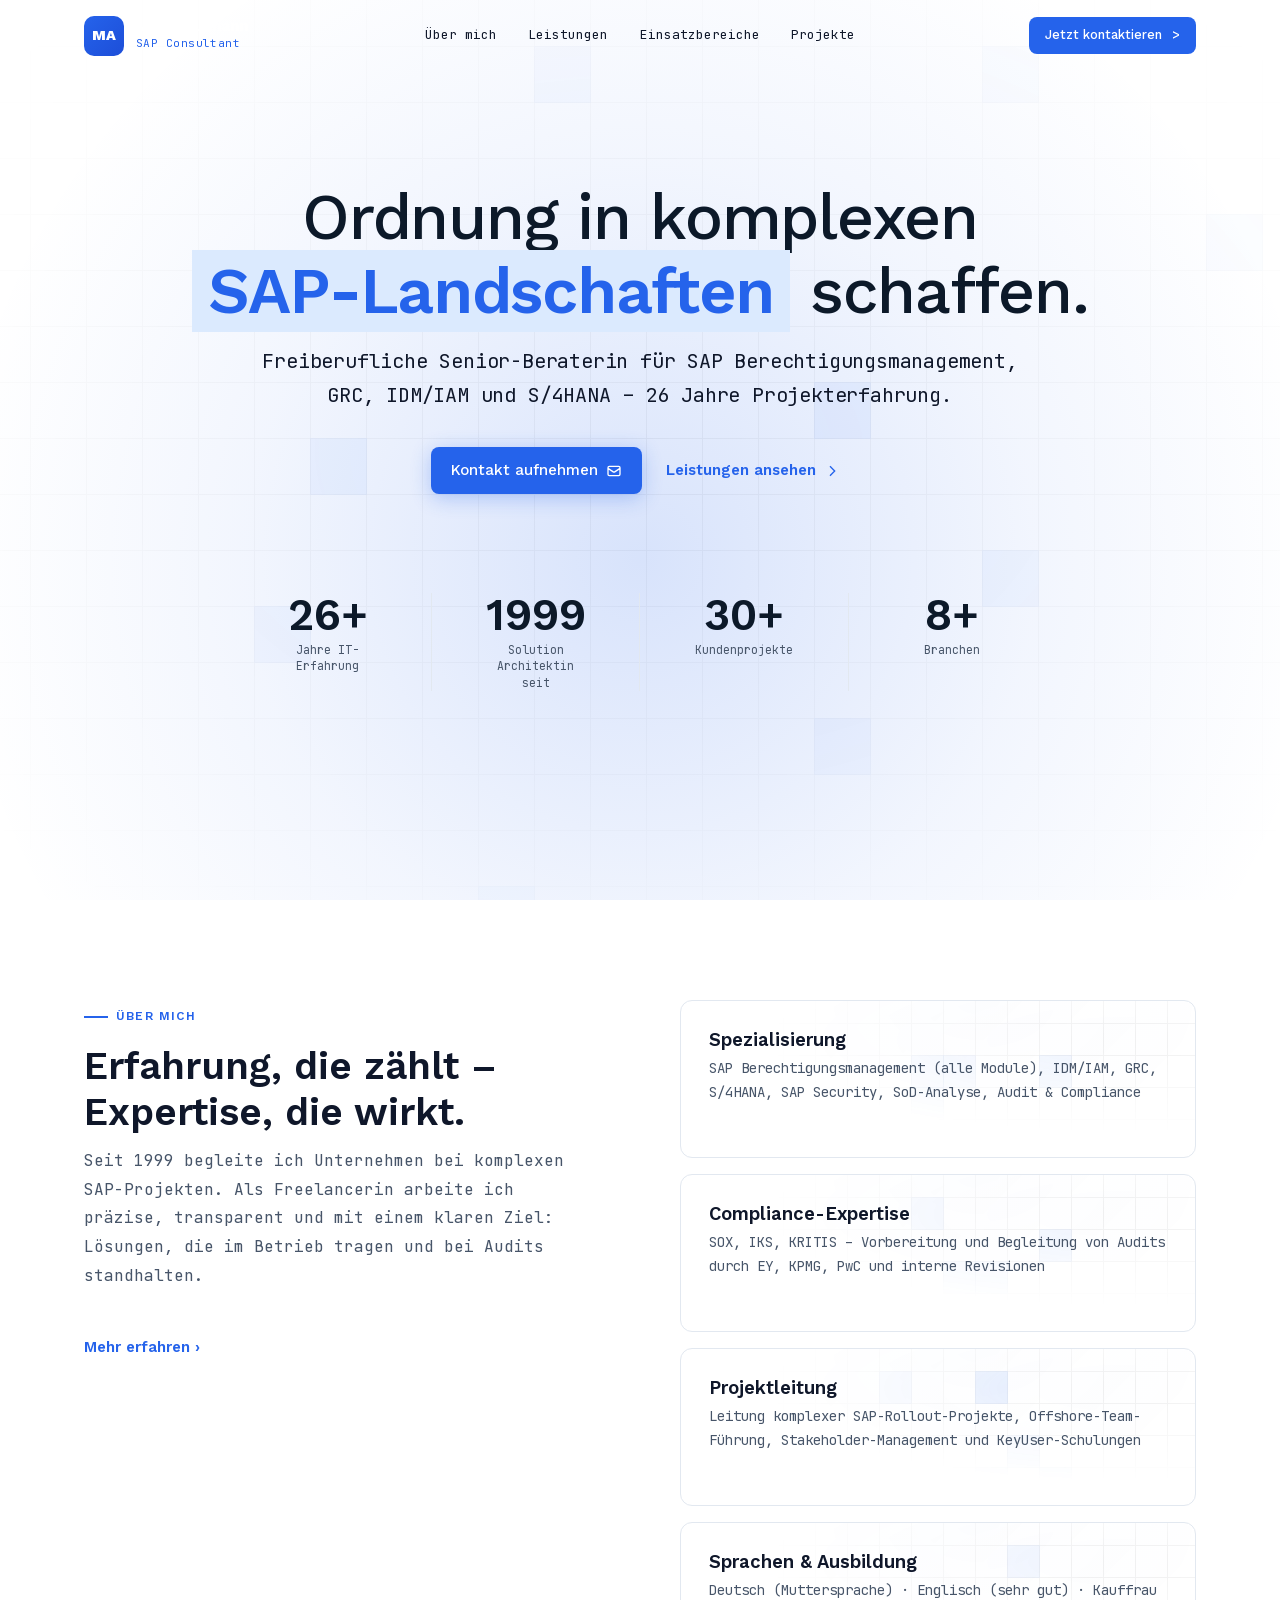
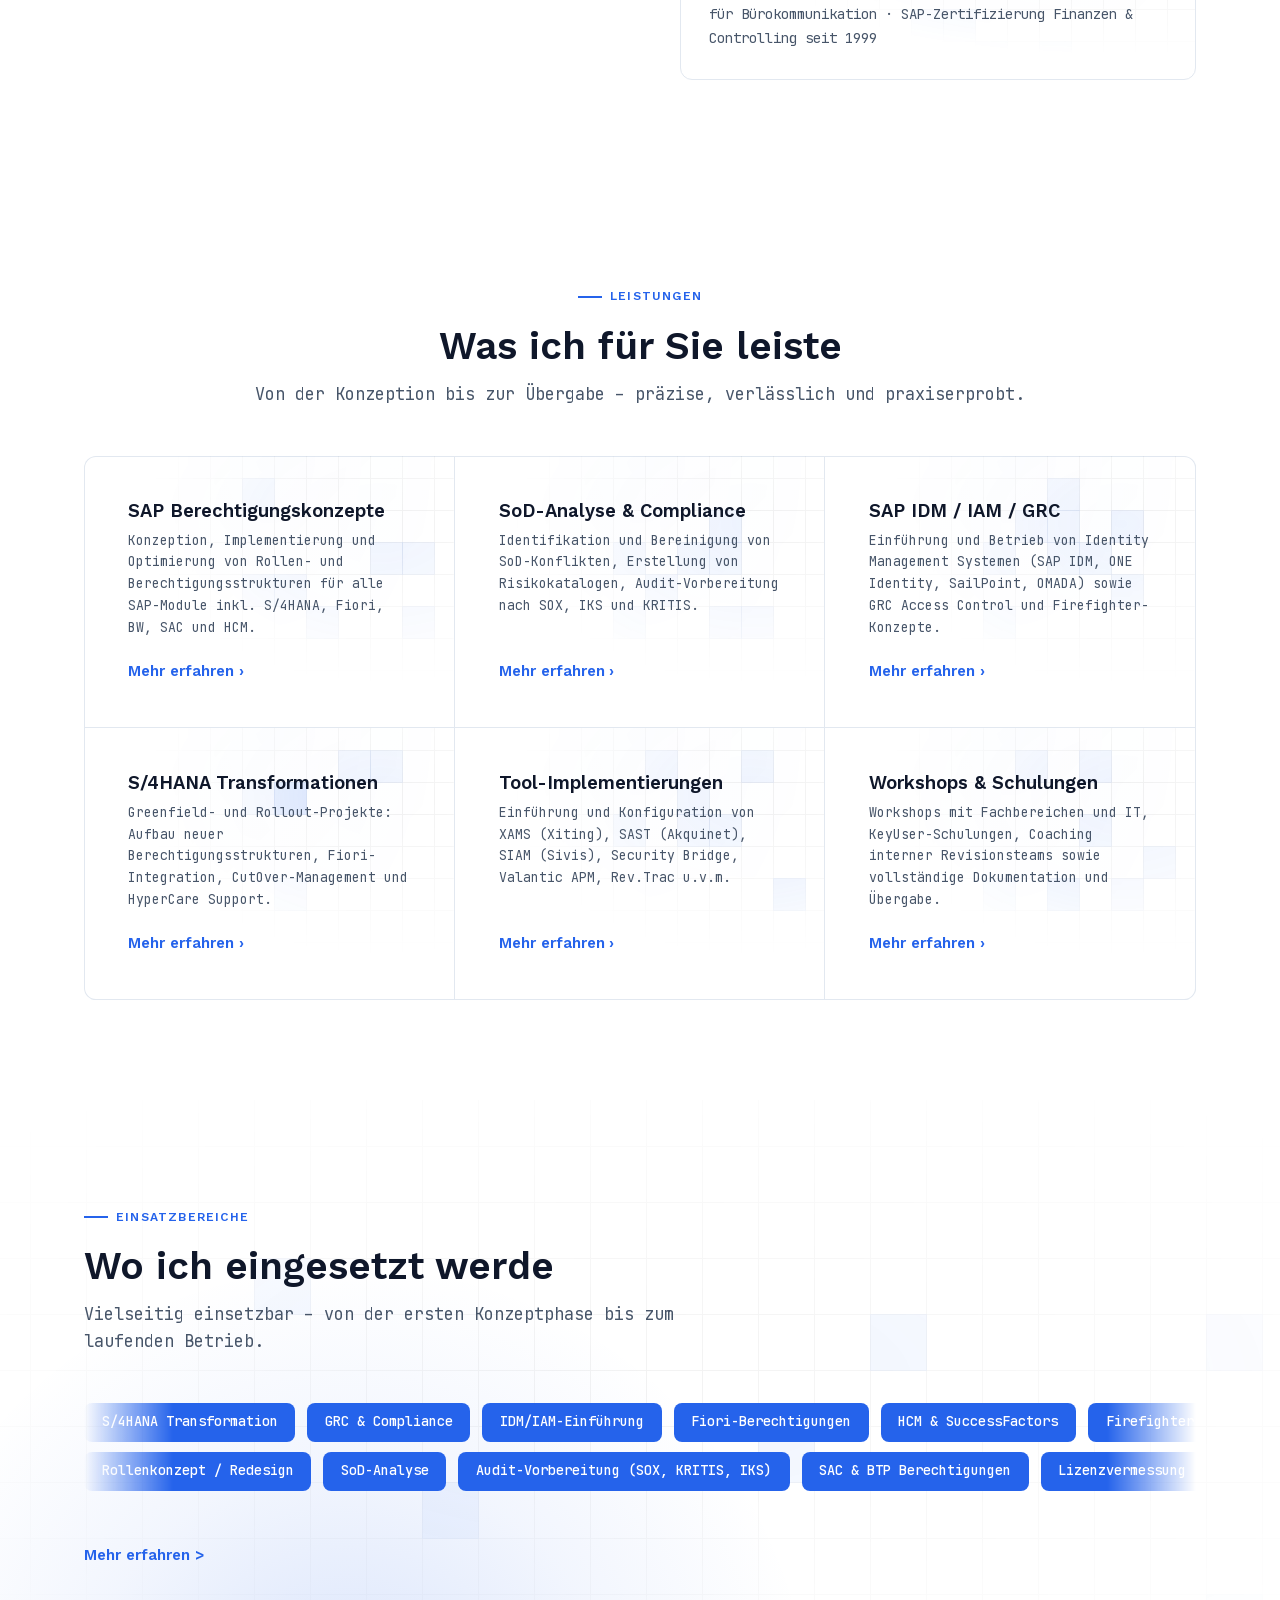
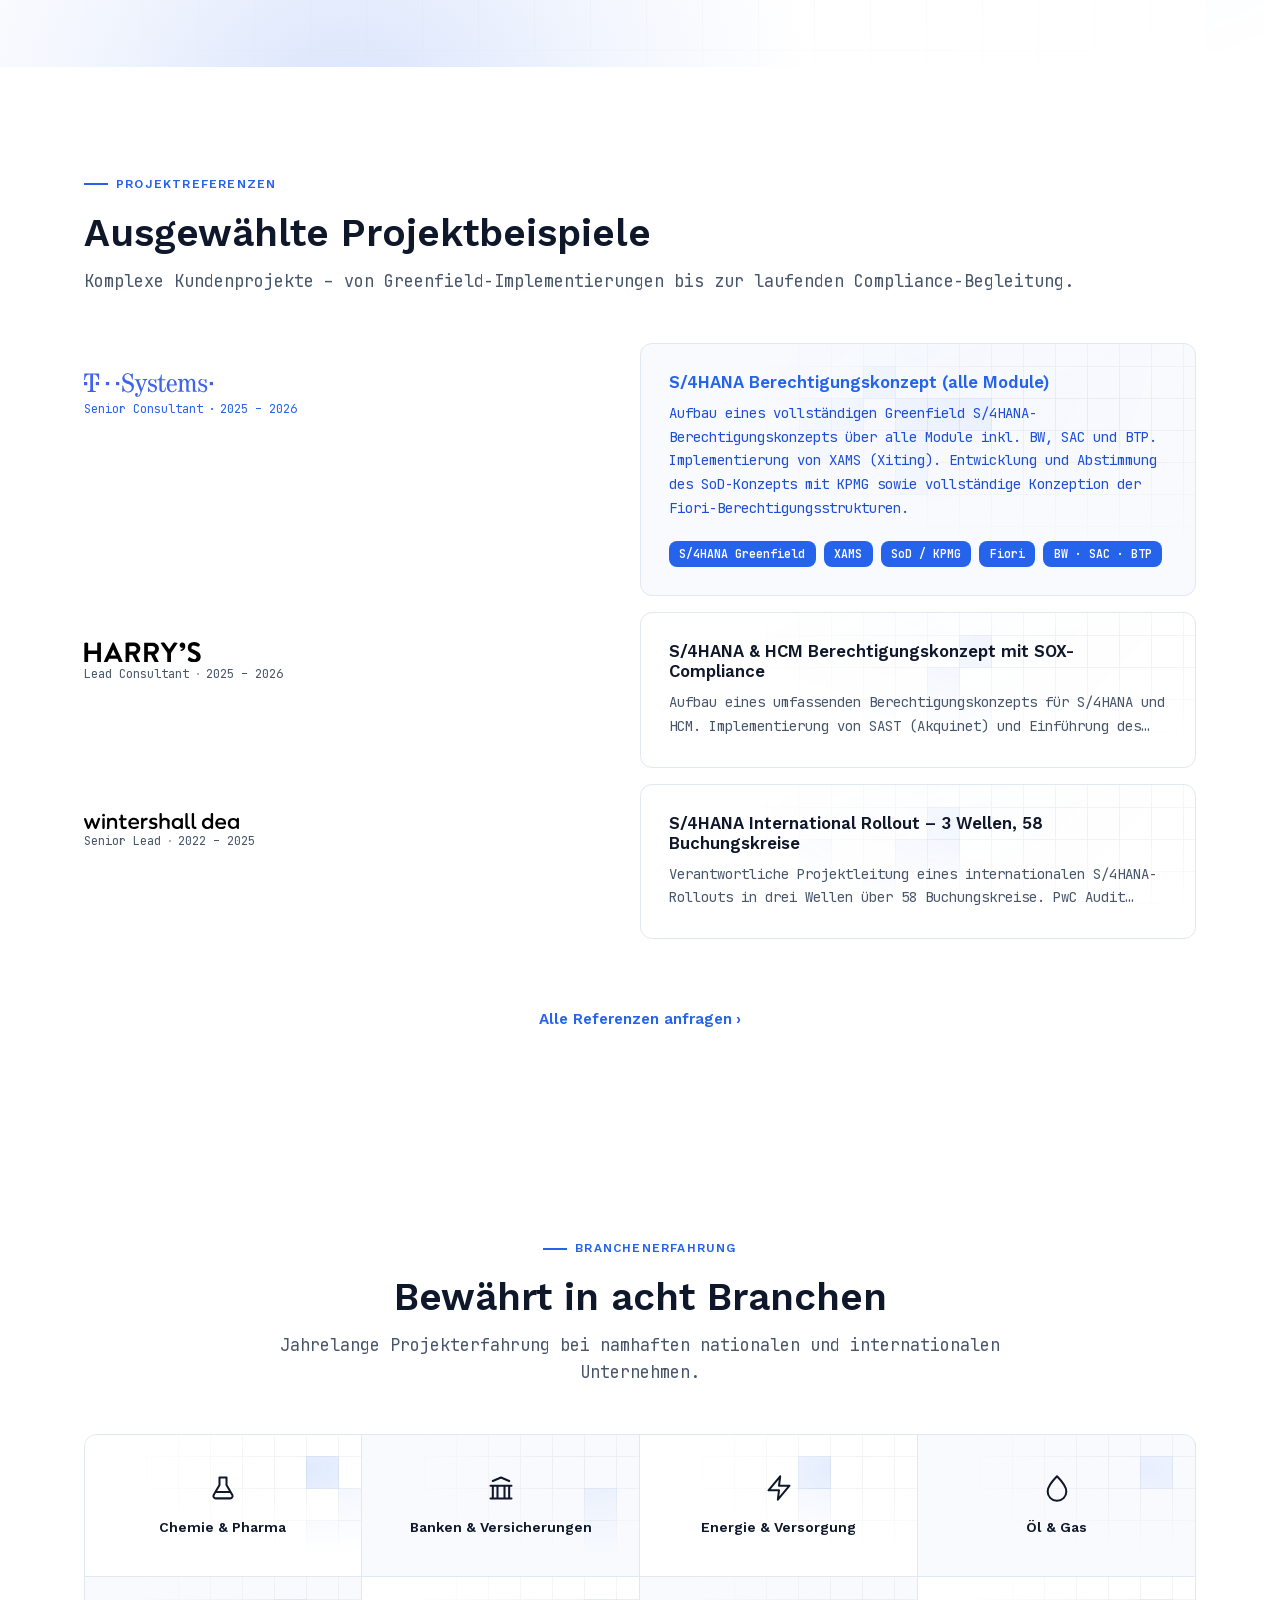
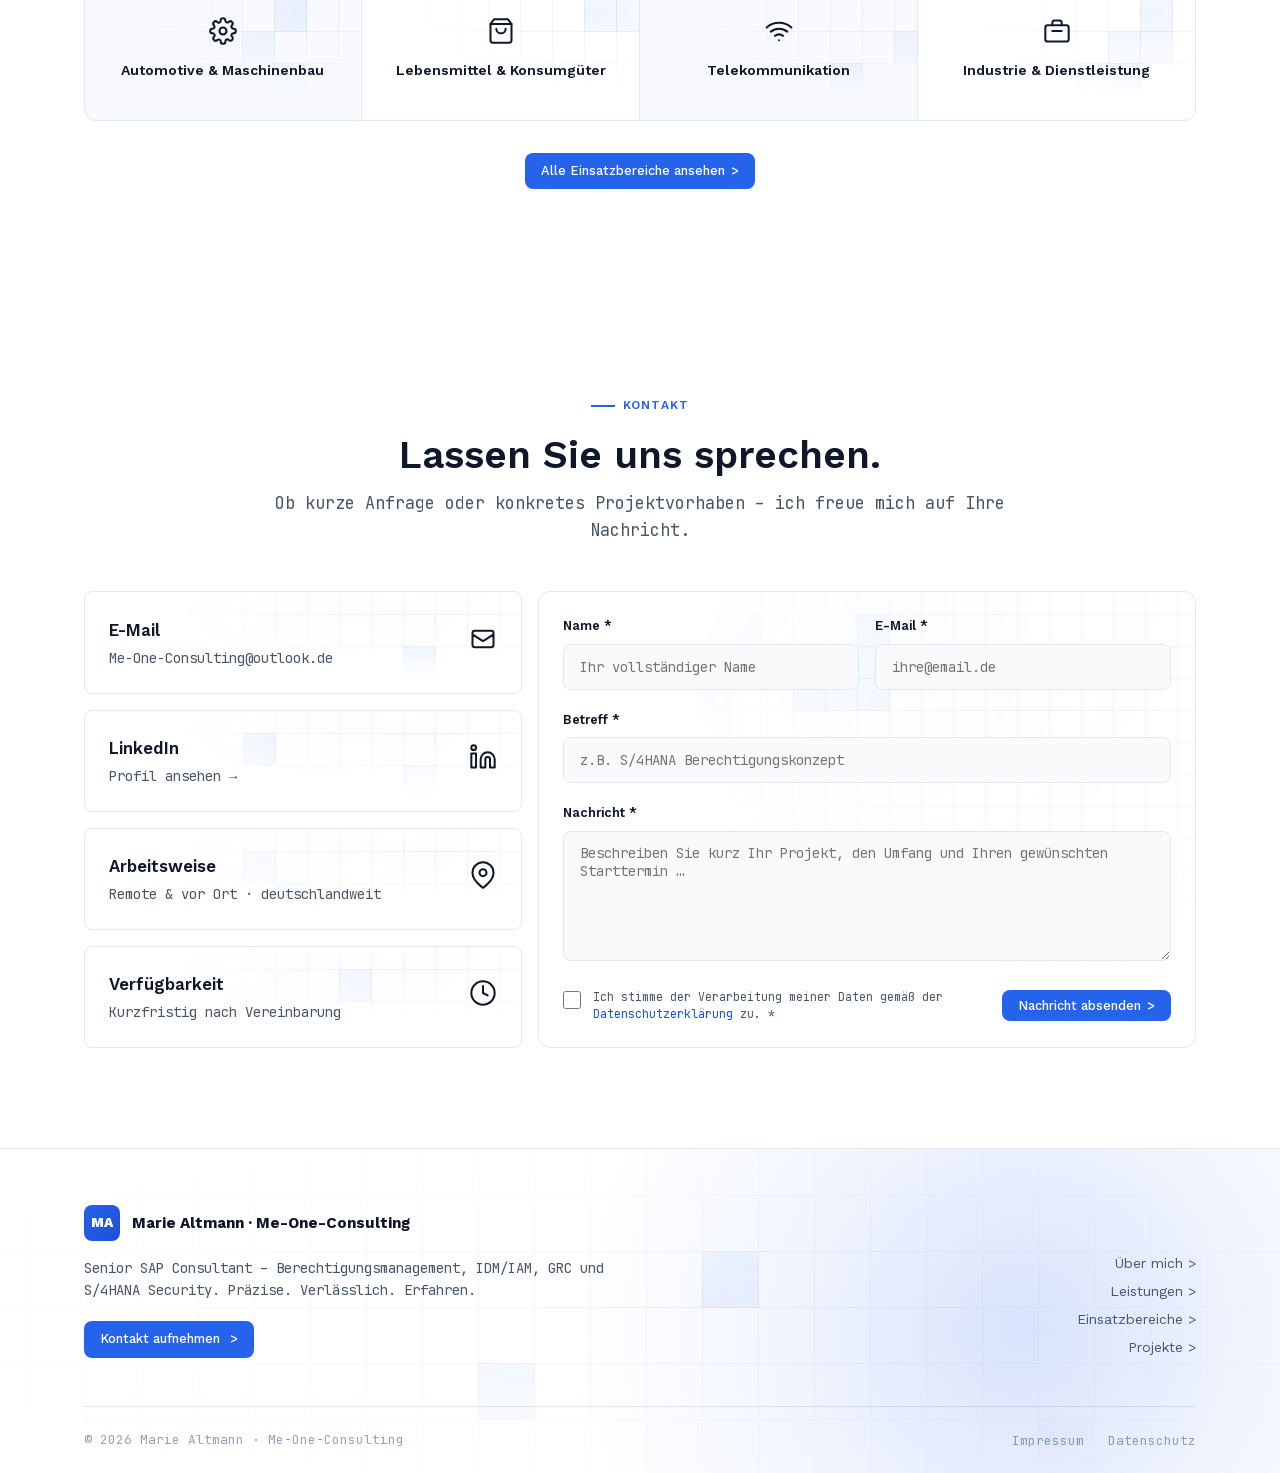
==== index.html @ 1265765e "new mobile" ====
<!DOCTYPE html>
<html lang="de">
<head>
  <meta charset="UTF-8" />
  <meta name="viewport" content="width=device-width, initial-scale=1.0" />
  <title>Freelance Solution Architektin – Berechtigungsmanagement, S/4HANA & GRC | Marie Altmann</title>
  <meta name="description" content="Sie suchen eine erfahrene SAP Solution Architektin für Berechtigungsmanagement, S/4HANA-Transformation oder GRC? Marie Altmann – 26 Jahre Erfahrung, kurzfristig verfügbar, remote & vor Ort." />
  <meta name="robots" content="index, follow" />
  <meta name="author" content="Marie Altmann" />
  <meta property="og:title" content="Freelance Solution Architektin – Berechtigungsmanagement, S/4HANA & GRC | Marie Altmann" />
  <meta property="og:description" content="Sie suchen eine erfahrene SAP Solution Architektin? Marie Altmann – 26 Jahre Erfahrung, spezialisiert auf Berechtigungsmanagement, S/4HANA, GRC und IDM/IAM. Kurzfristig verfügbar." />
  <meta property="og:type" content="website" />
  <meta property="og:locale" content="de_DE" />
  <meta property="og:image" content="assets/images/og-image.jpg" />
  <meta property="og:image:width" content="1200" />
  <meta property="og:image:height" content="630" />
  <meta name="twitter:card" content="summary_large_image" />
  <meta name="twitter:title" content="Freelance Solution Architektin – Berechtigungsmanagement, S/4HANA & GRC | Marie Altmann" />
  <meta name="twitter:description" content="Sie suchen eine erfahrene SAP Solution Architektin? Marie Altmann – 26 Jahre Erfahrung, spezialisiert auf Berechtigungsmanagement, S/4HANA, GRC und IDM/IAM. Kurzfristig verfügbar." />
  <meta name="twitter:image" content="assets/images/og-image.jpg" />
  
  
  <link rel="stylesheet" href="assets/fonts/fonts.css" />
  <link rel="stylesheet" href="assets/css/shared.css" />
  <style>
    /* Startseite: transparente Navbar über weißem Hero */
    nav#navbar {
      background: transparent;
      border-color: transparent;
      backdrop-filter: none;
    }
    nav#navbar .nav-links a { color: var(--text); }
    nav#navbar .nav-links a:hover { color: var(--blue); }
    nav#navbar.scrolled .nav-links a { color: var(--text); }
    nav#navbar.scrolled .nav-logo-name { color: var(--text); }

    /* Startseite: größere h1/h2 */
    h1 { font-size: clamp(2.4rem, 5vw, 4rem); }
    h2 { font-size: clamp(1.8rem, 3vw, 2.5rem); }
    section { padding: 100px 0; }
    .bg-alt { background: var(--white); }
    .bg-dark { background: var(--navy); }

    /* ─── HERO ─── */
    #hero {
      min-height: 100vh; padding-top: var(--nav-h);
      display: flex; align-items: center;
      background: var(--white);
      position: relative; overflow: hidden;
    }
    .hero-orb {
      position: absolute; bottom: -40%; left: 50%; transform: translateX(-50%);
      width: 1400px; height: 1400px; border-radius: 50%;
      background: radial-gradient(circle, rgba(37,99,235,.18) 0%, rgba(37,99,235,.06) 40%, transparent 70%);
      pointer-events: none;
    }
    .hero-grid {
      position: absolute; inset: 0; overflow: hidden;
      pointer-events: none;
      mask-image: radial-gradient(ellipse 70% 65% at 50% 50%, white 0%, transparent 100%);
      -webkit-mask-image: radial-gradient(ellipse 70% 65% at 50% 50%, white 0%, transparent 100%);
    }
    .hero-inner {
      position: relative; z-index: 1;
      max-width: 1100px; text-align: center;
      margin: 0 auto;
    }
    .hero-badge {
      display: inline-flex; align-items: center; gap: .5rem;
      background: rgba(37,99,235,.12); border: 1px solid rgba(37,99,235,.3);
      color: var(--blue); padding: .45rem 1rem;
      border-radius: 100px; font-size: .8rem; font-weight: 600;
      margin-bottom: 2rem;
    }
    .hero-badge-dot {
      width: 7px; height: 7px; border-radius: 50%;
      background: var(--blue);
      box-shadow: 0 0 0 3px rgba(37,99,235,.3);
      animation: pulse 2s infinite;
    }
    @keyframes pulse {
      0%, 100% { box-shadow: 0 0 0 3px rgba(37,99,235,.3); }
      50%       { box-shadow: 0 0 0 6px rgba(37,99,235,.1); }
    }
    /* hero-name / hero-highlight / hero-sub → jetzt in shared.css */
    .hero-actions { display: flex; gap: 1rem; flex-wrap: wrap; align-items: center; justify-content: center; margin-top: 2rem; }
    .btn-primary {
      display: inline-flex; align-items: center; gap: .5rem;
      padding: .7rem 1.25rem; background: var(--blue);
      color: var(--white); border-radius: var(--radius-sm);
      font-weight: 500; font-size: .95rem; text-decoration: none;
      transition: background .2s, transform .15s, box-shadow .2s;
    }
    .btn-primary:hover { background: var(--blue-dark); transform: none; box-shadow: none; }
    .btn-primary svg { transition: transform .2s ease; }
    .btn-primary:hover svg { transform: translateY(-2px) rotate(-8deg); }
    .btn-outline {
      display: inline-flex; align-items: center; gap: .5rem;
      padding: .875rem .5rem;
      border: none; background: none; color: var(--blue);
      font-weight: 600; font-size: .95rem;
      text-decoration: none;
      transition: color .2s;
    }
    .btn-outline svg { transition: transform .2s ease; color: var(--blue); }
    .btn-outline:hover svg { transform: translateX(5px); }

    .hero-stats {
      display: flex; justify-content: center; gap: 0;
      margin-top: 3.5rem; padding-top: 2.5rem;
      width: 65vw;
      margin-left: calc(50% - 32.5vw);
    }
    .hero-stat {
      flex: 1;
      display: flex; flex-direction: column; align-items: center; gap: .35rem;
      padding: 0 3rem;
      border-right: 1px solid var(--border);
    }
    .hero-stat:last-child { border-right: none; }
    .hero-stat-value {
      font-family: 'Work Sans', system-ui, sans-serif;
      font-size: 2.75rem; font-weight: 600; color: var(--navy); line-height: 1;
      transition: color .2s;
    }
    .hero-stat-label {
      font-family: 'JetBrains Mono', monospace;
      font-size: .72rem; color: var(--text-sec); text-align: center; line-height: 1.4;
      transition: color .2s;
    }
    .hero-stat:hover .hero-stat-value,
    .hero-stat:hover .hero-stat-label { color: var(--blue); }

    .hero-scroll {
      position: absolute; bottom: 2.5rem; left: 50%; transform: translateX(-50%);
      display: flex; flex-direction: column; align-items: center; gap: .5rem;
      color: var(--text-muted); font-size: .75rem;
    }
    .hero-scroll svg { opacity: .4; transition: transform .2s ease, opacity .2s; }
    .hero-scroll:hover svg { transform: translateY(5px); opacity: .7; }

    /* ─── ÜBER MICH ─── */
    .about-grid { display: grid; grid-template-columns: 1fr 1fr; gap: 5rem; align-items: start; }
    .about-stats { display: grid; grid-template-columns: 1fr 1fr; gap: 1.5rem; margin-top: 2.5rem; }
    .stat-card {
      background: var(--bg); border: 1px solid var(--border);
      border-radius: var(--radius-sm); padding: 1.25rem 1.5rem;
    }
    .stat-value { font-size: 2rem; font-weight: 800; color: var(--navy); line-height: 1; }
    .stat-label { font-size: .8rem; color: var(--text-sec); margin-top: .25rem; }

    .about-sdg-wrap {
      display: flex; flex-direction: column; gap: 1rem;
    }
    .about-sdg-wrap .sdg-card {
      border: 1px solid var(--border);
      border-radius: var(--radius);
      padding: 1.75rem;
    }
    .about-sdg-wrap .sdg-card .sdg-bg {
      mask-image: radial-gradient(ellipse 70% 60% at 78% 25%, white 0%, transparent 100%);
      -webkit-mask-image: radial-gradient(ellipse 70% 60% at 78% 25%, white 0%, transparent 100%);
      transform: translateX(40px);
    }
    .about-sdg-wrap .sdg-card h4 {
      font-family: 'Work Sans', system-ui, sans-serif;
      font-size: 1.15rem; font-weight: 600; color: var(--text); margin-bottom: .4rem;
      position: relative; z-index: 1; transition: color .2s;
    }
    .about-sdg-wrap .sdg-card:hover h4 { color: var(--blue); }
    .about-sdg-wrap .sdg-card p { font-size: .875rem; line-height: 1.7; }

    /* ─── LEISTUNGEN (dark grid cards) ─── */
    #leistungen { background: var(--white); }
    #leistungen .leistungen-header { text-align: center; }
    #leistungen .leistungen-header .section-label { justify-content: center; }
    #leistungen .leistungen-header .section-sub { margin-left: auto; margin-right: auto; max-width: 75%; }

    .sdg-wrap {
      box-shadow: inset 0 0 0 1px var(--border);
      border-radius: var(--radius); overflow: hidden;
    }
    .sdg { display: grid; grid-template-columns: repeat(3, 1fr); }
    .sdg-card {
      position: relative; padding: 2.75rem; overflow: hidden;
      border-right: 1px solid var(--border);
      border-bottom: 1px solid var(--border);
      transition: background .35s;
      display: flex; flex-direction: column;
    }
    .sdg-card:hover { background: rgba(37,99,235,.03); }
    .sdg-bg {
      pointer-events: none; position: absolute;
      inset: 0;
      mask-image: radial-gradient(ellipse 65% 60% at 80% 25%, white 0%, transparent 100%);
      -webkit-mask-image: radial-gradient(ellipse 65% 60% at 80% 25%, white 0%, transparent 100%);
    }
    .sdg-bg-inner {
      position: absolute; inset: 0;
      background: linear-gradient(135deg, rgba(37,99,235,.04), transparent);
      mask-image: radial-gradient(farthest-side at top, white, transparent);
      -webkit-mask-image: radial-gradient(farthest-side at top, white, transparent);
    }
    .sdg-icon {
      position: relative; z-index: 1;
      display: block; width: 22px; height: 22px;
      color: var(--blue); margin-bottom: 2.5rem;
      flex-shrink: 0;
    }
    .sdg-card h3 {
      position: relative; z-index: 1;
      font-size: 1.15rem; font-family: 'Work Sans', system-ui, sans-serif; font-weight: 600;
      color: var(--text); margin-bottom: .5rem;
      transition: color .2s;
    }
    .sdg-card p {
      position: relative; z-index: 1;
      font-size: .825rem; color: var(--text-sec); line-height: 1.65;
      transition: color .2s;
    }
    .sdg-body { position: relative; z-index: 1; }
    .sdg-card:hover h3 { color: var(--blue); }
    .sdg-card:hover p  { color: var(--blue-dark); }
    .sdg-more {
      display: inline-flex; align-items: center; gap: .3rem;
      font-size: .95rem; font-weight: 600; color: var(--blue);
      margin-top: auto; padding-top: 1.25rem; position: relative; z-index: 1; flex-shrink: 0; font-family: 'Work Sans', system-ui, sans-serif;
    }
    .sdg-arrow { display: inline-block; transition: transform .2s ease; }
    .sdg-card:hover .sdg-arrow,
    .sdg-more:hover .sdg-arrow { transform: translateX(5px); }

    /* ─── EINSATZBEREICHE ─── */
    .tags-container { position: relative; }
    .tags-row {
      overflow: hidden; position: relative; margin-bottom: .6rem;
      mask-image: linear-gradient(90deg, transparent 0%, black 8%, black 92%, transparent 100%);
      -webkit-mask-image: linear-gradient(90deg, transparent 0%, black 8%, black 92%, transparent 100%);
    }
    .tags-row:last-child { margin-bottom: 0; }
    .tags-track {
      display: flex; gap: .75rem; width: max-content;
      animation: scroll-tags 30s linear infinite;
    }
    .tags-track-reverse { animation-direction: reverse; }
    .tags-container:hover .tags-track { animation-play-state: paused; }
    @keyframes scroll-tags {
      0%   { transform: translateX(0); }
      100% { transform: translateX(-50%); }
    }
    .tag-pill {
      display: inline-flex; align-items: center;
      padding: .55rem 1.1rem;
      background: var(--blue); border: none;
      border-radius: var(--radius-sm); font-size: .85rem; font-weight: 500;
      color: var(--white); white-space: nowrap;
      transition: background .2s;
    }
    .tag-pill:hover { background: var(--blue-dark); }


    /* ─── BRANCHENERFAHRUNG ─── */
    #branchen { background: var(--white); }
    #branchen .leistungen-header { text-align: center; }
    #branchen .leistungen-header .section-label { justify-content: center; }
    #branchen .leistungen-header .section-sub { margin-left: auto; margin-right: auto; max-width: 75%; }

    .branchen-wrap {
      position: relative;
      border-radius: var(--radius); overflow: hidden;
    }
    .branchen-wrap::before {
      content: '';
      position: absolute; inset: 0;
      border: 1px solid var(--border);
      border-radius: inherit;
      pointer-events: none;
      z-index: 10;
    }
    .branchen-grid {
      display: grid; grid-template-columns: repeat(4, 1fr);
    }
    .branchen-card {
      position: relative; overflow: hidden;
      background: var(--white);
      padding: 2.5rem 1.75rem;
      display: flex; flex-direction: column; align-items: center; gap: 1rem;
      text-align: center;
      border-right: 1px solid var(--border);
      border-bottom: 1px solid var(--border);
    }
    .branchen-card { background: var(--white); }
    .branchen-card--tinted { background: #F8FAFE; }
    .branchen-icon {
      position: relative; z-index: 2;
      display: flex; align-items: center; justify-content: center;
      color: var(--text); flex-shrink: 0;
      transition: color .2s;
    }
    .branchen-icon svg { width: 28px; height: 28px; }
    .branchen-card:hover .branchen-icon { color: var(--blue); }
    .branchen-name {
      position: relative; z-index: 2;
      font-size: .875rem; font-weight: 600;
      color: var(--text); font-family: 'Work Sans', system-ui, sans-serif;
      transition: color .2s;
      line-height: 1.3;
    }
    .branchen-card:hover .branchen-name { color: var(--blue); }

    /* ─── PROJEKTREFERENZEN ─── */
    .timeline-list { display: flex; flex-direction: column; gap: 1rem; }
    .timeline-item {
      position: relative;
      display: grid; grid-template-columns: 1fr 50%;
      gap: 5rem; align-items: start;
    }
    .timeline-sentinel {
      position: absolute; top: -8rem; left: 0;
      height: 1px; width: 1px; opacity: 0; pointer-events: none;
    }
    .timeline-meta {
      position: sticky; top: 9rem;
      display: flex; flex-direction: row; align-items: flex-start; gap: .75rem;
      padding-top: 1.75rem;
    }
    .timeline-logo {
      width: 44px; height: 44px; border-radius: 10px;
      background: var(--navy); flex-shrink: 0;
      display: flex; align-items: center; justify-content: center;
      font-family: 'Work Sans', system-ui, sans-serif;
      font-weight: 700; font-size: .8rem; color: var(--white);
      transition: background .35s;
    }
    .timeline-item.active .timeline-logo { background: var(--blue); }
    .timeline-logo--img {
      background: transparent;
      border: none;
      padding: 0;
      width: auto; height: auto;
      align-self: flex-start;
    }
    .timeline-item.active .timeline-logo--img { background: transparent; }
    .timeline-logo--img img { height: 24px; width: auto; display: block; object-fit: contain; }
    .timeline-item.active .timeline-logo--img img { filter: brightness(0) saturate(100%) invert(27%) sepia(95%) saturate(1345%) hue-rotate(213deg) brightness(105%) contrast(92%); }
    .timeline-client-name { transition: color .35s; }
    .timeline-item.active .timeline-client-name { color: var(--blue); }
    .timeline-client-role { font-size: .75rem; color: var(--text-sec); transition: color .35s; }
    .timeline-item.active .timeline-client-role,
    .timeline-item.active .timeline-client-role::after,
    .timeline-item.active .timeline-client-period { color: var(--blue); }
    .timeline-meta-info {
      display: flex; flex-direction: column; gap: .2rem; padding-top: .1rem; align-items: flex-start;
    }
    .timeline-client-name {
      font-size: 1.15rem; font-weight: 600; line-height: 1.3;
      color: var(--text); font-family: 'Work Sans', system-ui, sans-serif;
    }
    .timeline-meta-sub { display: flex; align-items: center; gap: .3rem; flex-wrap: wrap; }
    .timeline-client-role { font-size: .75rem; color: var(--text-sec); }
    .timeline-client-role::after { content: '·'; color: var(--text-muted); margin-left: .3rem; }
    .timeline-client-period { font-size: .75rem; color: var(--text-sec); transition: color .35s; }
    .timeline-card {
      position: relative; overflow: hidden;
      border: 1px solid var(--border);
      border-radius: var(--radius); padding: 1.75rem;
      background: var(--white); transition: background .35s;
    }
    .timeline-item.active .timeline-card { background: #F8FAFE; }
    .project-badge {
      display: inline-block; margin-bottom: .75rem;
      padding: .25rem .75rem; border-radius: var(--radius-sm);
      background: var(--bg-alt); color: var(--text-sec);
      font-size: .7rem; font-weight: 600;
      position: relative; z-index: 1;
    }
    .timeline-card h3 {
      font-size: 1.05rem; color: var(--text); margin-bottom: .6rem;
      position: relative; z-index: 1; transition: color .35s;
    }
    .timeline-card:hover h3,
    .timeline-item.active .timeline-card h3 { color: var(--blue); }
    .timeline-desc {
      font-size: .875rem; line-height: 1.7; color: var(--text-sec);
      display: -webkit-box; -webkit-line-clamp: 2; -webkit-box-orient: vertical;
      overflow: hidden;
      position: relative; z-index: 1; transition: color .35s;
    }
    .timeline-item.active .timeline-desc {
      -webkit-line-clamp: unset; overflow: visible; color: var(--blue-dark);
    }
    .project-tags { display: flex; flex-wrap: wrap; gap: .5rem; }
    .project-tag {
      padding: .25rem .65rem; border-radius: var(--radius-sm);
      background: var(--blue); color: var(--white);
      font-size: .72rem; font-weight: 600;
    }
    .timeline-extra {
      display: grid; grid-template-rows: 0fr;
      opacity: 0; margin-top: 0;
      transition: grid-template-rows .45s ease, opacity .35s ease, margin-top .45s ease;
      position: relative; z-index: 1;
    }
    .timeline-item.active .timeline-extra {
      grid-template-rows: 1fr; opacity: 1; margin-top: 1.25rem;
    }
    .timeline-extra-inner { overflow: hidden; }


    @media (max-width: 1024px) {
      .about-grid { grid-template-columns: 1fr; gap: 3rem; }
      .sdg { grid-template-columns: repeat(2, 1fr); }
      .branchen-grid { grid-template-columns: repeat(2, 1fr); }
      .hero-stats { width: 90vw; margin-left: calc(50% - 45vw); }
      .hero-stat { padding: 0 1.5rem; }
    }
    @media (max-width: 768px) {
      .sdg { grid-template-columns: 1fr; }
      #hero { align-items: flex-start; padding-top: calc(var(--nav-h) + 5rem); }
      .hero-inner { text-align: left; }
      .hero-sub { margin-left: 0; margin-right: 0; }
      .hero-actions { justify-content: flex-start; flex-direction: column; align-items: stretch; }
      .hero-actions .btn-primary { width: 100%; justify-content: center; text-align: center; }
      .hero-actions .btn-outline { justify-content: center; text-align: center; }
      .timeline-item { grid-template-columns: 1fr; gap: 1rem; }
      .timeline-meta { position: static; flex-direction: row; align-items: center; flex-wrap: wrap; gap: .75rem; padding-top: 0; }
      .about-stats { grid-template-columns: 1fr 1fr; }
      .hero-stats {
        width: 100%; margin-left: 0;
        display: grid; grid-template-columns: 1fr 1fr;
        padding-top: 2rem; margin-top: 2.5rem;
        border-top: 1px solid var(--border);
      }
      .hero-stat {
        padding: 1.25rem 1rem;
        border-right: 1px solid var(--border);
        border-bottom: 1px solid var(--border);
      }
      .hero-stat:nth-child(2n) { border-right: none; }
      .hero-stat:nth-last-child(-n+2) { border-bottom: none; }
      .hero-stat-value { font-size: 2rem; }
      .tags-container { overflow: hidden; }
    }
    @media (max-width: 480px) {
      .branchen-grid { grid-template-columns: repeat(2, 1fr); }
      .about-stats { grid-template-columns: 1fr 1fr; }
      .hero-stat-value { font-size: 1.75rem; }
      .hero-stat { padding: 1rem .75rem; }
    }
  </style>
</head>
<body>

<!-- ─── HERO ─── -->
<section id="hero">
  <div class="hero-grid"></div>
  <div class="hero-orb"></div>
  <div class="container">
    <div class="hero-inner">
      <h1 class="hero-name">Ordnung in komplexen<br><span class="hero-highlight">SAP-Landschaften</span> schaffen.</h1>
      <p class="hero-sub">Freiberufliche Senior-Beraterin für SAP Berechtigungsmanagement, GRC, IDM/IAM und S/4HANA – 26 Jahre Projekterfahrung.</p>
      <div class="hero-actions">
        <a href="#kontakt" class="btn-primary">
          Kontakt aufnehmen
          <svg width="16" height="16" fill="none" viewBox="0 0 24 24" stroke="currentColor" stroke-width="2"><path d="M3 8l7.89 5.26a2 2 0 002.22 0L21 8M5 19h14a2 2 0 002-2V7a2 2 0 00-2-2H5a2 2 0 00-2 2v10a2 2 0 002 2z"/></svg>
        </a>
        <a href="#leistungen" class="btn-outline">
          Leistungen ansehen
          <svg width="16" height="16" fill="none" viewBox="0 0 24 24" stroke="currentColor" stroke-width="2"><path d="M9 5l7 7-7 7"/></svg>
        </a>
      </div>
      <div class="hero-stats">
        <div class="hero-stat">
          <span class="hero-stat-value" data-target="26" data-suffix="+" data-from="0">0+</span>
          <span class="hero-stat-label">Jahre IT-Erfahrung</span>
        </div>
        <div class="hero-stat">
          <span class="hero-stat-value" data-target="1999" data-suffix="" data-from="1990">1990</span>
          <span class="hero-stat-label">Solution Architektin seit</span>
        </div>
        <div class="hero-stat">
          <span class="hero-stat-value" data-target="30" data-suffix="+" data-from="0">0+</span>
          <span class="hero-stat-label">Kundenprojekte</span>
        </div>
        <div class="hero-stat">
          <span class="hero-stat-value" data-target="8" data-suffix="+" data-from="0">0+</span>
          <span class="hero-stat-label">Branchen</span>
        </div>
      </div>
    </div>
  </div>
</section>

<!-- ─── ÜBER MICH ─── -->
<section id="ueber-mich">
  <div class="container">
    <div class="about-grid">
      <div>
        <span class="section-label fade-in">Über mich</span>
        <h2 class="section-heading fade-in">Erfahrung, die zählt –<br />Expertise, die wirkt.</h2>
        <p class="fade-in" style="font-size:1rem; line-height:1.8; margin-bottom:1.5rem;">
          Seit 1999 begleite ich Unternehmen bei komplexen SAP-Projekten. Als Freelancerin arbeite ich präzise, transparent und mit einem klaren Ziel: Lösungen, die im Betrieb tragen und bei Audits standhalten.
        </p>
        <a href="ueber-mich.html" class="sdg-more fade-in" style="text-decoration:none;">
          Mehr erfahren <span class="sdg-arrow">›</span>
        </a>
      </div>
      <div>
        <div class="about-sdg-wrap">
          <div class="sdg-card fade-in fade-in-delay-1">
            <div class="sdg-bg"><div class="sdg-bg-inner"></div></div>
            <div class="sdg-body">
              <h4>Spezialisierung</h4>
              <p>SAP Berechtigungsmanagement (alle Module), IDM/IAM, GRC, S/4HANA, SAP Security, SoD-Analyse, Audit &amp; Compliance</p>
            </div>
          </div>
          <div class="sdg-card fade-in fade-in-delay-2">
            <div class="sdg-bg"><div class="sdg-bg-inner"></div></div>
            <div class="sdg-body">
              <h4>Compliance-Expertise</h4>
              <p>SOX, IKS, KRITIS – Vorbereitung und Begleitung von Audits durch EY, KPMG, PwC und interne Revisionen</p>
            </div>
          </div>
          <div class="sdg-card fade-in fade-in-delay-3">
            <div class="sdg-bg"><div class="sdg-bg-inner"></div></div>
            <div class="sdg-body">
              <h4>Projektleitung</h4>
              <p>Leitung komplexer SAP-Rollout-Projekte, Offshore-Team-Führung, Stakeholder-Management und KeyUser-Schulungen</p>
            </div>
          </div>
          <div class="sdg-card fade-in fade-in-delay-4">
            <div class="sdg-bg"><div class="sdg-bg-inner"></div></div>
            <div class="sdg-body">
              <h4>Sprachen &amp; Ausbildung</h4>
              <p>Deutsch (Muttersprache) · Englisch (sehr gut) · Kauffrau für Bürokommunikation · SAP-Zertifizierung Finanzen &amp; Controlling seit 1999</p>
            </div>
          </div>
        </div>
      </div>
    </div>
  </div>
</section>

<!-- ─── LEISTUNGEN ─── -->
<section id="leistungen">
  <div class="container">
    <div class="leistungen-header">
      <span class="section-label fade-in">Leistungen</span>
      <h2 class="section-heading fade-in">Was ich für Sie leiste</h2>
      <p class="section-sub fade-in">Von der Konzeption bis zur Übergabe – präzise, verlässlich und praxiserprobt.</p>
    </div>
    <div class="sdg-wrap fade-in">
      <div class="sdg">

        <div class="sdg-card">
          <div class="sdg-bg"><div class="sdg-bg-inner"></div></div>
          <div class="sdg-body">
            <h3>SAP Berechtigungskonzepte</h3>
            <p>Konzeption, Implementierung und Optimierung von Rollen- und Berechtigungsstrukturen für alle SAP-Module inkl. S/4HANA, Fiori, BW, SAC und HCM.</p>
          </div>
          <a href="leistungen.html#berechtigungskonzepte" class="sdg-more">Mehr erfahren <span class="sdg-arrow">›</span></a>
        </div>

        <div class="sdg-card">
          <div class="sdg-bg"><div class="sdg-bg-inner"></div></div>
          <div class="sdg-body">
            <h3>SoD-Analyse &amp; Compliance</h3>
            <p>Identifikation und Bereinigung von SoD-Konflikten, Erstellung von Risikokatalogen, Audit-Vorbereitung nach SOX, IKS und KRITIS.</p>
          </div>
          <a href="leistungen.html#sod-analyse" class="sdg-more">Mehr erfahren <span class="sdg-arrow">›</span></a>
        </div>

        <div class="sdg-card">
          <div class="sdg-bg"><div class="sdg-bg-inner"></div></div>
          <div class="sdg-body">
            <h3>SAP IDM / IAM / GRC</h3>
            <p>Einführung und Betrieb von Identity Management Systemen (SAP IDM, ONE Identity, SailPoint, OMADA) sowie GRC Access Control und Firefighter-Konzepte.</p>
          </div>
          <a href="leistungen.html#idm-iam-grc" class="sdg-more">Mehr erfahren <span class="sdg-arrow">›</span></a>
        </div>

        <div class="sdg-card">
          <div class="sdg-bg"><div class="sdg-bg-inner"></div></div>
          <div class="sdg-body">
            <h3>S/4HANA Transformationen</h3>
            <p>Greenfield- und Rollout-Projekte: Aufbau neuer Berechtigungsstrukturen, Fiori-Integration, CutOver-Management und HyperCare Support.</p>
          </div>
          <a href="leistungen.html#s4hana" class="sdg-more">Mehr erfahren <span class="sdg-arrow">›</span></a>
        </div>

        <div class="sdg-card">
          <div class="sdg-bg"><div class="sdg-bg-inner"></div></div>
          <div class="sdg-body">
            <h3>Tool-Implementierungen</h3>
            <p>Einführung und Konfiguration von XAMS (Xiting), SAST (Akquinet), SIAM (Sivis), Security Bridge, Valantic APM, Rev.Trac u.v.m.</p>
          </div>
          <a href="leistungen.html#tool-implementierungen" class="sdg-more">Mehr erfahren <span class="sdg-arrow">›</span></a>
        </div>

        <div class="sdg-card">
          <div class="sdg-bg"><div class="sdg-bg-inner"></div></div>
          <div class="sdg-body">
            <h3>Workshops &amp; Schulungen</h3>
            <p>Workshops mit Fachbereichen und IT, KeyUser-Schulungen, Coaching interner Revisionsteams sowie vollständige Dokumentation und Übergabe.</p>
          </div>
          <a href="leistungen.html#workshops" class="sdg-more">Mehr erfahren <span class="sdg-arrow">›</span></a>
        </div>

      </div>
    </div>
  </div>
</section>

<!-- ─── EINSATZBEREICHE ─── -->
<section id="einsatzbereiche" style="position:relative;overflow:hidden;">
  <div class="hero-grid"></div>
  <div class="hero-orb" style="left:-10%;transform:none;bottom:-95%;width:950px;height:950px;"></div>
  <div class="container">
    <span class="section-label fade-in">Einsatzbereiche</span>
    <h2 class="section-heading fade-in">Wo ich eingesetzt werde</h2>
    <p class="section-sub fade-in">Vielseitig einsetzbar – von der ersten Konzeptphase bis zum laufenden Betrieb.</p>
  </div>
  <div class="container">
    <div class="tags-container">
      <div class="tags-row">
        <div class="tags-track">
          <span class="tag-pill">S/4HANA Transformation</span>
          <span class="tag-pill">GRC &amp; Compliance</span>
          <span class="tag-pill">IDM/IAM-Einführung</span>
          <span class="tag-pill">Fiori-Berechtigungen</span>
          <span class="tag-pill">HCM &amp; SuccessFactors</span>
          <span class="tag-pill">Firefighter Access Management</span>
          <span class="tag-pill">Offshore-Team-Führung</span>
          <!-- duplicate -->
          <span class="tag-pill">S/4HANA Transformation</span>
          <span class="tag-pill">GRC &amp; Compliance</span>
          <span class="tag-pill">IDM/IAM-Einführung</span>
          <span class="tag-pill">Fiori-Berechtigungen</span>
          <span class="tag-pill">HCM &amp; SuccessFactors</span>
          <span class="tag-pill">Firefighter Access Management</span>
          <span class="tag-pill">Offshore-Team-Führung</span>
        </div>
      </div>
      <div class="tags-row">
        <div class="tags-track tags-track-reverse">
          <span class="tag-pill">Rollenkonzept / Redesign</span>
          <span class="tag-pill">SoD-Analyse</span>
          <span class="tag-pill">Audit-Vorbereitung (SOX, KRITIS, IKS)</span>
          <span class="tag-pill">SAC &amp; BTP Berechtigungen</span>
          <span class="tag-pill">Lizenzvermessung</span>
          <span class="tag-pill">Hypercare &amp; Stabilisierung</span>
          <span class="tag-pill">Datenschutz &amp; ILM</span>
          <!-- duplicate -->
          <span class="tag-pill">Rollenkonzept / Redesign</span>
          <span class="tag-pill">SoD-Analyse</span>
          <span class="tag-pill">Audit-Vorbereitung (SOX, KRITIS, IKS)</span>
          <span class="tag-pill">SAC &amp; BTP Berechtigungen</span>
          <span class="tag-pill">Lizenzvermessung</span>
          <span class="tag-pill">Hypercare &amp; Stabilisierung</span>
          <span class="tag-pill">Datenschutz &amp; ILM</span>
        </div>
      </div>
    </div>
  </div>
  <div class="container" style="margin-top:2rem;">
    <a href="einsatzbereiche.html" class="sdg-more fade-in">Mehr erfahren <span class="sdg-arrow">></span></a>
  </div>
</section>


<!-- ─── PROJEKTREFERENZEN ─── -->
<section id="referenzen" class="bg-alt">
  <div class="container">
    <span class="section-label fade-in">Projektreferenzen</span>
    <h2 class="section-heading fade-in">Ausgewählte Projektbeispiele</h2>
    <p class="section-sub fade-in" style="max-width:100%;">Komplexe Kundenprojekte – von Greenfield-Implementierungen bis zur laufenden Compliance-Begleitung.</p>
    <div class="timeline-list">

      <div class="timeline-item fade-in">
        <div class="timeline-sentinel"></div>
        <div class="timeline-meta">
          <div class="timeline-meta-info">
            <div class="timeline-logo timeline-logo--img"><img src="assets/icons/telekom.svg" alt="Telekom Systems" /></div>
            <div class="timeline-meta-sub">
              <span class="timeline-client-role">Senior Consultant</span>
              <span class="timeline-client-period">2025 – 2026</span>
            </div>
          </div>
        </div>
        <article class="timeline-card">
          <h3>S/4HANA Berechtigungskonzept (alle Module)</h3>
          <p class="timeline-desc">Aufbau eines vollständigen Greenfield S/4HANA-Berechtigungskonzepts über alle Module inkl. BW, SAC und BTP. Implementierung von XAMS (Xiting). Entwicklung und Abstimmung des SoD-Konzepts mit KPMG sowie vollständige Konzeption der Fiori-Berechtigungsstrukturen.</p>
          <div class="timeline-extra">
            <div class="timeline-extra-inner">
              <div class="project-tags">
                <span class="project-tag">S/4HANA Greenfield</span>
                <span class="project-tag">XAMS</span>
                <span class="project-tag">SoD / KPMG</span>
                <span class="project-tag">Fiori</span>
                <span class="project-tag">BW · SAC · BTP</span>
              </div>
            </div>
          </div>
        </article>
      </div>

      <div class="timeline-item fade-in">
        <div class="timeline-sentinel"></div>
        <div class="timeline-meta">
          <div class="timeline-meta-info">
            <div class="timeline-logo timeline-logo--img"><img src="assets/icons/harrys.svg" alt="Harry's" style="height:20px;" /></div>
            <div class="timeline-meta-sub">
              <span class="timeline-client-role">Lead Consultant</span>
              <span class="timeline-client-period">2025 – 2026</span>
            </div>
          </div>
        </div>
        <article class="timeline-card">
          <h3>S/4HANA &amp; HCM Berechtigungskonzept mit SOX-Compliance</h3>
          <p class="timeline-desc">Aufbau eines umfassenden Berechtigungskonzepts für S/4HANA und HCM. Implementierung von SAST (Akquinet) und Einführung des Firefighter-Access-Managements. SuccessFactors-Customizing sowie erfolgreiche Begleitung von EY- und KPMG-Audits mit SOX-Compliance-Nachweis.</p>
          <div class="timeline-extra">
            <div class="timeline-extra-inner">
              <div class="project-tags">
                <span class="project-tag">S/4HANA &amp; HCM</span>
                <span class="project-tag">SOX</span>
                <span class="project-tag">SAST</span>
                <span class="project-tag">Firefighter</span>
                <span class="project-tag">SuccessFactors</span>
              </div>
            </div>
          </div>
        </article>
      </div>

      <div class="timeline-item fade-in">
        <div class="timeline-sentinel"></div>
        <div class="timeline-meta">
          <div class="timeline-meta-info">
            <div class="timeline-logo timeline-logo--img"><img src="assets/icons/wintershell.svg" alt="Wintershall DEA" style="height:16px;" /></div>
            <div class="timeline-meta-sub">
              <span class="timeline-client-role">Senior Lead</span>
              <span class="timeline-client-period">2022 – 2025</span>
            </div>
          </div>
        </div>
        <article class="timeline-card">
          <h3>S/4HANA International Rollout – 3 Wellen, 58 Buchungskreise</h3>
          <p class="timeline-desc">Verantwortliche Projektleitung eines internationalen S/4HANA-Rollouts in drei Wellen über 58 Buchungskreise. PwC Audit Support, Einführung von ONE Identity IDM sowie vollständiges CutOver- und HyperCare-Management für einen reibungslosen Übergang in den Produktivbetrieb.</p>
          <div class="timeline-extra">
            <div class="timeline-extra-inner">
              <div class="project-tags">
                <span class="project-tag">S/4HANA Rollout</span>
                <span class="project-tag">ONE Identity IDM</span>
                <span class="project-tag">CutOver &amp; HyperCare</span>
              </div>
            </div>
          </div>
        </article>
      </div>

    </div>
    <div class="fade-in" style="text-align:center; margin-top:3rem;">
      <a href="#kontakt" class="sdg-more" style="text-decoration:none;">
        Alle Referenzen anfragen <span class="sdg-arrow">›</span>
      </a>
    </div>
  </div>
</section>

<!-- ─── BRANCHENERFAHRUNG ─── -->
<section id="branchen">
  <div class="container">
    <div class="leistungen-header">
      <span class="section-label fade-in">Branchenerfahrung</span>
      <h2 class="section-heading fade-in">Bewährt in acht Branchen</h2>
      <p class="section-sub fade-in">Jahrelange Projekterfahrung bei namhaften nationalen und internationalen Unternehmen.</p>
    </div>
    <div class="branchen-wrap">
      <div class="branchen-grid">

        <div class="branchen-card">
          <div class="branchen-icon">
            <svg width="22" height="22" fill="none" viewBox="0 0 24 24" stroke="currentColor" stroke-width="1.75" stroke-linecap="round" stroke-linejoin="round">
              <path d="M9 3h6M9 3v6.5L4 18a2 2 0 001.8 2.9h12.4A2 2 0 0020 18l-5-8.5V3"/>
              <path d="M6.5 15.5h11"/>
            </svg>
          </div>
          <span class="branchen-name">Chemie &amp; Pharma</span>
        </div>

        <div class="branchen-card branchen-card--tinted">
          <div class="branchen-icon">
            <svg width="22" height="22" fill="none" viewBox="0 0 24 24" stroke="currentColor" stroke-width="1.75" stroke-linecap="round" stroke-linejoin="round">
              <path d="M3 21h18M3 10h18M5 6l7-3 7 3M5 10v11M19 10v11M9 10v11M15 10v11"/>
            </svg>
          </div>
          <span class="branchen-name">Banken &amp; Versicherungen</span>
        </div>

        <div class="branchen-card">
          <div class="branchen-icon">
            <svg width="22" height="22" fill="none" viewBox="0 0 24 24" stroke="currentColor" stroke-width="1.75" stroke-linecap="round" stroke-linejoin="round">
              <path d="M13 2L3 14h9l-1 8 10-12h-9l1-8z"/>
            </svg>
          </div>
          <span class="branchen-name">Energie &amp; Versorgung</span>
        </div>

        <div class="branchen-card branchen-card--tinted">
          <div class="branchen-icon">
            <svg width="22" height="22" fill="none" viewBox="0 0 24 24" stroke="currentColor" stroke-width="1.75" stroke-linecap="round" stroke-linejoin="round">
              <path d="M12 2C6.5 7.5 4 12 4 15a8 8 0 0016 0c0-3-2.5-7.5-8-13z"/>
            </svg>
          </div>
          <span class="branchen-name">Öl &amp; Gas</span>
        </div>

        <div class="branchen-card branchen-card--tinted">
          <div class="branchen-icon">
            <svg width="22" height="22" fill="none" viewBox="0 0 24 24" stroke="currentColor" stroke-width="1.75" stroke-linecap="round" stroke-linejoin="round">
              <circle cx="12" cy="12" r="3"/>
              <path d="M19.4 15a1.65 1.65 0 00.33 1.82l.06.06a2 2 0 010 2.83 2 2 0 01-2.83 0l-.06-.06a1.65 1.65 0 00-1.82-.33 1.65 1.65 0 00-1 1.51V21a2 2 0 01-4 0v-.09A1.65 1.65 0 009 19.4a1.65 1.65 0 00-1.82.33l-.06.06a2 2 0 01-2.83-2.83l.06-.06A1.65 1.65 0 004.68 15a1.65 1.65 0 00-1.51-1H3a2 2 0 010-4h.09A1.65 1.65 0 004.6 9a1.65 1.65 0 00-.33-1.82l-.06-.06a2 2 0 012.83-2.83l.06.06A1.65 1.65 0 009 4.68a1.65 1.65 0 001-1.51V3a2 2 0 014 0v.09a1.65 1.65 0 001 1.51 1.65 1.65 0 001.82-.33l.06-.06a2 2 0 012.83 2.83l-.06.06A1.65 1.65 0 0019.4 9a1.65 1.65 0 001.51 1H21a2 2 0 010 4h-.09a1.65 1.65 0 00-1.51 1z"/>
            </svg>
          </div>
          <span class="branchen-name">Automotive &amp; Maschinenbau</span>
        </div>

        <div class="branchen-card">
          <div class="branchen-icon">
            <svg width="22" height="22" fill="none" viewBox="0 0 24 24" stroke="currentColor" stroke-width="1.75" stroke-linecap="round" stroke-linejoin="round">
              <path d="M6 2L3 6v14a2 2 0 002 2h14a2 2 0 002-2V6l-3-4z"/>
              <line x1="3" y1="6" x2="21" y2="6"/>
              <path d="M16 10a4 4 0 01-8 0"/>
            </svg>
          </div>
          <span class="branchen-name">Lebensmittel &amp; Konsumgüter</span>
        </div>

        <div class="branchen-card branchen-card--tinted">
          <div class="branchen-icon">
            <svg width="22" height="22" fill="none" viewBox="0 0 24 24" stroke="currentColor" stroke-width="1.75" stroke-linecap="round" stroke-linejoin="round">
              <path d="M5 12.55a11 11 0 0114.08 0"/>
              <path d="M1.42 9a16 16 0 0121.16 0"/>
              <path d="M8.53 16.11a6 6 0 016.95 0"/>
              <line x1="12" y1="20" x2="12.01" y2="20"/>
            </svg>
          </div>
          <span class="branchen-name">Telekommunikation</span>
        </div>

        <div class="branchen-card">
          <div class="branchen-icon">
            <svg width="22" height="22" fill="none" viewBox="0 0 24 24" stroke="currentColor" stroke-width="1.75" stroke-linecap="round" stroke-linejoin="round">
              <rect x="2" y="7" width="20" height="14" rx="2"/>
              <path d="M16 7V5a2 2 0 00-2-2h-4a2 2 0 00-2 2v2"/>
              <line x1="12" y1="12" x2="12" y2="12"/>
              <path d="M8 12h8"/>
            </svg>
          </div>
          <span class="branchen-name">Industrie &amp; Dienstleistung</span>
        </div>

      </div>
    </div>
    <div style="margin-top:2rem; text-align:center;">
      <a href="einsatzbereiche.html" class="nav-cta fade-in">Alle Einsatzbereiche ansehen <span class="sdg-arrow">></span></a>
    </div>
  </div>
</section>


<!-- ─── KONTAKT ─── -->
<section id="kontakt">
  <div class="container">
    <div class="kontakt-header">
      <span class="section-label fade-in">Kontakt</span>
      <h2 class="section-heading fade-in">Lassen Sie uns sprechen.</h2>
      <p class="section-sub fade-in">Ob kurze Anfrage oder konkretes Projektvorhaben – ich freue mich auf Ihre Nachricht.</p>
    </div>
    <div class="contact-grid">

      <div class="contact-info">
        <div class="contact-box-grid fade-in">
          <div class="contact-box">
            <div>
              <span class="contact-box-label">E-Mail</span>
              <a href="mailto:Me-One-Consulting@outlook.de" class="contact-box-value">Me-One-Consulting@outlook.de</a>
            </div>
            <div class="contact-box-icon">
              <svg width="28" height="28" fill="none" viewBox="0 0 24 24" stroke="currentColor" stroke-width="1.75" stroke-linecap="round" stroke-linejoin="round"><path d="M3 8l7.89 5.26a2 2 0 002.22 0L21 8M5 19h14a2 2 0 002-2V7a2 2 0 00-2-2H5a2 2 0 00-2 2v10a2 2 0 002 2z"/></svg>
            </div>
          </div>

          <div class="contact-box">
            <div>
              <span class="contact-box-label">LinkedIn</span>
              <a href="#" class="contact-box-value">Profil ansehen →</a>
            </div>
            <div class="contact-box-icon">
              <svg width="28" height="28" fill="none" viewBox="0 0 24 24" stroke="currentColor" stroke-width="1.75" stroke-linecap="round" stroke-linejoin="round"><path d="M16 8a6 6 0 016 6v7h-4v-7a2 2 0 00-2-2 2 2 0 00-2 2v7h-4v-7a6 6 0 016-6z"/><rect x="2" y="9" width="4" height="12"/><circle cx="4" cy="4" r="2"/></svg>
            </div>
          </div>

          <div class="contact-box">
            <div>
              <span class="contact-box-label">Arbeitsweise</span>
              <span class="contact-box-value">Remote &amp; vor Ort · deutschlandweit</span>
            </div>
            <div class="contact-box-icon">
              <svg width="28" height="28" fill="none" viewBox="0 0 24 24" stroke="currentColor" stroke-width="1.75" stroke-linecap="round" stroke-linejoin="round"><path d="M21 10c0 7-9 13-9 13s-9-6-9-13a9 9 0 0118 0z"/><circle cx="12" cy="10" r="3"/></svg>
            </div>
          </div>

          <div class="contact-box">
            <div>
              <span class="contact-box-label">Verfügbarkeit</span>
              <span class="contact-box-value">Kurzfristig nach Vereinbarung</span>
            </div>
            <div class="contact-box-icon">
              <svg width="28" height="28" fill="none" viewBox="0 0 24 24" stroke="currentColor" stroke-width="1.75" stroke-linecap="round" stroke-linejoin="round"><circle cx="12" cy="12" r="10"/><path d="M12 6v6l4 2"/></svg>
            </div>
          </div>
        </div>
      </div>

      <div class="fade-in fade-in-delay-1">
        <div class="contact-form" id="contact-form-wrap">
          <form id="contact-form" novalidate style="position:relative; z-index:1;">
            <div class="form-row">
              <div class="form-group">
                <label for="name">Name *</label>
                <input type="text" id="name" name="name" placeholder="Ihr vollständiger Name" required />
              </div>
              <div class="form-group">
                <label for="email">E-Mail *</label>
                <input type="email" id="email" name="email" placeholder="ihre@email.de" required />
              </div>
            </div>
            <div class="form-group">
              <label for="betreff">Betreff *</label>
              <input type="text" id="betreff" name="betreff" placeholder="z.B. S/4HANA Berechtigungskonzept" required />
            </div>
            <div class="form-group">
              <label for="message">Nachricht *</label>
              <textarea id="message" name="message" placeholder="Beschreiben Sie kurz Ihr Projekt, den Umfang und Ihren gewünschten Starttermin …" required></textarea>
            </div>
            <div style="display:flex; align-items:center; gap:1.5rem; justify-content:space-between;">
              <div class="form-checkbox" style="margin-bottom:0;">
                <input type="checkbox" id="datenschutz" name="datenschutz" required />
                <label for="datenschutz">
                  Ich stimme der Verarbeitung meiner Daten gemäß der <a href="datenschutz.html">Datenschutzerklärung</a> zu. *
                </label>
              </div>
              <button type="submit" class="btn-submit" style="width:auto; white-space:nowrap; flex-shrink:0; padding:.5rem 1rem; font-size:.8rem;">Nachricht absenden <span class="sdg-arrow">></span></button>
            </div>
          </form>
          <div class="form-success" id="form-success">
            <svg width="48" height="48" fill="none" viewBox="0 0 24 24" stroke="currentColor" stroke-width="1.5"><path stroke-linecap="round" stroke-linejoin="round" d="M9 12.75L11.25 15 15 9.75M21 12a9 9 0 11-18 0 9 9 0 0118 0z"/></svg>
            <h3>Vielen Dank für Ihre Anfrage!</h3>
            <p>Ich werde mich in der Regel innerhalb von 24 Stunden bei Ihnen melden.</p>
          </div>
        </div>
      </div>

    </div>
  </div>
</section>

<script src="assets/js/components.js"></script>
<script>
  // ── Count-up animation for hero stats
  (function () {
    var statEls = document.querySelectorAll('.hero-stat-value');
    var observer = new IntersectionObserver(function (entries) {
      entries.forEach(function (entry) {
        if (!entry.isIntersecting) return;
        var el = entry.target;
        var target = parseInt(el.dataset.target);
        var from   = parseInt(el.dataset.from) || 0;
        var suffix = el.dataset.suffix || '';
        var duration = 1400;
        var start = null;
        function step(ts) {
          if (!start) start = ts;
          var progress = Math.min((ts - start) / duration, 1);
          var eased = 1 - Math.pow(1 - progress, 3);
          el.textContent = Math.floor(from + eased * (target - from)) + suffix;
          if (progress < 1) requestAnimationFrame(step);
          else el.textContent = target + suffix;
        }
        requestAnimationFrame(step);
        observer.unobserve(el);
      });
    }, { threshold: 0.5 });
    statEls.forEach(function (el) { observer.observe(el); });
  })();

  // ── Equal height for all service cards
  (function () {
    var aboutCards = document.querySelectorAll('.about-sdg-wrap .sdg-card');
    var aboutMaxH = Math.max.apply(null, Array.from(aboutCards).map(function (c) { return c.offsetHeight; }));
    aboutCards.forEach(function (c) { c.style.minHeight = aboutMaxH + 'px'; });

    var cards = document.querySelectorAll('.sdg .sdg-card');
    var maxH = Math.max.apply(null, Array.from(cards).map(function (c) { return c.offsetHeight; }));
    cards.forEach(function (c) { c.style.minHeight = maxH + 'px'; });
  })();

  // ── Service card grid patterns
  (function () {
    const W = 32, H = 32;
    const OX = 30, OY = -10;

    function injectGridPattern(card, insertFn) {
      var pid = 'gp' + Math.random().toString(36).slice(2, 8);
      var count = Math.floor(Math.random() * 4) + 6;
      var squares = Array.from({ length: count }, function () {
        return [Math.floor(Math.random() * 6) + 4, Math.floor(Math.random() * 5) + 1];
      });
      var rects = squares.map(function (s) {
        return '<rect width="' + (W + 1) + '" height="' + (H + 1) + '" x="' + (s[0] * W) + '" y="' + (s[1] * H) + '" stroke-width="0"/>';
      }).join('');
      var svg = '<svg aria-hidden="true" style="position:absolute;inset:0;width:100%;height:100%;overflow:visible;mix-blend-mode:multiply;fill:rgba(37,99,235,.07);stroke:none">'
        + '<defs><pattern id="' + pid + '" width="' + W + '" height="' + H + '" patternUnits="userSpaceOnUse" x="' + OX + '" y="' + OY + '">'
        + '<path d="M.5 ' + H + 'V.5H' + W + '" fill="none" stroke="rgba(0,0,0,.06)" stroke-width="1"/>'
        + '</pattern></defs>'
        + '<rect width="100%" height="100%" fill="url(#' + pid + ')" stroke-width="0"/>'
        + '<svg x="' + OX + '" y="' + OY + '" overflow="visible">' + rects + '</svg>'
        + '</svg>';
      insertFn(svg);
    }

    document.querySelectorAll('.timeline-card').forEach(function (card) {
      var bg = document.createElement('div');
      bg.className = 'sdg-bg';
      var bgInner = document.createElement('div');
      bgInner.className = 'sdg-bg-inner';
      bg.appendChild(bgInner);
      card.insertBefore(bg, card.firstChild);
      injectGridPattern(card, function (svg) {
        bgInner.insertAdjacentHTML('afterend', svg);
      });
    });

    document.querySelectorAll('.branchen-card').forEach(function (card) {
      injectGridPattern(card, function (svg) {
        card.insertAdjacentHTML('afterbegin', svg);
        var el = card.firstElementChild;
        var mask = 'radial-gradient(ellipse 65% 60% at 80% 25%, white 0%, transparent 100%)';
        el.style.maskImage = mask;
        el.style.webkitMaskImage = mask;
      });
    });

    document.querySelectorAll('.sdg-card').forEach(function (card) {
      injectGridPattern(card, function (svg) {
        var inner = card.querySelector('.sdg-bg-inner');
        inner.insertAdjacentHTML('afterend', svg);
      });
    });
  })();

  // ── Timeline scroll effect
  (function () {
    var items = document.querySelectorAll('.timeline-item');
    if (!items.length) return;
    var sentinels = document.querySelectorAll('.timeline-sentinel');
    var activeIndex = 0;
    items[0].classList.add('active');

    function tick() {
      var centerY = window.innerHeight / 3;
      var bestIndex = 0;
      var bestDist = Infinity;
      sentinels.forEach(function (node, i) {
        var rect = node.getBoundingClientRect();
        var dist = Math.abs(rect.top - centerY);
        if (dist < bestDist) { bestDist = dist; bestIndex = i; }
      });
      if (bestIndex !== activeIndex) {
        items[activeIndex].classList.remove('active');
        activeIndex = bestIndex;
        items[activeIndex].classList.add('active');
      }
      requestAnimationFrame(tick);
    }
    requestAnimationFrame(tick);
  })();

  // ── Active nav link on scroll (only for same-page anchor links)
  const sections = document.querySelectorAll('section[id]');
  const anchorLinks = document.querySelectorAll('.nav-links a[href^="#"]');
  const onScroll = () => {
    let current = '';
    sections.forEach(sec => {
      if (window.scrollY >= sec.offsetTop - 120) current = sec.id;
    });
    anchorLinks.forEach(link => {
      link.style.color = link.getAttribute('href') === `#${current}` ? 'var(--blue)' : '';
    });
  };
  window.addEventListener('scroll', onScroll, { passive: true });
</script>
</body>
</html>
---- assets/fonts/fonts.css ----
/* ─── Work Sans (variable font, weights 300–800) ─── */
@font-face {
  font-family: 'Work Sans';
  font-style: normal;
  font-weight: 300 800;
  font-display: swap;
  src: url('work-sans/work-sans-latin-ext.woff2') format('woff2');
  unicode-range: U+0100-02BA, U+02BD-02C5, U+02C7-02CC, U+02CE-02D7, U+02DD-02FF,
                 U+0304, U+0308, U+0329, U+1D00-1DBF, U+1E00-1E9F, U+1EF2-1EFF,
                 U+2020, U+20A0-20AB, U+20AD-20C0, U+2113, U+2C60-2C7F, U+A720-A7FF;
}
@font-face {
  font-family: 'Work Sans';
  font-style: normal;
  font-weight: 300 800;
  font-display: swap;
  src: url('work-sans/work-sans-latin.woff2') format('woff2');
  unicode-range: U+0000-00FF, U+0131, U+0152-0153, U+02BB-02BC, U+02C6, U+02DA,
                 U+02DC, U+0304, U+0308, U+0329, U+2000-206F, U+20AC, U+2122,
                 U+2191, U+2193, U+2212, U+2215, U+FEFF, U+FFFD;
}

/* ─── JetBrains Mono (variable font, weights 400–700) ─── */
@font-face {
  font-family: 'JetBrains Mono';
  font-style: normal;
  font-weight: 400 700;
  font-display: swap;
  src: url('jetbrains-mono/jetbrains-mono-latin-ext.woff2') format('woff2');
  unicode-range: U+0100-02BA, U+02BD-02C5, U+02C7-02CC, U+02CE-02D7, U+02DD-02FF,
                 U+0304, U+0308, U+0329, U+1D00-1DBF, U+1E00-1E9F, U+1EF2-1EFF,
                 U+2020, U+20A0-20AB, U+20AD-20C0, U+2113, U+2C60-2C7F, U+A720-A7FF;
}
@font-face {
  font-family: 'JetBrains Mono';
  font-style: normal;
  font-weight: 400 700;
  font-display: swap;
  src: url('jetbrains-mono/jetbrains-mono-latin.woff2') format('woff2');
  unicode-range: U+0000-00FF, U+0131, U+0152-0153, U+02BB-02BC, U+02C6, U+02DA,
                 U+02DC, U+0304, U+0308, U+0329, U+2000-206F, U+20AC, U+2122,
                 U+2191, U+2193, U+2212, U+2215, U+FEFF, U+FFFD;
}
---- assets/css/shared.css ----
/* ═══════════════════════════════════════════════
   SHARED DESIGN SYSTEM – Marie Altmann Website
   ═══════════════════════════════════════════════ */

/* ─── RESET ─── */
*, *::before, *::after { box-sizing: border-box; margin: 0; padding: 0; }

/* ─── DESIGN TOKENS ─── */
:root {
  --navy:        #0C1929;
  --navy-mid:    #162340;
  --navy-light:  #1E3A5F;
  --blue:        #2563EB;
  --blue-dark:   #1D4ED8;
  --blue-light:  #DBEAFE;
  --white:       #FFFFFF;
  --bg:          #F8FAFC;
  --bg-alt:      #F1F5F9;
  --text:        #0F172A;
  --text-sec:    #475569;
  --text-muted:  #94A3B8;
  --border:      #E2E8F0;
  --shadow-sm:   0 1px 3px rgba(0,0,0,.08), 0 1px 2px rgba(0,0,0,.05);
  --shadow-md:   0 4px 16px rgba(0,0,0,.07), 0 1px 4px rgba(0,0,0,.05);
  --shadow-lg:   0 10px 40px rgba(0,0,0,.10), 0 2px 8px rgba(0,0,0,.05);
  --radius:      12px;
  --radius-sm:   8px;
  --nav-h:       72px;
}

/* ─── BASE ─── */
html {
  scroll-behavior: smooth;
  font-size: 16px;
  width: 100%;
  max-width: 100%;
  overflow-x: hidden;
}
body {
  font-family: 'JetBrains Mono', monospace;
  color: var(--text);
  background: var(--white);
  line-height: 1.6;
  -webkit-font-smoothing: antialiased;
  width: 100%;
  max-width: 100%;
  overflow-x: hidden;
}

/* ─── TYPOGRAPHY ─── */
h1, h2, h3, h4 {
  font-family: 'Work Sans', system-ui, sans-serif;
  font-weight: 600;
  line-height: 1.2;
}
h1 { font-size: clamp(2.4rem, 5vw, 3.5rem); }
h2 { font-size: clamp(1.75rem, 3vw, 2.4rem); }
h3 { font-size: 1.1rem; }
h4 { font-size: 1rem; }
p  { color: var(--text-sec); }

a { text-decoration: none; }

.section-label {
  display: inline-flex; align-items: center; gap: .5rem;
  font-family: 'Work Sans', system-ui, sans-serif;
  font-size: .75rem; font-weight: 600; letter-spacing: .1em;
  text-transform: uppercase; color: var(--blue);
  margin-bottom: 1rem;
}
.section-label::before {
  content: ''; display: block; width: 24px; height: 2px; background: var(--blue);
}
.section-heading { margin-bottom: .75rem; }
.section-sub { color: var(--text-sec); font-size: 1.05rem; max-width: 640px; margin-bottom: 3rem; }

/* ─── LAYOUT ─── */
.container { max-width: 1160px; margin: 0 auto; padding: 0 1.5rem; }
section { padding: 90px 0; background: var(--white); }
section.bg-tinted { background: var(--bg); }

/* ─── NAVIGATION ─── */
nav#navbar {
  position: fixed; top: 0; left: 0; right: 0; z-index: 100;
  height: var(--nav-h); display: flex; align-items: center;
  background: rgba(12,25,41,.85); backdrop-filter: blur(8px);
  border-bottom: 1px solid rgba(255,255,255,.06);
  transition: background .3s, box-shadow .3s, border-color .3s;
}
nav#navbar.scrolled {
  background: var(--white);
  box-shadow: 0 1px 0 var(--border);
  border-color: transparent;
}
.nav-inner {
  width: 100%; max-width: 1160px; margin: 0 auto; padding: 0 1.5rem;
  display: flex; align-items: center; justify-content: space-between;
  position: relative;
}
.nav-logo { display: flex; align-items: center; gap: .75rem; text-decoration: none; }
.nav-logo-mark {
  width: 40px; height: 40px; border-radius: 10px;
  background: linear-gradient(135deg, var(--blue), var(--blue-dark));
  display: flex; align-items: center; justify-content: center;
  font-family: 'Work Sans', system-ui, sans-serif;
  font-weight: 800; font-size: .9rem; color: var(--white); flex-shrink: 0;
}
.nav-logo-text { display: flex; flex-direction: column; }
.nav-logo-name {
  font-family: 'Work Sans', system-ui, sans-serif;
  font-weight: 700; font-size: .95rem; line-height: 1.1; color: var(--white);
}
.nav-logo-sub { font-size: .7rem; color: var(--blue); letter-spacing: .04em; }
nav#navbar.scrolled .nav-logo-name { color: var(--text); }

.nav-links {
  display: flex; align-items: center; gap: .25rem;
  list-style: none;
  position: absolute; left: 50%; transform: translateX(-50%);
}
.nav-links a {
  display: block; padding: .5rem .85rem;
  color: rgba(255,255,255,.8); text-decoration: none;
  font-family: 'JetBrains Mono', monospace;
  font-size: .8rem; font-weight: 400;
  border-radius: 6px;
  transition: color .2s, background .2s;
}
.nav-links a:hover { color: var(--white); }
.nav-links a.active { color: var(--blue) !important; }
nav#navbar.scrolled .nav-links a { color: var(--text); }
nav#navbar.scrolled .nav-links a:hover { color: var(--blue); }

.nav-cta {
  display: inline-flex; align-items: center; gap: .35rem;
  padding: .5rem 1rem;
  background: var(--blue); color: var(--white);
  border-radius: var(--radius-sm);
  font-family: 'Work Sans', system-ui, sans-serif;
  font-weight: 500; font-size: .8rem;
  text-decoration: none; transition: background .2s;
}
.nav-cta:hover { background: var(--blue-dark); }
.nav-cta:hover .sdg-arrow { transform: translateX(5px); }

.hamburger {
  display: none; flex-direction: column; gap: 5px; cursor: pointer;
  padding: .5rem; border: none; background: transparent;
}
.hamburger span {
  display: block; width: 24px; height: 2px;
  background: var(--white); border-radius: 2px;
  transition: transform .3s, opacity .3s;
}
.hamburger.open span:nth-child(1) { transform: translateY(7px) rotate(45deg); }
.hamburger.open span:nth-child(2) { opacity: 0; }
.hamburger.open span:nth-child(3) { transform: translateY(-7px) rotate(-45deg); }

.mobile-menu {
  display: none; position: fixed; top: var(--nav-h); left: 0; right: 0; z-index: 99;
  background: var(--navy); padding: 1.5rem;
  border-top: 1px solid rgba(255,255,255,.08);
  flex-direction: column; gap: .25rem;
}
.mobile-menu.open { display: flex; }
.mobile-menu a {
  display: block; padding: .85rem 1rem;
  color: rgba(255,255,255,.8); text-decoration: none; font-weight: 500;
  border-radius: var(--radius-sm);
  transition: background .2s, color .2s;
}
.mobile-menu a:hover { background: rgba(255,255,255,.07); color: var(--white); }
.mobile-menu .nav-cta { margin-top: .5rem; text-align: center; justify-content: center; }

/* ─── PAGE HERO (sub-pages) ─── */
.page-hero { padding-top: var(--nav-h); background: var(--navy); position: relative; overflow: hidden; }
.page-hero-grid {
  position: absolute; inset: 0;
  background-image: linear-gradient(rgba(37,99,235,.06) 1px, transparent 1px),
                    linear-gradient(90deg, rgba(37,99,235,.06) 1px, transparent 1px);
  background-size: 60px 60px;
}
.page-hero-glow {
  position: absolute; top: -30%; right: -5%; width: 600px; height: 600px;
  background: radial-gradient(circle, rgba(37,99,235,.1) 0%, transparent 65%);
  pointer-events: none;
}
.page-hero-inner { position: relative; z-index: 1; padding: 4rem 0 4.5rem; }
.page-hero h1 { font-size: clamp(2.4rem, 5vw, 3.5rem); font-weight: 800; color: #fff; letter-spacing: -.02em; margin-bottom: .75rem; }
.page-hero h1 em { font-style: normal; color: var(--blue); }
.page-hero p { font-size: 1.1rem; color: rgba(255,255,255,.65); max-width: 640px; }

.breadcrumb { display: flex; align-items: center; gap: .5rem; margin-bottom: 1.5rem; font-size: .8rem; }
.breadcrumb a { color: rgba(255,255,255,.45); text-decoration: none; transition: color .2s; }
.breadcrumb a:hover { color: var(--blue); }
.breadcrumb span { color: rgba(255,255,255,.25); }
.breadcrumb-current { color: rgba(255,255,255,.7); font-weight: 500; }

/* ─── BUTTONS ─── */
.btn-primary {
  display: inline-flex; align-items: center; gap: .5rem;
  padding: .875rem 1.5rem;
  background: var(--blue); color: var(--white);
  border-radius: var(--radius-sm);
  font-family: 'Work Sans', system-ui, sans-serif;
  font-weight: 500; font-size: .95rem;
  text-decoration: none;
  transition: background .2s, transform .15s, box-shadow .2s;
  box-shadow: 0 4px 20px rgba(37,99,235,.3);
}
.btn-primary:hover { background: var(--blue-dark); transform: translateY(-2px); }

.btn-outline {
  display: inline-flex; align-items: center; gap: .5rem;
  padding: .875rem 1.5rem;
  border: 1.5px solid rgba(37,99,235,.4); color: var(--blue);
  border-radius: var(--radius-sm);
  font-family: 'Work Sans', system-ui, sans-serif;
  font-weight: 600; font-size: .95rem;
  text-decoration: none;
  transition: border-color .2s, background .2s, color .2s;
}
.btn-outline:hover { border-color: var(--blue); background: rgba(37,99,235,.05); }

.sdg-more {
  display: inline-flex; align-items: center; gap: .3rem;
  font-family: 'Work Sans', system-ui, sans-serif;
  font-size: .95rem; font-weight: 600; color: var(--blue);
  text-decoration: none;
}
.sdg-arrow { display: inline-block; transition: transform .2s ease; }
.sdg-more:hover .sdg-arrow { transform: translateX(5px); }

/* ─── HERO TYPOGRAFIE (geteilt zwischen Startseite und Unterseiten) ─── */
.hero-name {
  font-family: 'Work Sans', system-ui, sans-serif;
  font-size: clamp(2.5rem, 5vw, 4rem);
  font-weight: 500;
  color: var(--navy);
  letter-spacing: -.02em;
  margin-bottom: 1rem;
  line-height: 1.15;
}
.hero-highlight {
  color: var(--blue);
  background: var(--blue-light);
  padding: .05em .25em;
  font-family: 'Work Sans', system-ui, sans-serif;
  font-weight: 600;
}
.hero-sub {
  font-family: 'JetBrains Mono', monospace;
  font-size: clamp(1rem, 1.75vw, 1.25rem);
  font-weight: 400;
  color: var(--text);
  letter-spacing: -.01em;
  max-width: 800px;
  margin-left: auto;
  margin-right: auto;
  line-height: 1.7;
}

/* ─── BADGE / TAG STYLES ─── */
.badge {
  display: inline-block; padding: .25rem .75rem;
  border-radius: var(--radius-sm);
  background: var(--bg-alt); color: var(--text-sec);
  font-size: .72rem; font-weight: 600;
}
.tag {
  padding: .25rem .65rem; border-radius: var(--radius-sm);
  background: var(--blue); color: var(--white);
  font-size: .72rem; font-weight: 600;
}
.tag-light {
  padding: .2rem .65rem; border-radius: 100px;
  background: var(--blue-light); color: var(--blue-dark);
  font-size: .72rem; font-weight: 600;
}

/* ─── ICON CONTAINER ─── */
.icon-box {
  width: 48px; height: 48px; border-radius: 12px;
  background: var(--blue-light); color: var(--blue-dark);
  display: flex; align-items: center; justify-content: center;
  flex-shrink: 0;
}
.icon-box-sm {
  width: 40px; height: 40px; border-radius: 10px;
  background: var(--blue-light); color: var(--blue-dark);
  display: flex; align-items: center; justify-content: center;
  flex-shrink: 0;
}

/* ─── CARD BASE PATTERN ─── */
.card {
  background: var(--white); border: 1px solid var(--border);
  border-radius: var(--radius); padding: 2rem;
  position: relative; overflow: hidden;
  transition: box-shadow .25s, transform .2s, border-color .25s;
}
.card::before {
  content: ''; position: absolute; top: 0; left: 0; right: 0; height: 3px;
  background: linear-gradient(90deg, var(--blue), var(--blue-dark));
  transform: scaleX(0); transform-origin: left; transition: transform .3s;
}
.card:hover {
  box-shadow: var(--shadow-lg); transform: translateY(-3px); border-color: rgba(37,99,235,.25);
}
.card:hover::before { transform: scaleX(1); }

/* ─── CONTACT SECTION ─── */
#kontakt { background: var(--white); }
#kontakt .kontakt-header { text-align: center; margin-bottom: 3rem; }
#kontakt .kontakt-header .section-label { justify-content: center; }
#kontakt .kontakt-header .section-sub { margin: 0 auto; max-width: 75%; }

.contact-grid { display: grid; grid-template-columns: 2fr 3fr; gap: 1rem; align-items: stretch; }
.contact-info { display: flex; flex-direction: column; }
.contact-grid > div { display: flex; flex-direction: column; }

.contact-box-grid { display: flex; flex-direction: column; gap: 1rem; flex: 1; }
.contact-box {
  position: relative; overflow: hidden;
  background: var(--white); border: 1px solid var(--border);
  border-radius: var(--radius-sm); padding: 1.5rem;
  display: flex; justify-content: space-between; align-items: center; gap: 1rem;
  flex: 1; transition: background .2s, border-color .2s;
}
.contact-box:hover { background: #F8FAFE; border-color: rgba(37,99,235,.2); }
.contact-box > div:first-child { min-width: 0; }
.contact-box-label {
  display: block; font-size: 1.05rem; color: var(--text);
  margin-bottom: .3rem;
  font-family: 'Work Sans', system-ui, sans-serif; font-weight: 600;
  position: relative; z-index: 1; transition: color .2s;
}
.contact-box-value {
  font-size: .875rem; font-weight: 400; color: var(--text-sec);
  font-family: 'JetBrains Mono', monospace;
  text-decoration: none; display: block; line-height: 1.4;
  position: relative; z-index: 1; transition: color .2s;
  overflow-wrap: anywhere;
}
.contact-box:hover .contact-box-label { color: var(--blue); }
.contact-box:hover .contact-box-value { color: var(--blue-dark); }
.contact-box:hover .contact-box-icon { color: var(--blue); }
a.contact-box-value:hover { color: var(--blue); }
.contact-box-icon { color: var(--text); flex-shrink: 0; position: relative; z-index: 1; transition: color .2s; align-self: center; }

.contact-form {
  background: var(--white); border-radius: var(--radius);
  padding: 1.5rem; border: 1px solid var(--border);
  position: relative; overflow: hidden; flex: 1;
  transition: background .2s, border-color .2s;
}
.contact-form:hover { background: #F8FAFE; border-color: rgba(37,99,235,.2); }
.contact-form:hover .form-group label { color: var(--blue); }
.contact-form:focus-within .form-group label { color: var(--text); }

/* ─── FORMS ─── */
.form-row { display: grid; grid-template-columns: 1fr 1fr; gap: 1rem; }
.form-group { margin-bottom: 1.25rem; }
.form-group label {
  display: block; font-size: .8rem; font-weight: 600;
  color: var(--text); margin-bottom: .45rem;
  font-family: 'Work Sans', system-ui, sans-serif;
  transition: color .2s;
}
.form-group input,
.form-group select,
.form-group textarea {
  width: 100%; padding: .8rem 1rem;
  border: 1.5px solid var(--border); border-radius: var(--radius-sm);
  font-family: 'JetBrains Mono', monospace; font-size: .875rem; color: var(--text);
  background: var(--bg); transition: border-color .2s, box-shadow .2s;
  outline: none;
}
.form-group input:focus,
.form-group select:focus,
.form-group textarea:focus { border-color: var(--blue); box-shadow: 0 0 0 3px rgba(37,99,235,.08); }
.form-group textarea { resize: vertical; min-height: 130px; }

.form-checkbox { display: flex; align-items: flex-start; gap: .75rem; margin-bottom: 1.5rem; }
.form-checkbox input[type="checkbox"] {
  width: 18px; height: 18px; flex-shrink: 0; margin-top: .15rem;
  accent-color: var(--blue); cursor: pointer;
}
.form-checkbox label { font-size: .72rem; color: var(--text-sec); line-height: 1.5; cursor: pointer; }
.form-checkbox a { color: var(--blue-dark); }

.btn-submit {
  width: 100%; padding: 1rem;
  background: var(--blue); color: var(--white);
  border: none; border-radius: var(--radius-sm);
  font-family: 'Work Sans', system-ui, sans-serif; font-size: .95rem; font-weight: 500;
  cursor: pointer; transition: background .2s;
  display: inline-flex; align-items: center; justify-content: center; gap: .4rem;
}
.btn-submit:hover { background: var(--blue-dark); }
.btn-submit:hover .sdg-arrow { transform: translateX(5px); }

.form-success { display: none; text-align: center; padding: 2rem 1rem; }
.form-success svg { color: var(--blue); margin-bottom: 1rem; }
.form-success h3 { color: var(--text); margin-bottom: .5rem; }
.form-success p  { color: var(--text-sec); font-size: .9rem; }

/* ─── SDG BACKGROUND PATTERNS ─── */
.sdg-bg {
  pointer-events: none; position: absolute; inset: 0;
  mask-image: radial-gradient(ellipse 65% 60% at 80% 25%, white 0%, transparent 100%);
  -webkit-mask-image: radial-gradient(ellipse 65% 60% at 80% 25%, white 0%, transparent 100%);
}
.sdg-bg-inner {
  position: absolute; inset: 0;
  background: linear-gradient(135deg, rgba(37,99,235,.04), transparent);
  mask-image: radial-gradient(farthest-side at top, white, transparent);
  -webkit-mask-image: radial-gradient(farthest-side at top, white, transparent);
}

/* ─── DECORATIVE ELEMENTS ─── */
.hero-orb {
  position: absolute; bottom: -40%; left: 50%; transform: translateX(-50%);
  width: 1400px; height: 1400px; border-radius: 50%;
  background: radial-gradient(circle, rgba(37,99,235,.18) 0%, rgba(37,99,235,.06) 40%, transparent 70%);
  pointer-events: none;
}
.hero-grid {
  position: absolute; inset: 0; overflow: hidden;
  pointer-events: none;
  mask-image: radial-gradient(ellipse 70% 65% at 50% 50%, white 0%, transparent 100%);
  -webkit-mask-image: radial-gradient(ellipse 70% 65% at 50% 50%, white 0%, transparent 100%);
}

/* ─── FOOTER ─── */
footer {
  background: var(--white); border-top: 1px solid var(--border);
  padding: 3.5rem 0 0; position: relative; overflow: hidden;
}
.footer-main { display: grid; grid-template-columns: 1fr 1fr; gap: 4rem; padding-bottom: 3rem; }
.footer-brand { display: flex; align-items: center; gap: .75rem; margin-bottom: 1rem; }
.footer-brand-mark {
  width: 36px; height: 36px; border-radius: 8px;
  background: linear-gradient(135deg, var(--blue), var(--blue-dark));
  display: flex; align-items: center; justify-content: center;
  font-family: 'Work Sans', system-ui, sans-serif;
  font-weight: 800; font-size: .85rem; color: var(--white); flex-shrink: 0;
}
.footer-brand-name { font-size: .95rem; font-weight: 700; color: var(--text); font-family: 'Work Sans', system-ui, sans-serif; }
.footer-tagline { font-size: .875rem; color: var(--text-sec); line-height: 1.6; margin-bottom: 1.25rem; max-width: 100%; }
.footer-nav-link {
  font-size: .875rem; color: var(--text-sec); text-decoration: none;
  transition: color .2s; font-weight: 400;
  display: inline-flex; align-items: center; gap: .3rem;
  font-family: 'Work Sans', system-ui, sans-serif;
}
.footer-nav-link:hover { color: var(--blue); }
.footer-nav-arrow { display: inline-block; transition: transform .2s ease; }
.footer-nav-link:hover .footer-nav-arrow { transform: translateX(4px); }
.footer-bottom {
  border-top: 1px solid var(--border); padding: 1.25rem 0;
  display: flex; justify-content: space-between; align-items: center;
}
.footer-copy { font-size: .8rem; color: var(--text-muted); }
.footer-legal { display: flex; gap: 1.5rem; list-style: none; }
.footer-legal a { font-size: .8rem; color: var(--text-muted); text-decoration: none; transition: color .2s; }
.footer-legal a:hover { color: var(--blue); }

/* ─── ANIMATIONS ─── */
.fade-in {
  opacity: 0; transform: translateY(24px);
  transition: opacity .6s ease, transform .6s ease;
}
.fade-in.visible { opacity: 1; transform: translateY(0); }
.fade-in-delay-1 { transition-delay: .1s; }
.fade-in-delay-2 { transition-delay: .2s; }
.fade-in-delay-3 { transition-delay: .3s; }
.fade-in-delay-4 { transition-delay: .4s; }
.fade-in-delay-5 { transition-delay: .5s; }

/* ─── SHARED RESPONSIVE ─── */
@media (max-width: 1024px) {
  .contact-grid { grid-template-columns: 1fr; gap: 2rem; }
}
@media (max-width: 768px) {
  section { padding: 60px 0; }
  .container { padding: 0 1.25rem; }
  .nav-links, .nav-cta { display: none; }
  .hamburger { display: flex; }
  .form-row { grid-template-columns: 1fr; }
  .footer-main { grid-template-columns: 1fr; gap: 2rem; }
  .footer-main > div:last-child { display: none; }
  .section-sub { margin-bottom: 2rem; font-size: .95rem; }
  .page-hero-inner { padding: 2.5rem 0 3rem; }
  #kontakt .kontakt-header .section-sub { max-width: 100%; }
  .contact-box-icon { display: none; }
  .contact-box { padding: 1.1rem 1.25rem; }
  .contact-form form > div[style*="justify-content:space-between"] {
    flex-direction: column;
    align-items: stretch !important;
  }
  .contact-form .btn-submit {
    width: 100% !important;
    white-space: normal !important;
  }
}
@media (max-width: 480px) {
  section { padding: 48px 0; }
  .container { padding: 0 1rem; }
  .footer-bottom { flex-direction: column; gap: 1rem; text-align: center; }
  .section-heading { font-size: clamp(1.4rem, 6vw, 1.75rem); }
  .contact-form { padding: 1.25rem; }
}
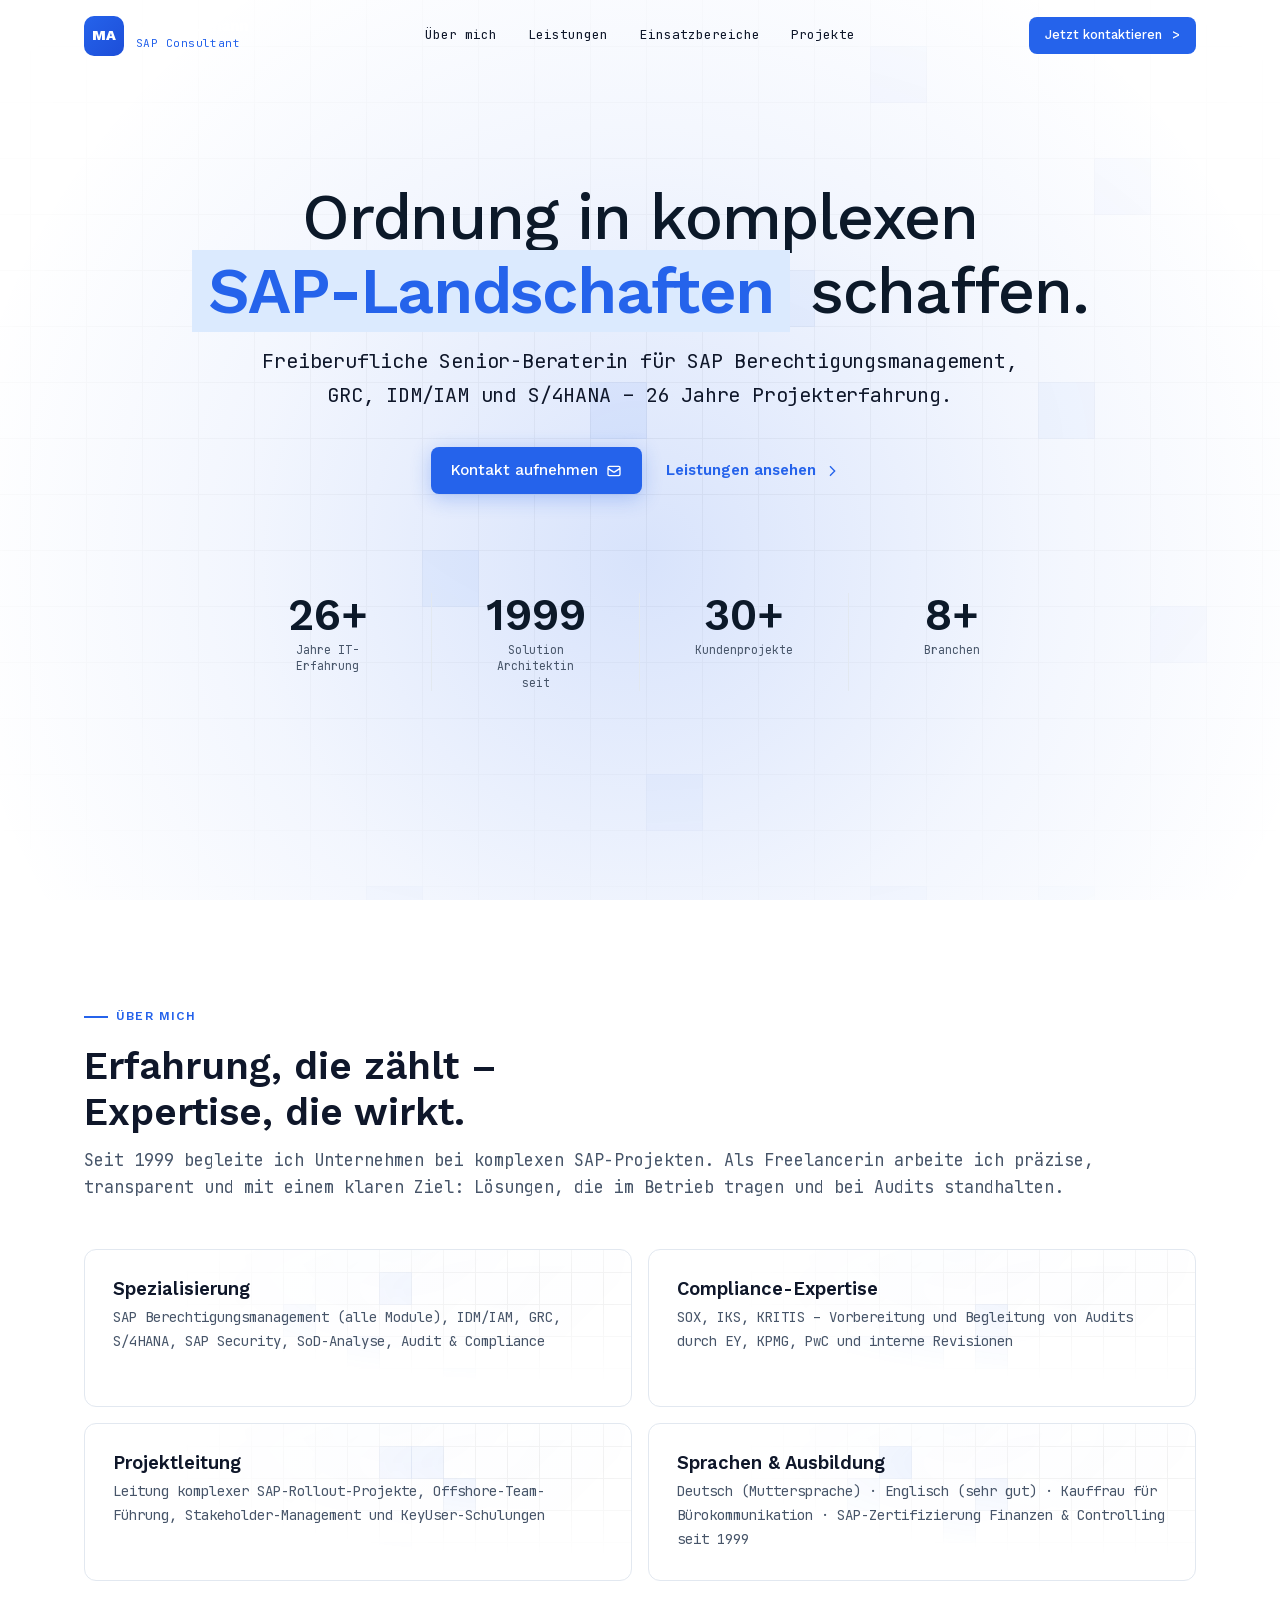
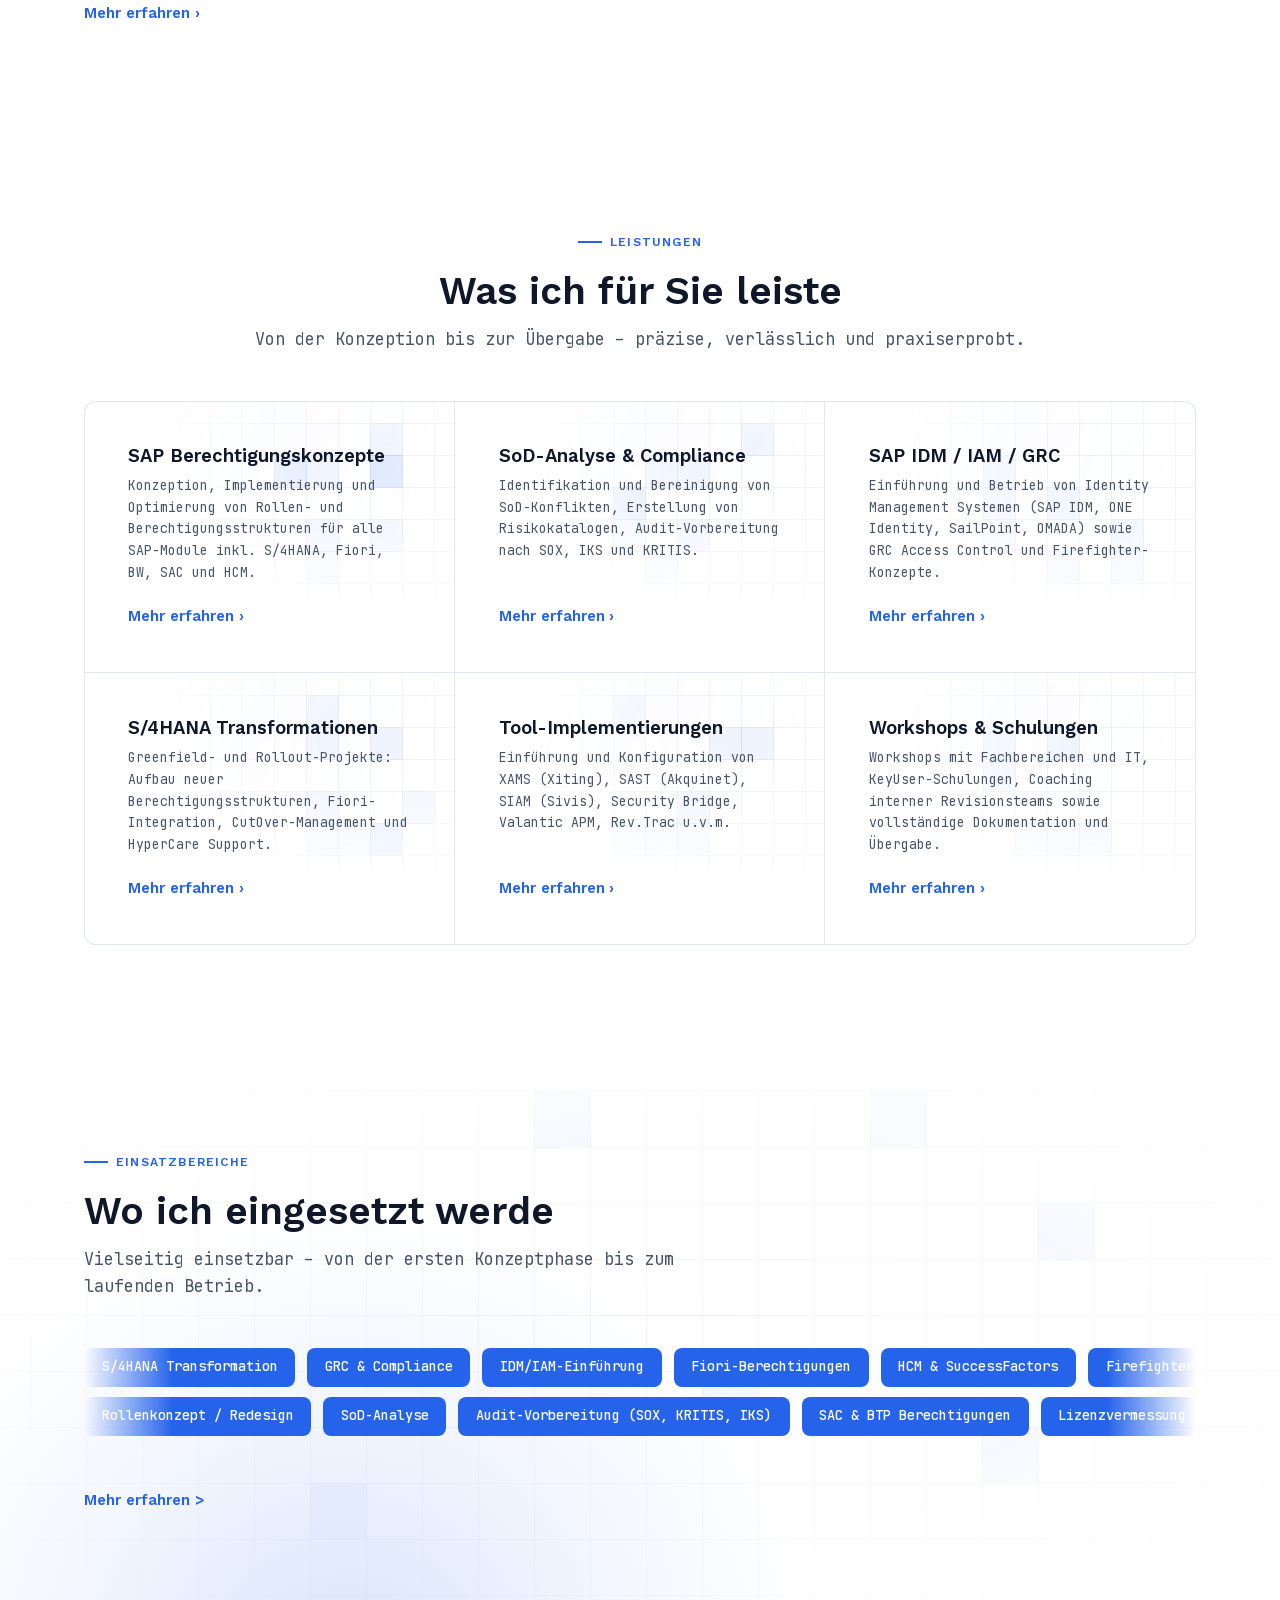
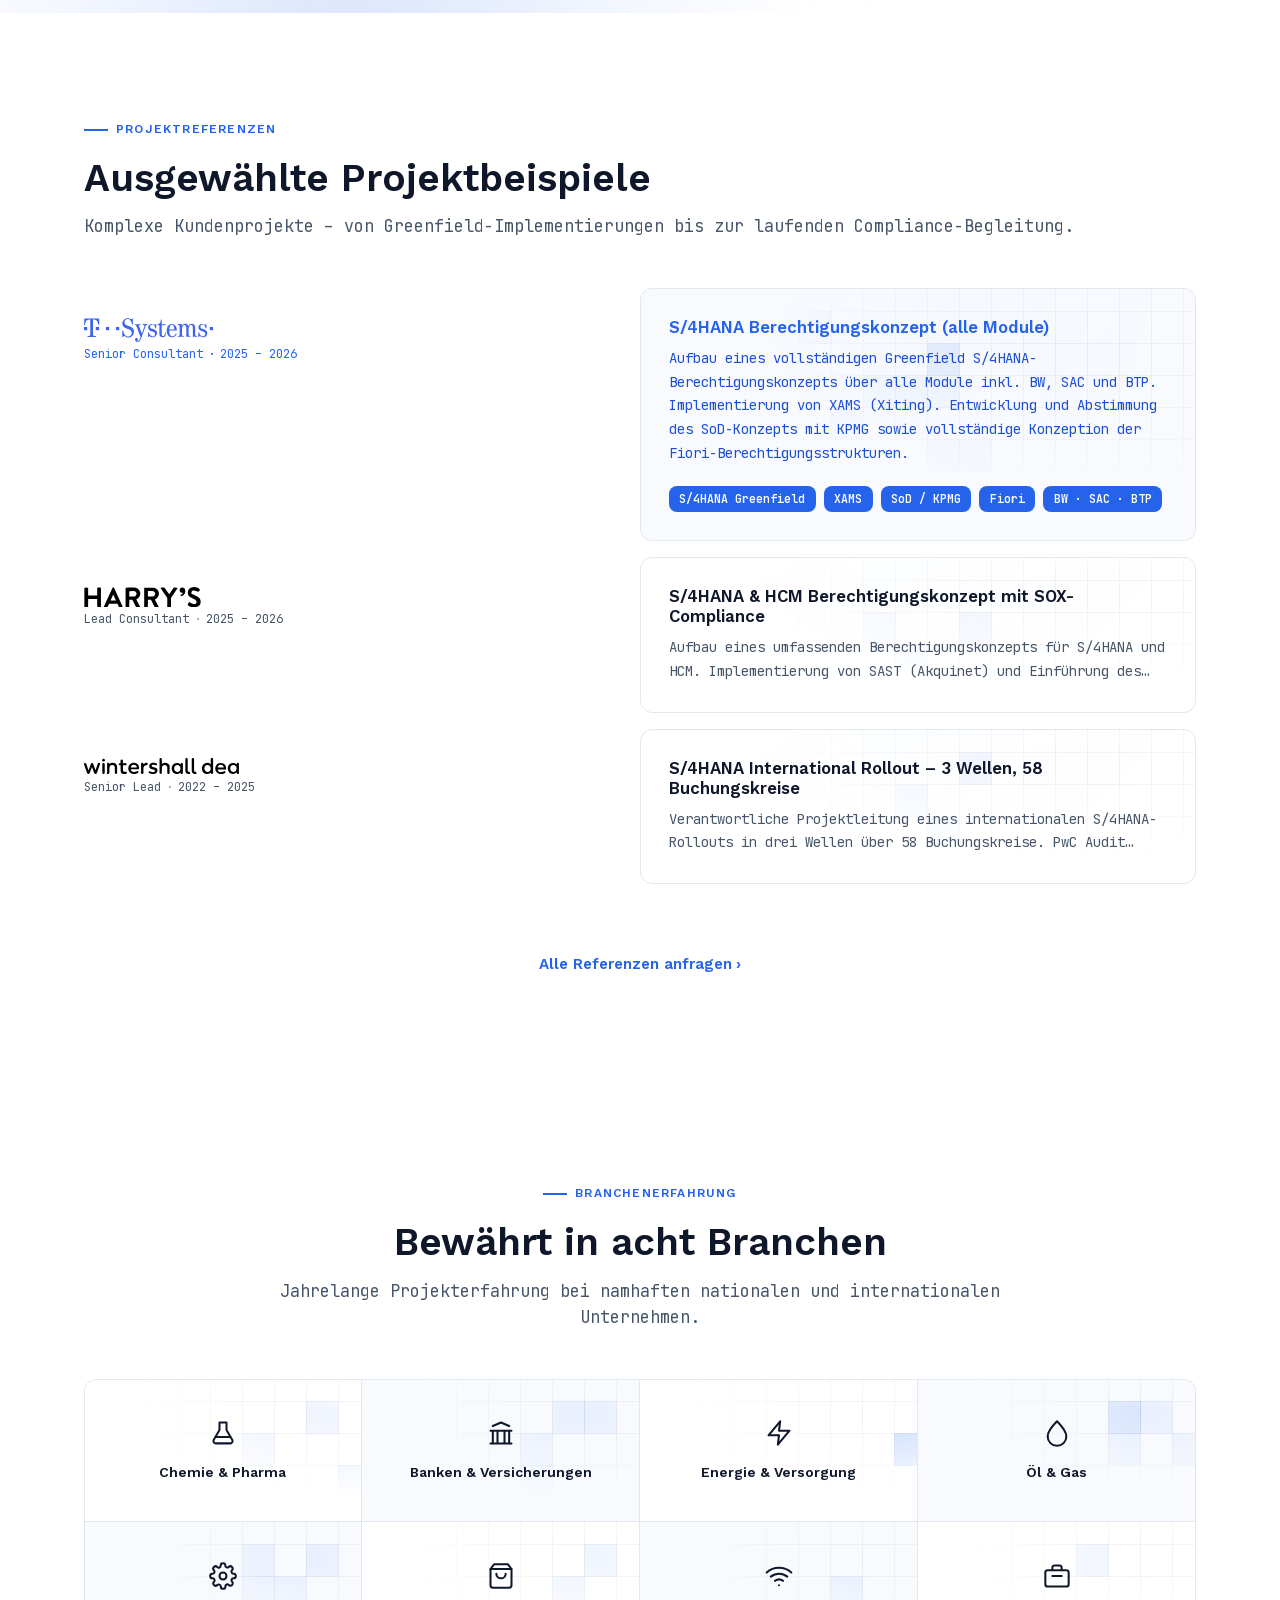
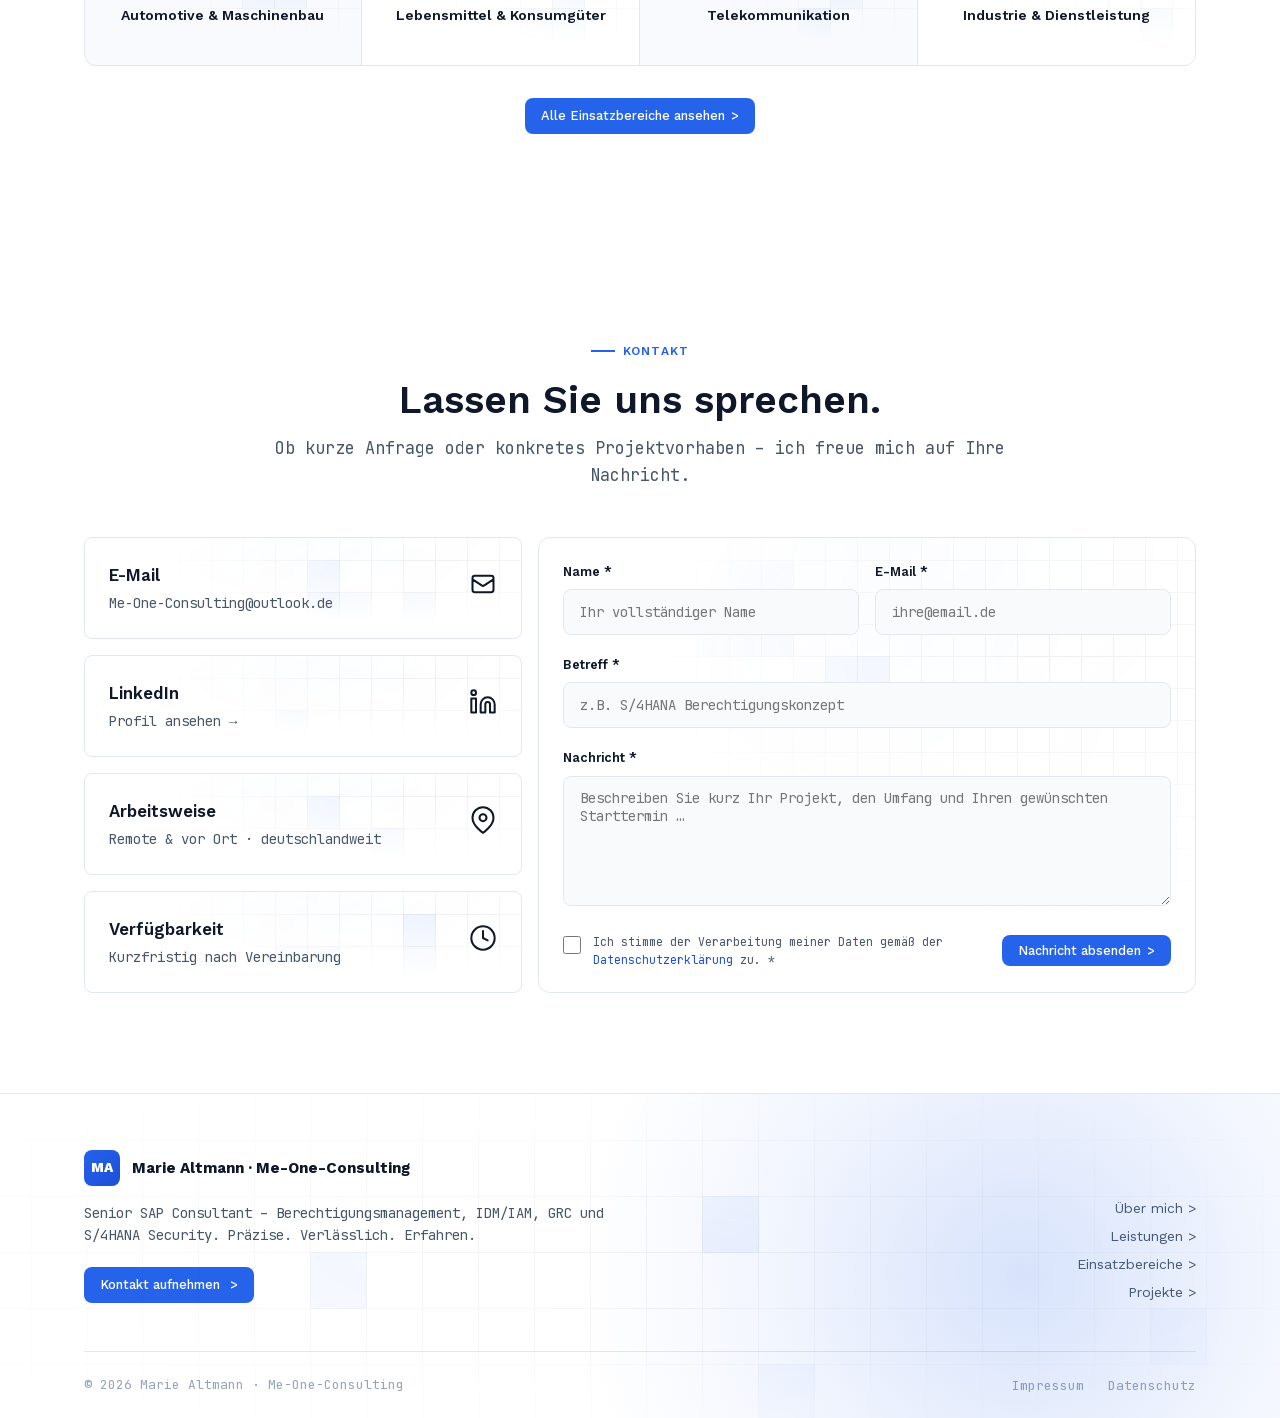
==== commit c1c026b6: "mobile new" ====
--- a/index.html
+++ b/index.html
@@ -128,6 +128,7 @@
       font-size: .72rem; color: var(--text-sec); text-align: center; line-height: 1.4;
       transition: color .2s;
     }
+    .mobile-only { display: none; }
     .hero-stat:hover .hero-stat-value,
     .hero-stat:hover .hero-stat-label { color: var(--blue); }
 
@@ -140,7 +141,10 @@
     .hero-scroll:hover svg { transform: translateY(5px); opacity: .7; }
 
     /* ─── ÜBER MICH ─── */
-    .about-grid { display: grid; grid-template-columns: 1fr 1fr; gap: 5rem; align-items: start; }
+    .about-grid { display: grid; grid-template-columns: 1fr; gap: 0; align-items: start; }
+    #ueber-mich .about-header { text-align: left; }
+    #ueber-mich .about-header .section-label { justify-content: flex-start; }
+    #ueber-mich .about-header .section-sub { max-width: 100%; }
     .about-stats { display: grid; grid-template-columns: 1fr 1fr; gap: 1.5rem; margin-top: 2.5rem; }
     .stat-card {
       background: var(--bg); border: 1px solid var(--border);
@@ -149,13 +153,17 @@
     .stat-value { font-size: 2rem; font-weight: 800; color: var(--navy); line-height: 1; }
     .stat-label { font-size: .8rem; color: var(--text-sec); margin-top: .25rem; }
 
-    .about-sdg-wrap {
-      display: flex; flex-direction: column; gap: 1rem;
-    }
+    .about-sdg-wrap { display: grid; grid-template-columns: repeat(2, 1fr); gap: 1rem; }
     .about-sdg-wrap .sdg-card {
       border: 1px solid var(--border);
       border-radius: var(--radius);
       padding: 1.75rem;
+      cursor: pointer;
+      transition: background .2s ease, border-color .2s ease;
+    }
+    .about-sdg-wrap .sdg-card:hover {
+      background: rgba(37,99,235,.03);
+      border-color: rgba(37,99,235,.18);
     }
     .about-sdg-wrap .sdg-card .sdg-bg {
       mask-image: radial-gradient(ellipse 70% 60% at 78% 25%, white 0%, transparent 100%);
@@ -167,8 +175,10 @@
       font-size: 1.15rem; font-weight: 600; color: var(--text); margin-bottom: .4rem;
       position: relative; z-index: 1; transition: color .2s;
     }
-    .about-sdg-wrap .sdg-card:hover h4 { color: var(--blue); }
-    .about-sdg-wrap .sdg-card p { font-size: .875rem; line-height: 1.7; }
+    .about-sdg-wrap .sdg-card:hover h4,
+    .about-sdg-wrap .sdg-card:hover p { color: var(--blue); }
+    .about-sdg-wrap .sdg-card p { font-size: .875rem; line-height: 1.7; transition: color .2s; }
+    .about-more { display: flex; width: max-content; margin: 1.5rem auto 0; text-decoration: none; }
 
     /* ─── LEISTUNGEN (dark grid cards) ─── */
     #leistungen { background: var(--white); }
@@ -408,7 +418,6 @@
 
 
     @media (max-width: 1024px) {
-      .about-grid { grid-template-columns: 1fr; gap: 3rem; }
       .sdg { grid-template-columns: repeat(2, 1fr); }
       .branchen-grid { grid-template-columns: repeat(2, 1fr); }
       .hero-stats { width: 90vw; margin-left: calc(50% - 45vw); }
@@ -416,6 +425,20 @@
     }
     @media (max-width: 768px) {
       .sdg { grid-template-columns: 1fr; }
+      .about-sdg-wrap { grid-template-columns: 1fr; }
+      #leistungen .leistungen-header { text-align: left; }
+      #leistungen .leistungen-header .section-label { justify-content: flex-start; }
+      #leistungen .leistungen-header .section-sub { max-width: 100%; margin-left: 0; margin-right: 0; }
+      #leistungen .sdg-card.is-active { background: rgba(37,99,235,.03); }
+      #leistungen .sdg-card.is-active h3 { color: var(--blue); }
+      #leistungen .sdg-card.is-active p { color: var(--blue-dark); }
+      #leistungen .sdg-card.is-active .sdg-arrow { transform: translateX(5px); }
+      .about-sdg-wrap .sdg-card.is-active {
+        background: rgba(37,99,235,.03);
+        border-color: rgba(37,99,235,.18);
+      }
+      .about-sdg-wrap .sdg-card.is-active h4,
+      .about-sdg-wrap .sdg-card.is-active p { color: var(--blue); }
       #hero { align-items: flex-start; padding-top: calc(var(--nav-h) + 5rem); }
       .hero-inner { text-align: left; }
       .hero-sub { margin-left: 0; margin-right: 0; }
@@ -428,24 +451,35 @@
       .hero-stats {
         width: 100%; margin-left: 0;
         display: grid; grid-template-columns: 1fr 1fr;
-        padding-top: 2rem; margin-top: 2.5rem;
-        border-top: 1px solid var(--border);
+        padding-top: 1.25rem; margin-top: 1.5rem;
+        border-top: none;
       }
       .hero-stat {
-        padding: 1.25rem 1rem;
-        border-right: 1px solid var(--border);
-        border-bottom: 1px solid var(--border);
+        padding: 1.25rem 0;
+        border-right: none;
+        border-bottom: none;
+        align-items: flex-start;
+        text-align: left;
       }
+      .hero-stat:nth-child(1),
+      .hero-stat:nth-child(2) { padding-left: 1.25rem; }
       .hero-stat:nth-child(2n) { border-right: none; }
       .hero-stat:nth-last-child(-n+2) { border-bottom: none; }
+      .hero-stat:nth-child(4) { order: -1; }
+      .hero-stat:nth-child(2) { order: 4; }
       .hero-stat-value { font-size: 2rem; }
+      .hero-stat-label { text-align: left; }
+      .desktop-only { display: none; }
+      .mobile-only { display: inline; }
       .tags-container { overflow: hidden; }
     }
     @media (max-width: 480px) {
       .branchen-grid { grid-template-columns: repeat(2, 1fr); }
       .about-stats { grid-template-columns: 1fr 1fr; }
       .hero-stat-value { font-size: 1.75rem; }
-      .hero-stat { padding: 1rem .75rem; }
+      .hero-stat { padding: 1rem 0; }
+      .hero-stat:nth-child(1),
+      .hero-stat:nth-child(2) { padding-left: .75rem; }
     }
   </style>
 </head>
@@ -476,7 +510,7 @@
         </div>
         <div class="hero-stat">
           <span class="hero-stat-value" data-target="1999" data-suffix="" data-from="1990">1990</span>
-          <span class="hero-stat-label">Solution Architektin seit</span>
+          <span class="hero-stat-label"><span class="desktop-only">Solution Architektin seit</span><span class="mobile-only">Aktiv seit</span></span>
         </div>
         <div class="hero-stat">
           <span class="hero-stat-value" data-target="30" data-suffix="+" data-from="0">0+</span>
@@ -495,15 +529,12 @@
 <section id="ueber-mich">
   <div class="container">
     <div class="about-grid">
-      <div>
+      <div class="about-header">
         <span class="section-label fade-in">Über mich</span>
         <h2 class="section-heading fade-in">Erfahrung, die zählt –<br />Expertise, die wirkt.</h2>
-        <p class="fade-in" style="font-size:1rem; line-height:1.8; margin-bottom:1.5rem;">
+        <p class="section-sub fade-in">
           Seit 1999 begleite ich Unternehmen bei komplexen SAP-Projekten. Als Freelancerin arbeite ich präzise, transparent und mit einem klaren Ziel: Lösungen, die im Betrieb tragen und bei Audits standhalten.
         </p>
-        <a href="ueber-mich.html" class="sdg-more fade-in" style="text-decoration:none;">
-          Mehr erfahren <span class="sdg-arrow">›</span>
-        </a>
       </div>
       <div>
         <div class="about-sdg-wrap">
@@ -536,6 +567,9 @@
             </div>
           </div>
         </div>
+        <a href="ueber-mich.html" class="sdg-more about-more fade-in">
+          Mehr erfahren <span class="sdg-arrow">›</span>
+        </a>
       </div>
     </div>
   </div>
@@ -1006,6 +1040,38 @@
     cards.forEach(function (c) { c.style.minHeight = maxH + 'px'; });
   })();
 
+  // ── Mobile tap states for cards
+  (function () {
+    var groups = [
+      Array.from(document.querySelectorAll('.about-sdg-wrap .sdg-card')),
+      Array.from(document.querySelectorAll('#leistungen .sdg .sdg-card'))
+    ].filter(function (group) { return group.length; });
+    if (!groups.length) return;
+    var mobileQuery = window.matchMedia('(max-width: 768px)');
+
+    function deactivateAll() {
+      groups.forEach(function (group) {
+        group.forEach(function (item) { item.classList.remove('is-active'); });
+      });
+    }
+
+    function activate(group, card) {
+      if (!mobileQuery.matches) return;
+      group.forEach(function (item) { item.classList.remove('is-active'); });
+      card.classList.add('is-active');
+    }
+
+    groups.forEach(function (group) {
+      group.forEach(function (card) {
+        card.addEventListener('click', function () { activate(group, card); });
+      });
+    });
+
+    mobileQuery.addEventListener('change', function (event) {
+      if (!event.matches) deactivateAll();
+    });
+  })();
+
   // ── Service card grid patterns
   (function () {
     const W = 32, H = 32;
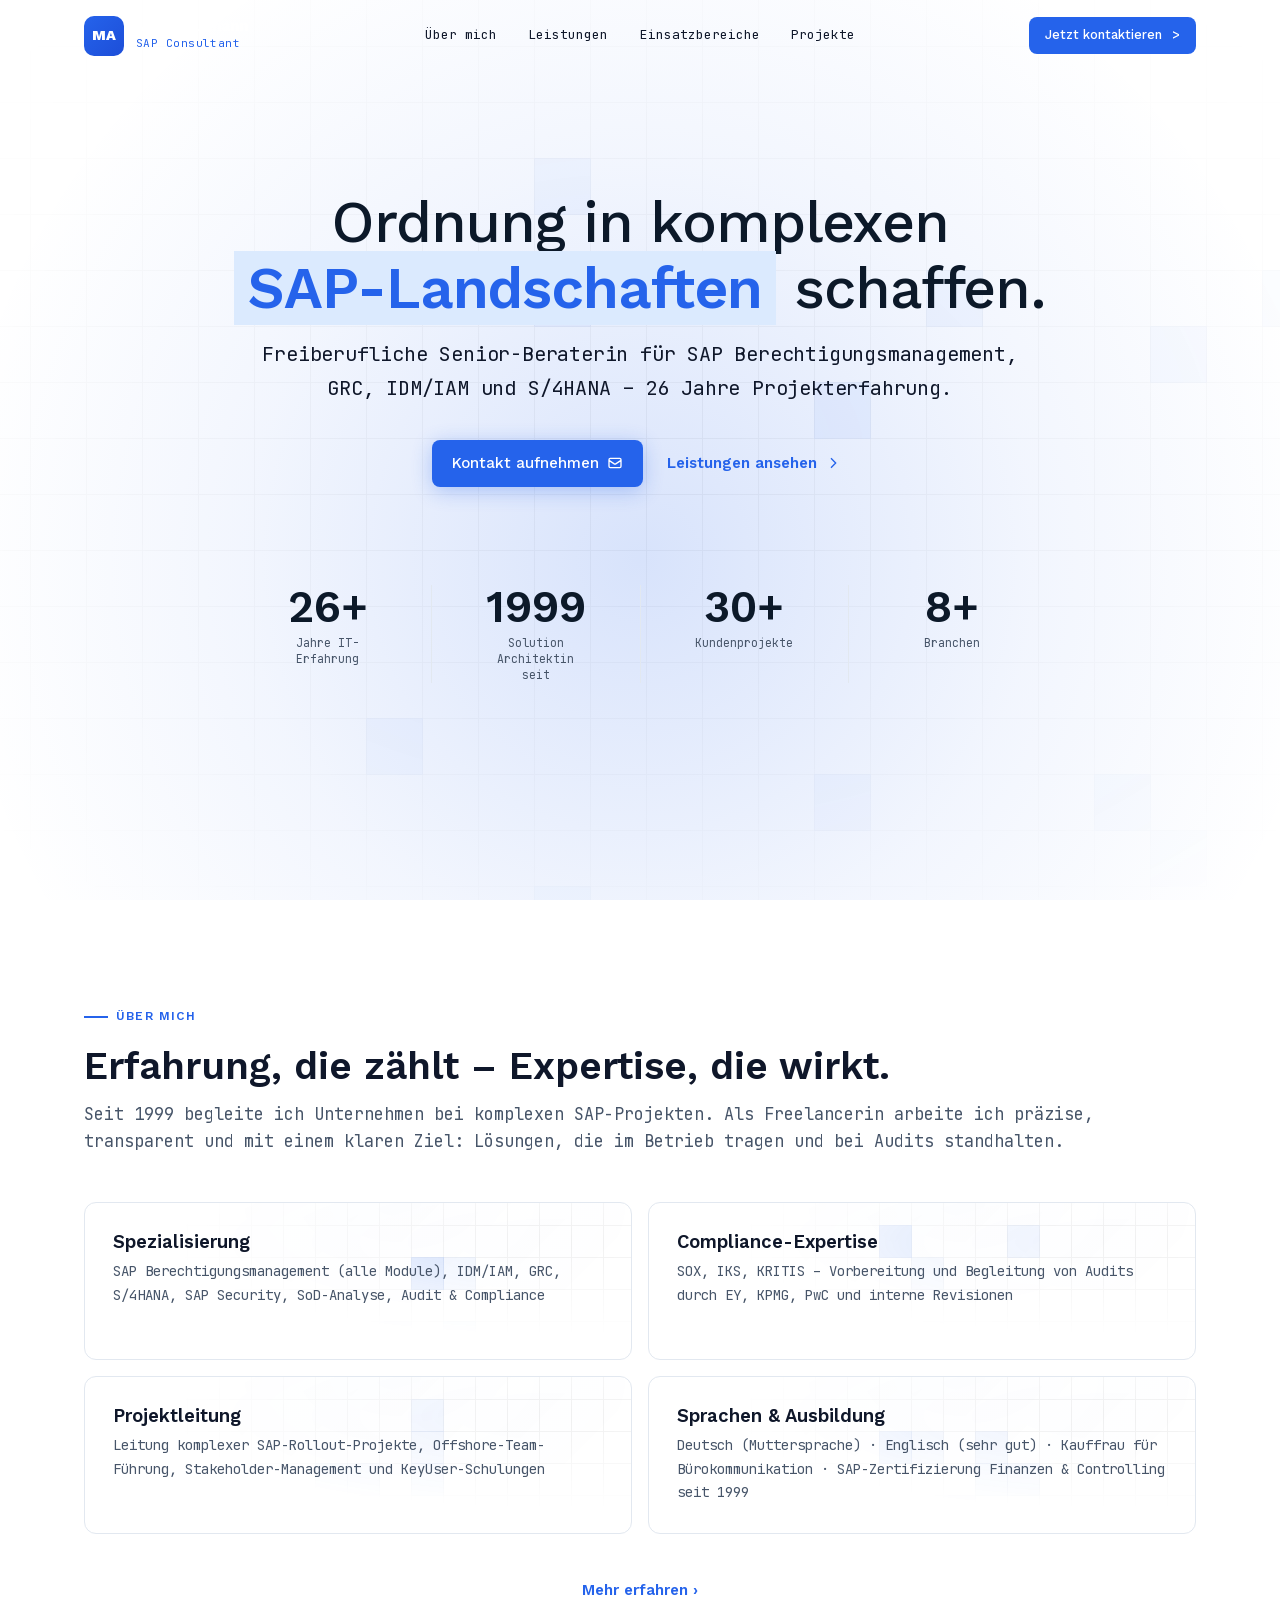
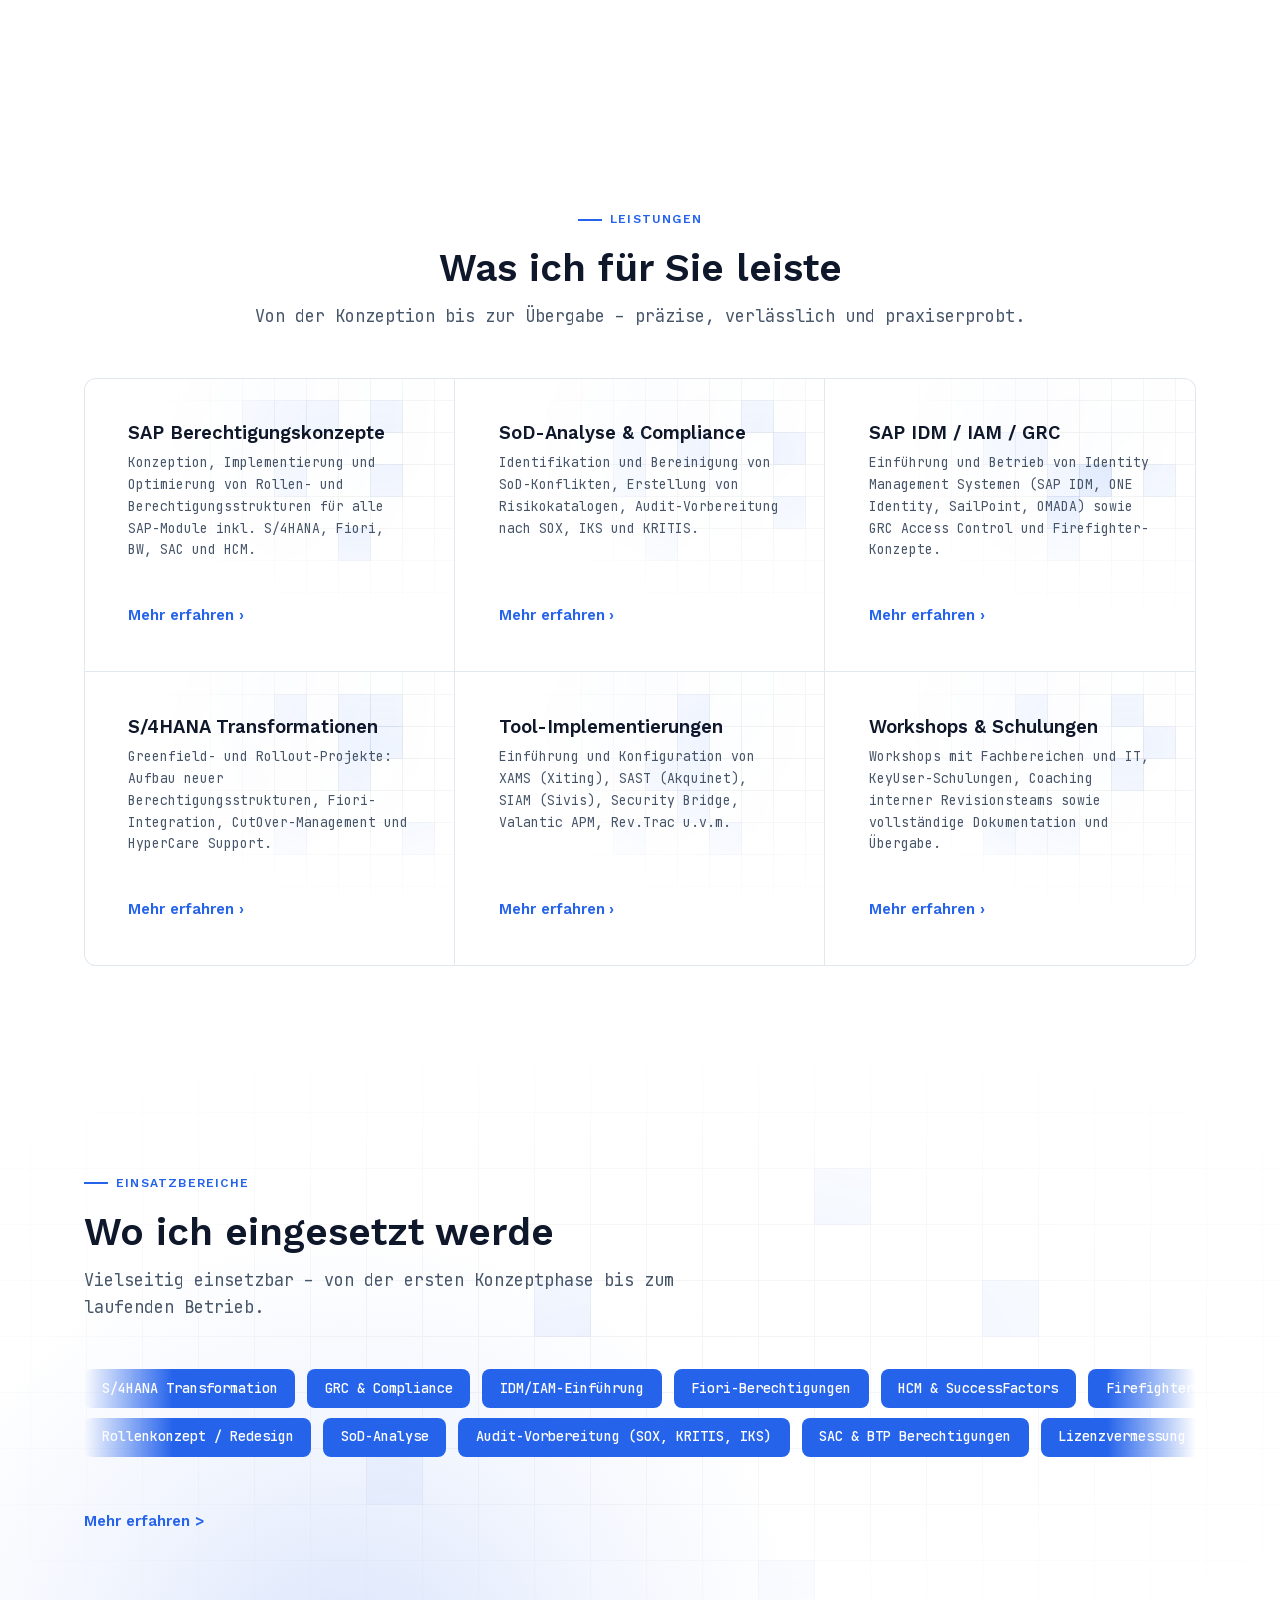
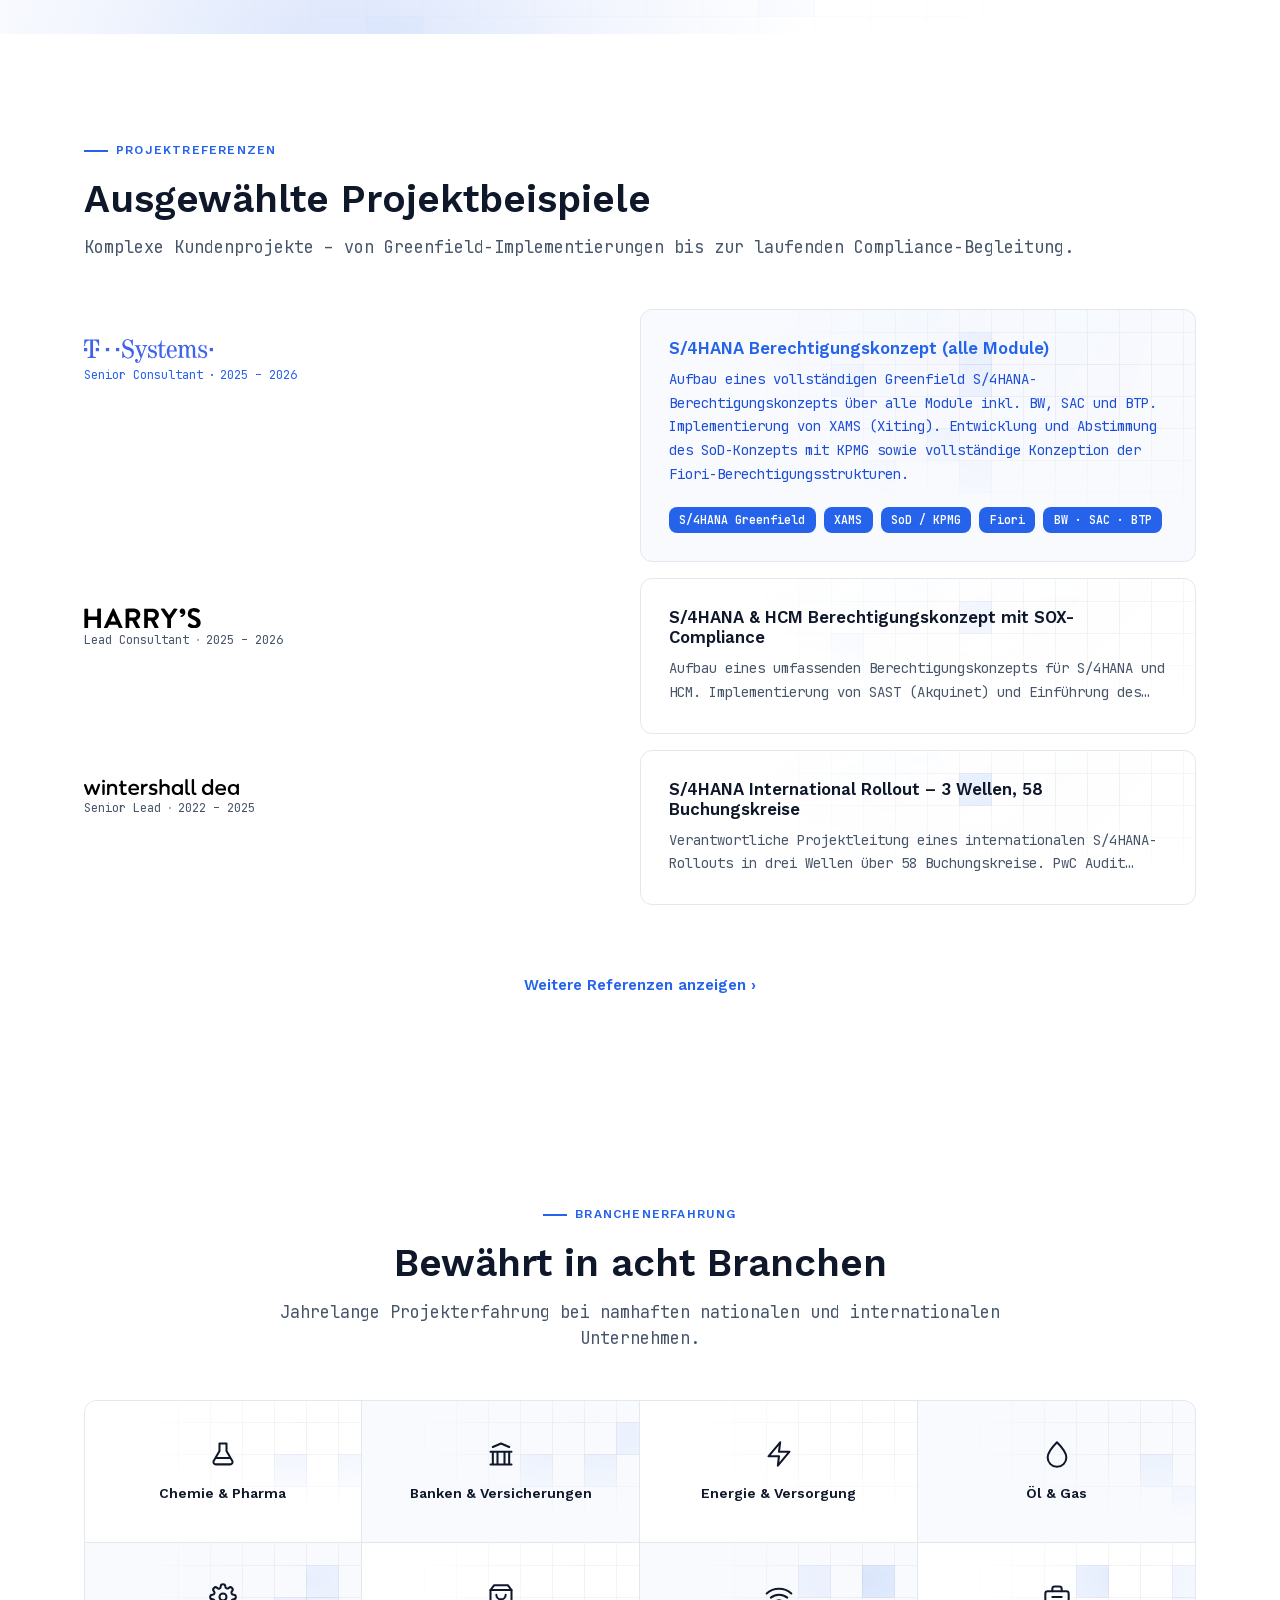
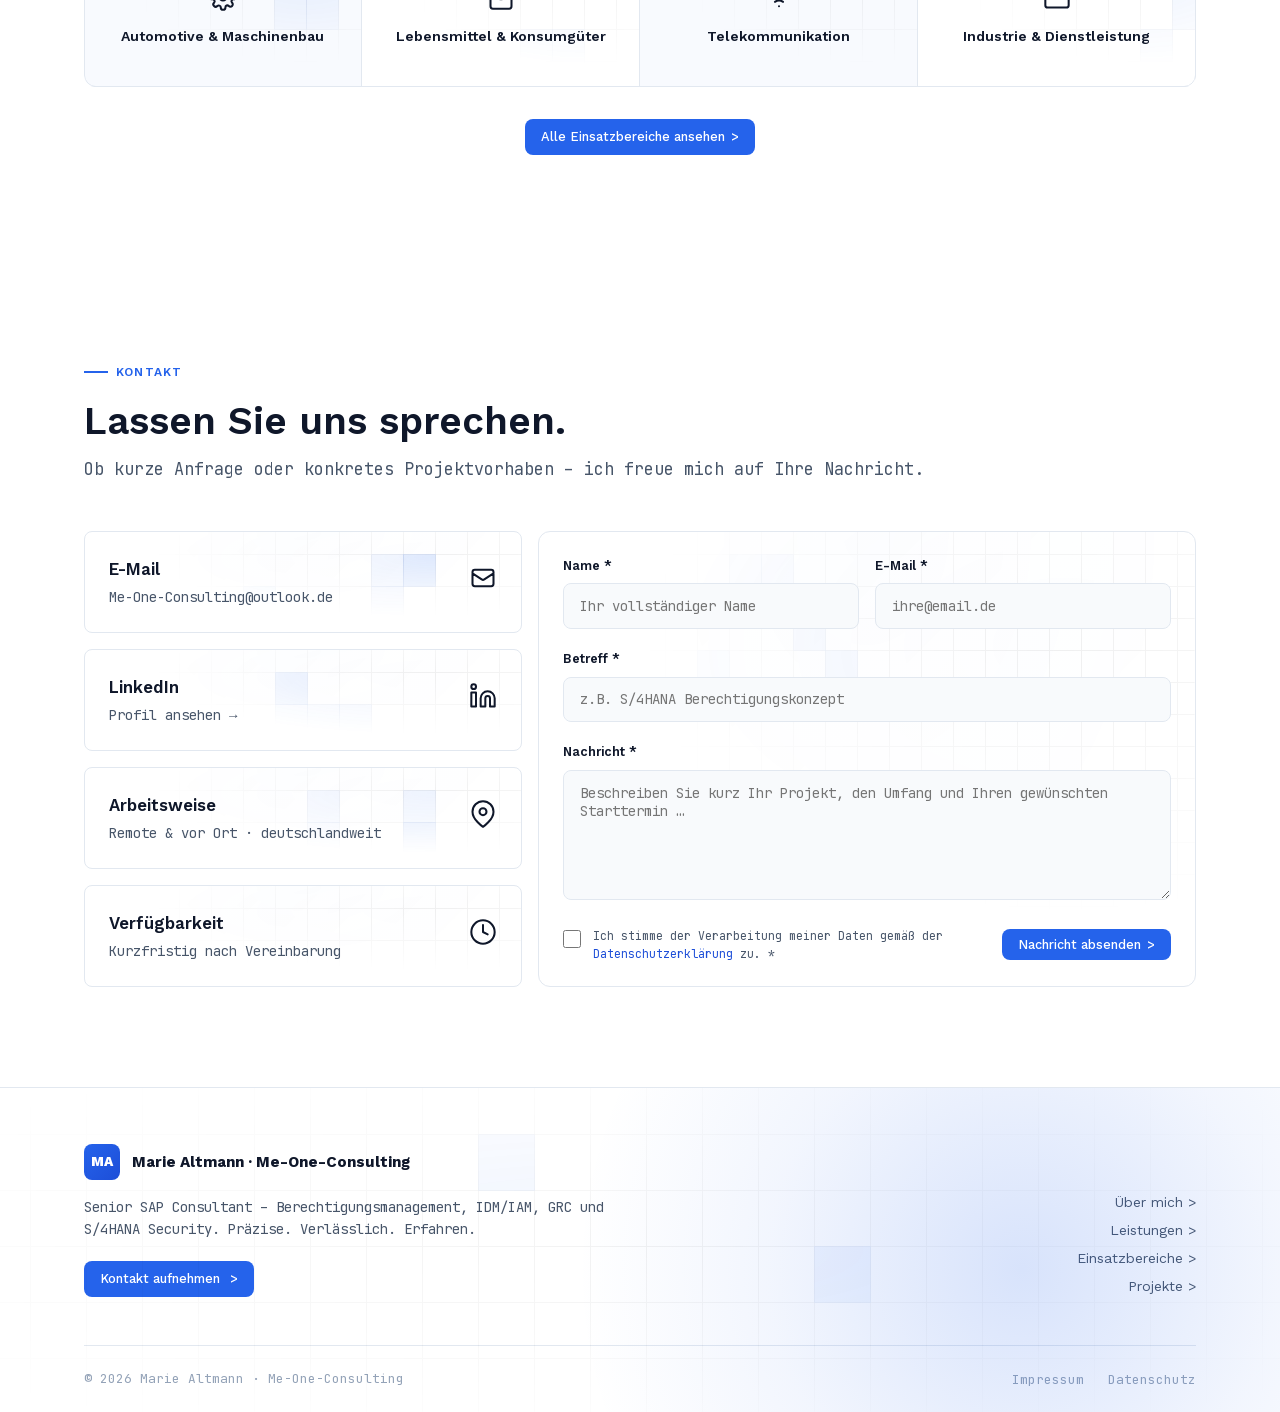
==== commit bd8fb867: "mobile startseite" ====
--- a/index.html
+++ b/index.html
@@ -83,6 +83,7 @@
       50%       { box-shadow: 0 0 0 6px rgba(37,99,235,.1); }
     }
     /* hero-name / hero-highlight / hero-sub → jetzt in shared.css */
+    #hero .hero-name { font-size: clamp(2.35rem, 4.5vw, 3.65rem); }
     .hero-actions { display: flex; gap: 1rem; flex-wrap: wrap; align-items: center; justify-content: center; margin-top: 2rem; }
     .btn-primary {
       display: inline-flex; align-items: center; gap: .5rem;
@@ -178,7 +179,6 @@
     .about-sdg-wrap .sdg-card:hover h4,
     .about-sdg-wrap .sdg-card:hover p { color: var(--blue); }
     .about-sdg-wrap .sdg-card p { font-size: .875rem; line-height: 1.7; transition: color .2s; }
-    .about-more { display: flex; width: max-content; margin: 1.5rem auto 0; text-decoration: none; }
 
     /* ─── LEISTUNGEN (dark grid cards) ─── */
     #leistungen { background: var(--white); }
@@ -236,6 +236,7 @@
       font-size: .95rem; font-weight: 600; color: var(--blue);
       margin-top: auto; padding-top: 1.25rem; position: relative; z-index: 1; flex-shrink: 0; font-family: 'Work Sans', system-ui, sans-serif;
     }
+    .about-more { display: flex; width: max-content; margin: 1.5rem auto 0; text-decoration: none; }
     .sdg-arrow { display: inline-block; transition: transform .2s ease; }
     .sdg-card:hover .sdg-arrow,
     .sdg-more:hover .sdg-arrow { transform: translateX(5px); }
@@ -415,6 +416,7 @@
       grid-template-rows: 1fr; opacity: 1; margin-top: 1.25rem;
     }
     .timeline-extra-inner { overflow: hidden; }
+    .references-more { text-align: center; margin-top: 3rem; }
 
 
     @media (max-width: 1024px) {
@@ -426,6 +428,13 @@
     @media (max-width: 768px) {
       .sdg { grid-template-columns: 1fr; }
       .about-sdg-wrap { grid-template-columns: 1fr; }
+      #branchen .branchen-card { background: var(--white); }
+      #branchen .branchen-card:nth-child(2),
+      #branchen .branchen-card:nth-child(3),
+      #branchen .branchen-card:nth-child(6),
+      #branchen .branchen-card:nth-child(7) { background: #F8FAFE; }
+      #branchen .branchen-card.is-active .branchen-icon,
+      #branchen .branchen-card.is-active .branchen-name { color: var(--blue); }
       #leistungen .leistungen-header { text-align: left; }
       #leistungen .leistungen-header .section-label { justify-content: flex-start; }
       #leistungen .leistungen-header .section-sub { max-width: 100%; margin-left: 0; margin-right: 0; }
@@ -445,8 +454,14 @@
       .hero-actions { justify-content: flex-start; flex-direction: column; align-items: stretch; }
       .hero-actions .btn-primary { width: 100%; justify-content: center; text-align: center; }
       .hero-actions .btn-outline { justify-content: center; text-align: center; }
-      .timeline-item { grid-template-columns: 1fr; gap: 1rem; }
+      .timeline-list { gap: 2.75rem; }
+      .timeline-item { grid-template-columns: 1fr; gap: 1.25rem; }
       .timeline-meta { position: static; flex-direction: row; align-items: center; flex-wrap: wrap; gap: .75rem; padding-top: 0; }
+      .timeline-item.active .timeline-logo--img img {
+        filter: brightness(0) saturate(100%) invert(36%) sepia(85%) saturate(3215%) hue-rotate(210deg) brightness(95%) contrast(96%);
+      }
+      .references-more { margin-top: 1.75rem; }
+      .timeline-item--telekom .project-tag:last-child { display: none; }
       .about-stats { grid-template-columns: 1fr 1fr; }
       .hero-stats {
         width: 100%; margin-left: 0;
@@ -531,7 +546,7 @@
     <div class="about-grid">
       <div class="about-header">
         <span class="section-label fade-in">Über mich</span>
-        <h2 class="section-heading fade-in">Erfahrung, die zählt –<br />Expertise, die wirkt.</h2>
+        <h2 class="section-heading fade-in">Erfahrung, die zählt – Expertise, die wirkt.</h2>
         <p class="section-sub fade-in">
           Seit 1999 begleite ich Unternehmen bei komplexen SAP-Projekten. Als Freelancerin arbeite ich präzise, transparent und mit einem klaren Ziel: Lösungen, die im Betrieb tragen und bei Audits standhalten.
         </p>
@@ -710,7 +725,7 @@
     <p class="section-sub fade-in" style="max-width:100%;">Komplexe Kundenprojekte – von Greenfield-Implementierungen bis zur laufenden Compliance-Begleitung.</p>
     <div class="timeline-list">
 
-      <div class="timeline-item fade-in">
+      <div class="timeline-item timeline-item--telekom fade-in">
         <div class="timeline-sentinel"></div>
         <div class="timeline-meta">
           <div class="timeline-meta-info">
@@ -793,9 +808,9 @@
       </div>
 
     </div>
-    <div class="fade-in" style="text-align:center; margin-top:3rem;">
-      <a href="#kontakt" class="sdg-more" style="text-decoration:none;">
-        Alle Referenzen anfragen <span class="sdg-arrow">›</span>
+    <div class="references-more fade-in">
+      <a href="projekte.html" class="sdg-more" style="text-decoration:none;">
+        Weitere Referenzen anzeigen <span class="sdg-arrow">›</span>
       </a>
     </div>
   </div>
--- a/assets/css/shared.css
+++ b/assets/css/shared.css
@@ -311,9 +311,9 @@
 
 /* ─── CONTACT SECTION ─── */
 #kontakt { background: var(--white); }
-#kontakt .kontakt-header { text-align: center; margin-bottom: 3rem; }
-#kontakt .kontakt-header .section-label { justify-content: center; }
-#kontakt .kontakt-header .section-sub { margin: 0 auto; max-width: 75%; }
+#kontakt .kontakt-header { text-align: left; margin-bottom: 3rem; }
+#kontakt .kontakt-header .section-label { justify-content: flex-start; }
+#kontakt .kontakt-header .section-sub { margin: 0; max-width: 100%; }
 
 .contact-grid { display: grid; grid-template-columns: 2fr 3fr; gap: 1rem; align-items: stretch; }
 .contact-info { display: flex; flex-direction: column; }
@@ -480,7 +480,7 @@
 
 /* ─── SHARED RESPONSIVE ─── */
 @media (max-width: 1024px) {
-  .contact-grid { grid-template-columns: 1fr; gap: 2rem; }
+  .contact-grid { grid-template-columns: 1fr; gap: 1rem; }
 }
 @media (max-width: 768px) {
   section { padding: 60px 0; }
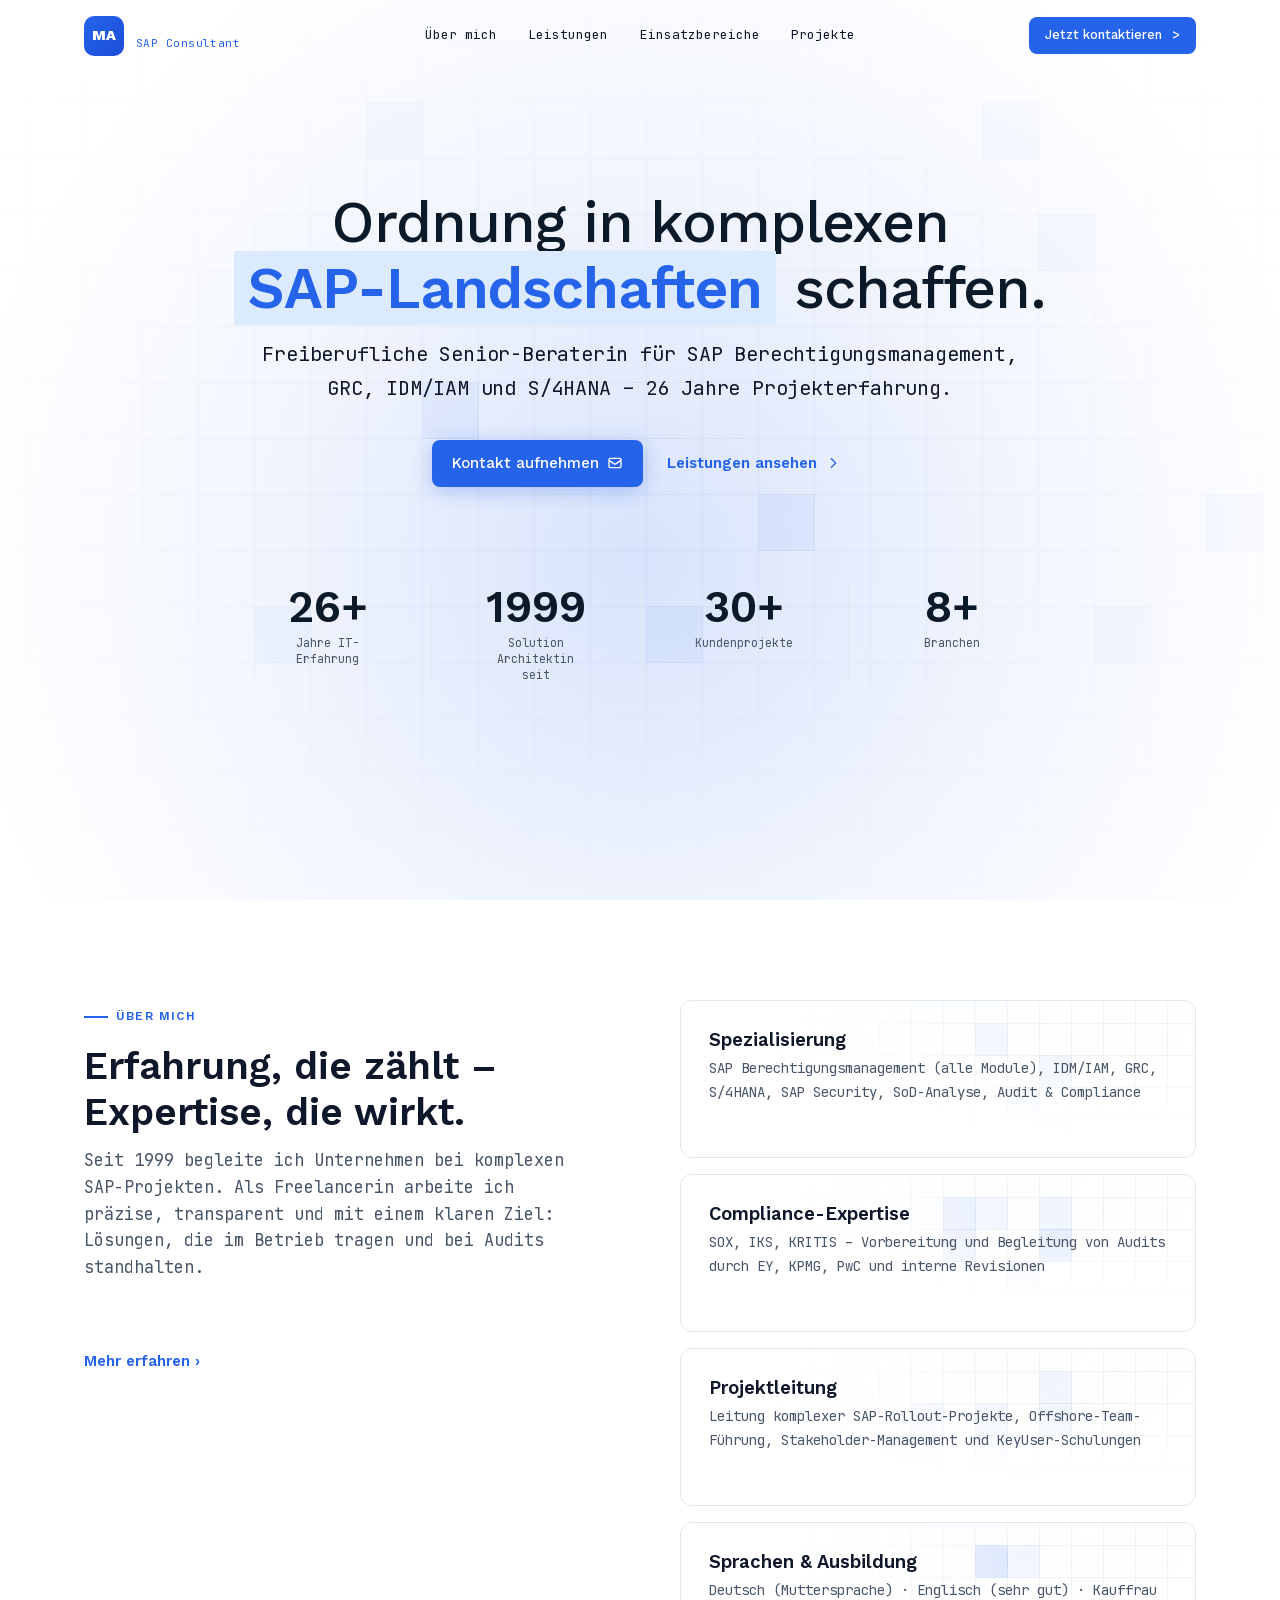
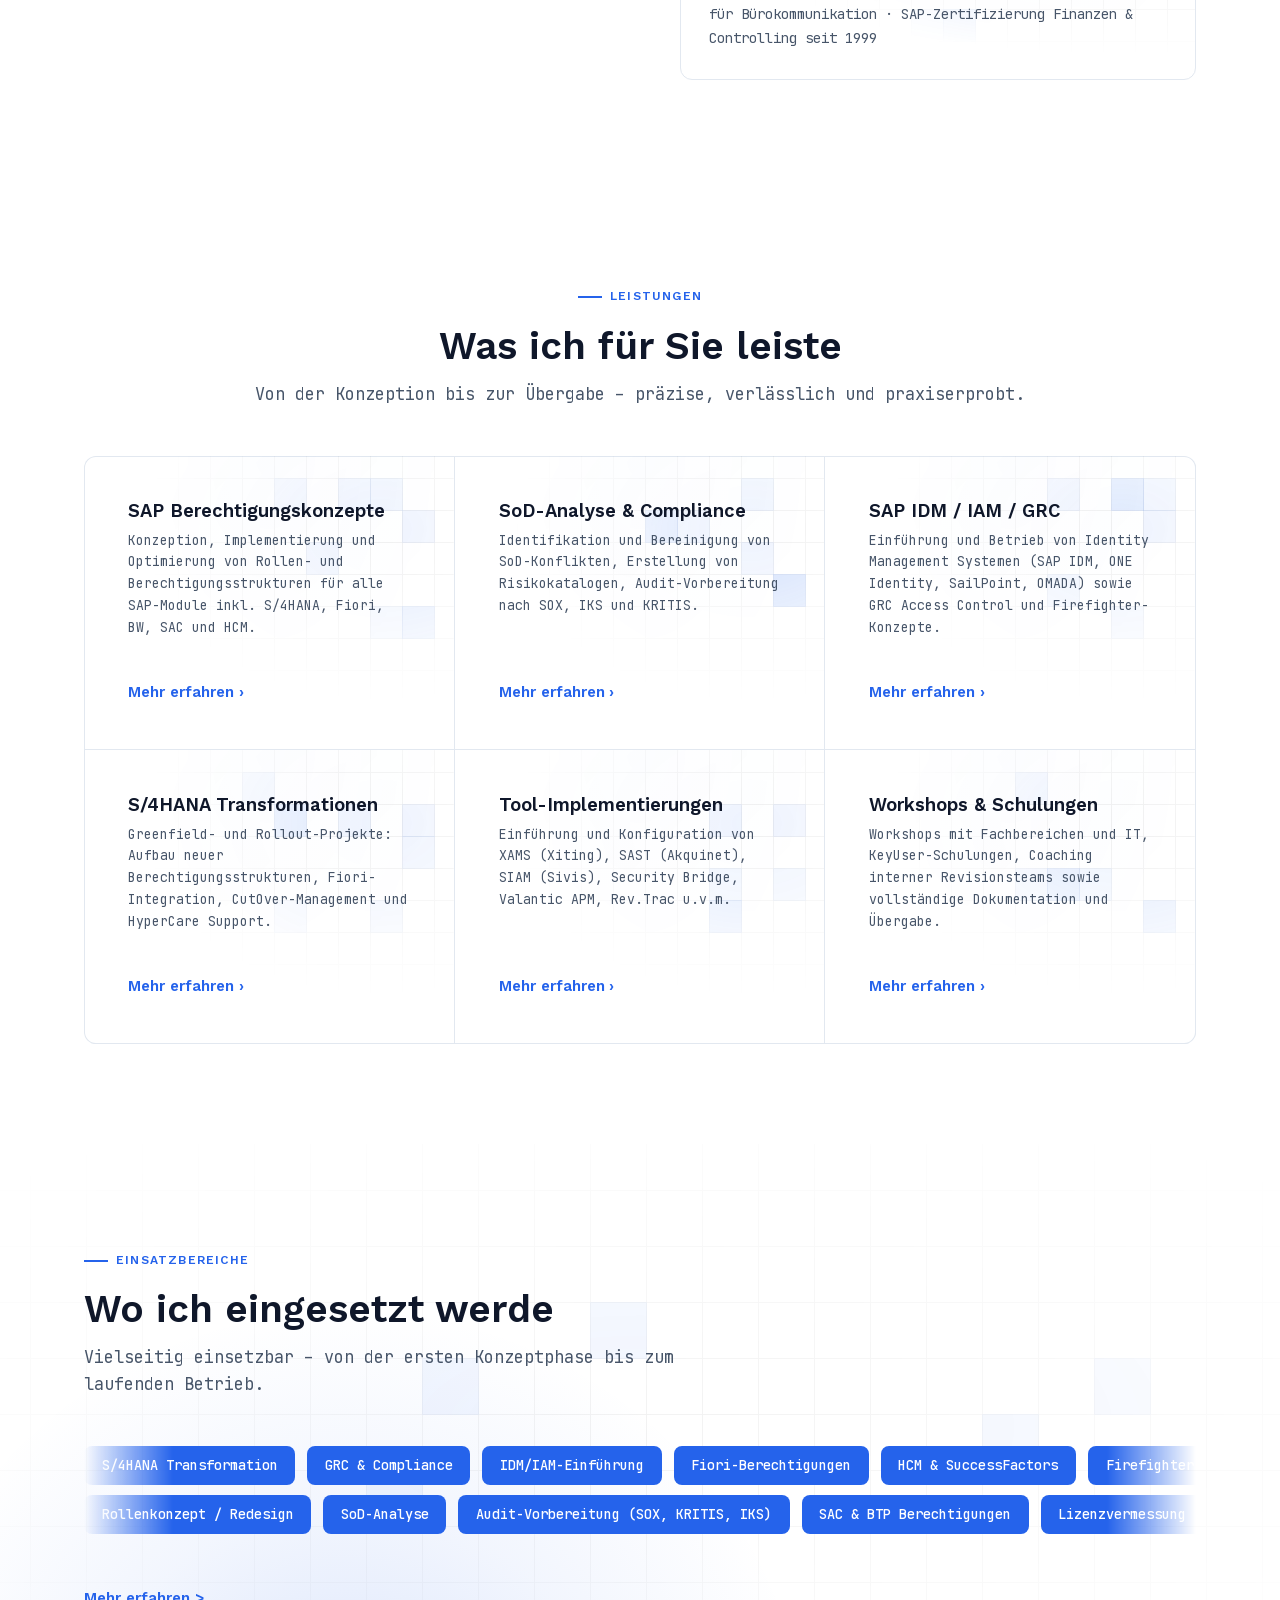
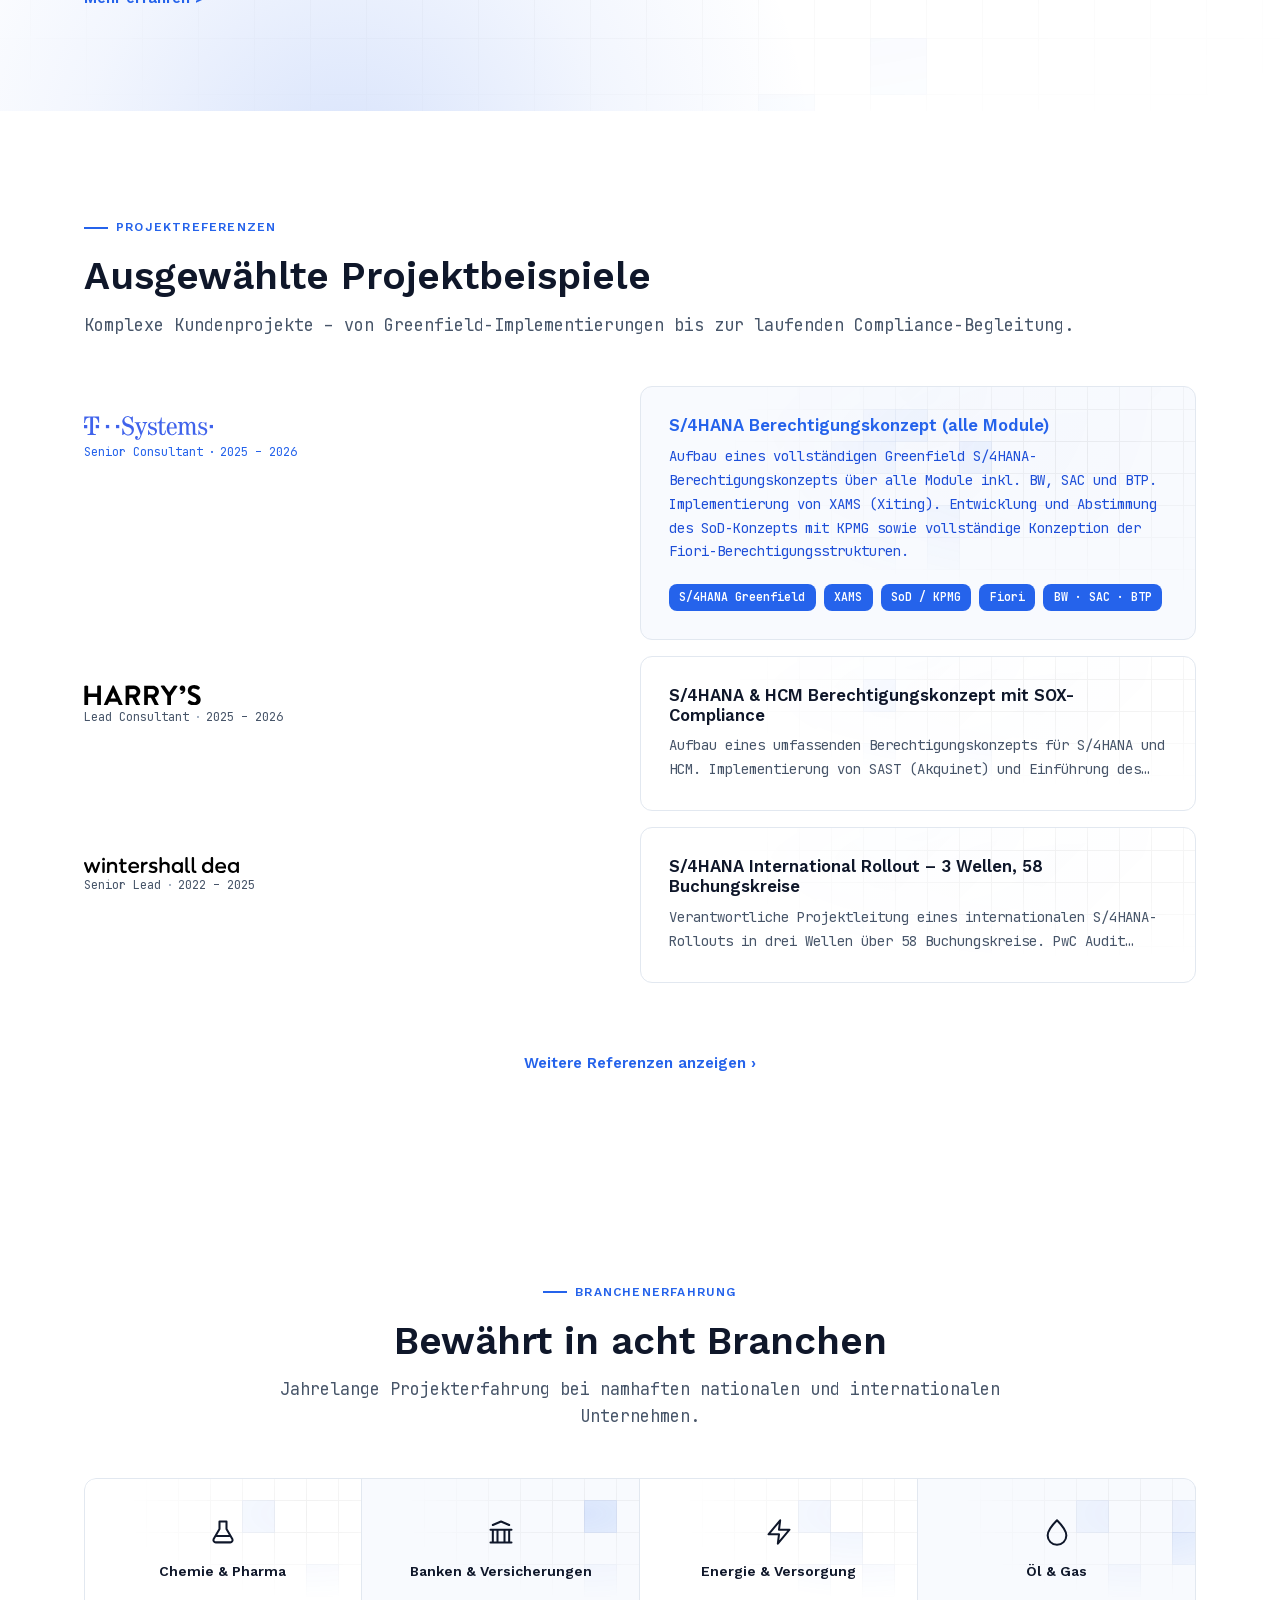
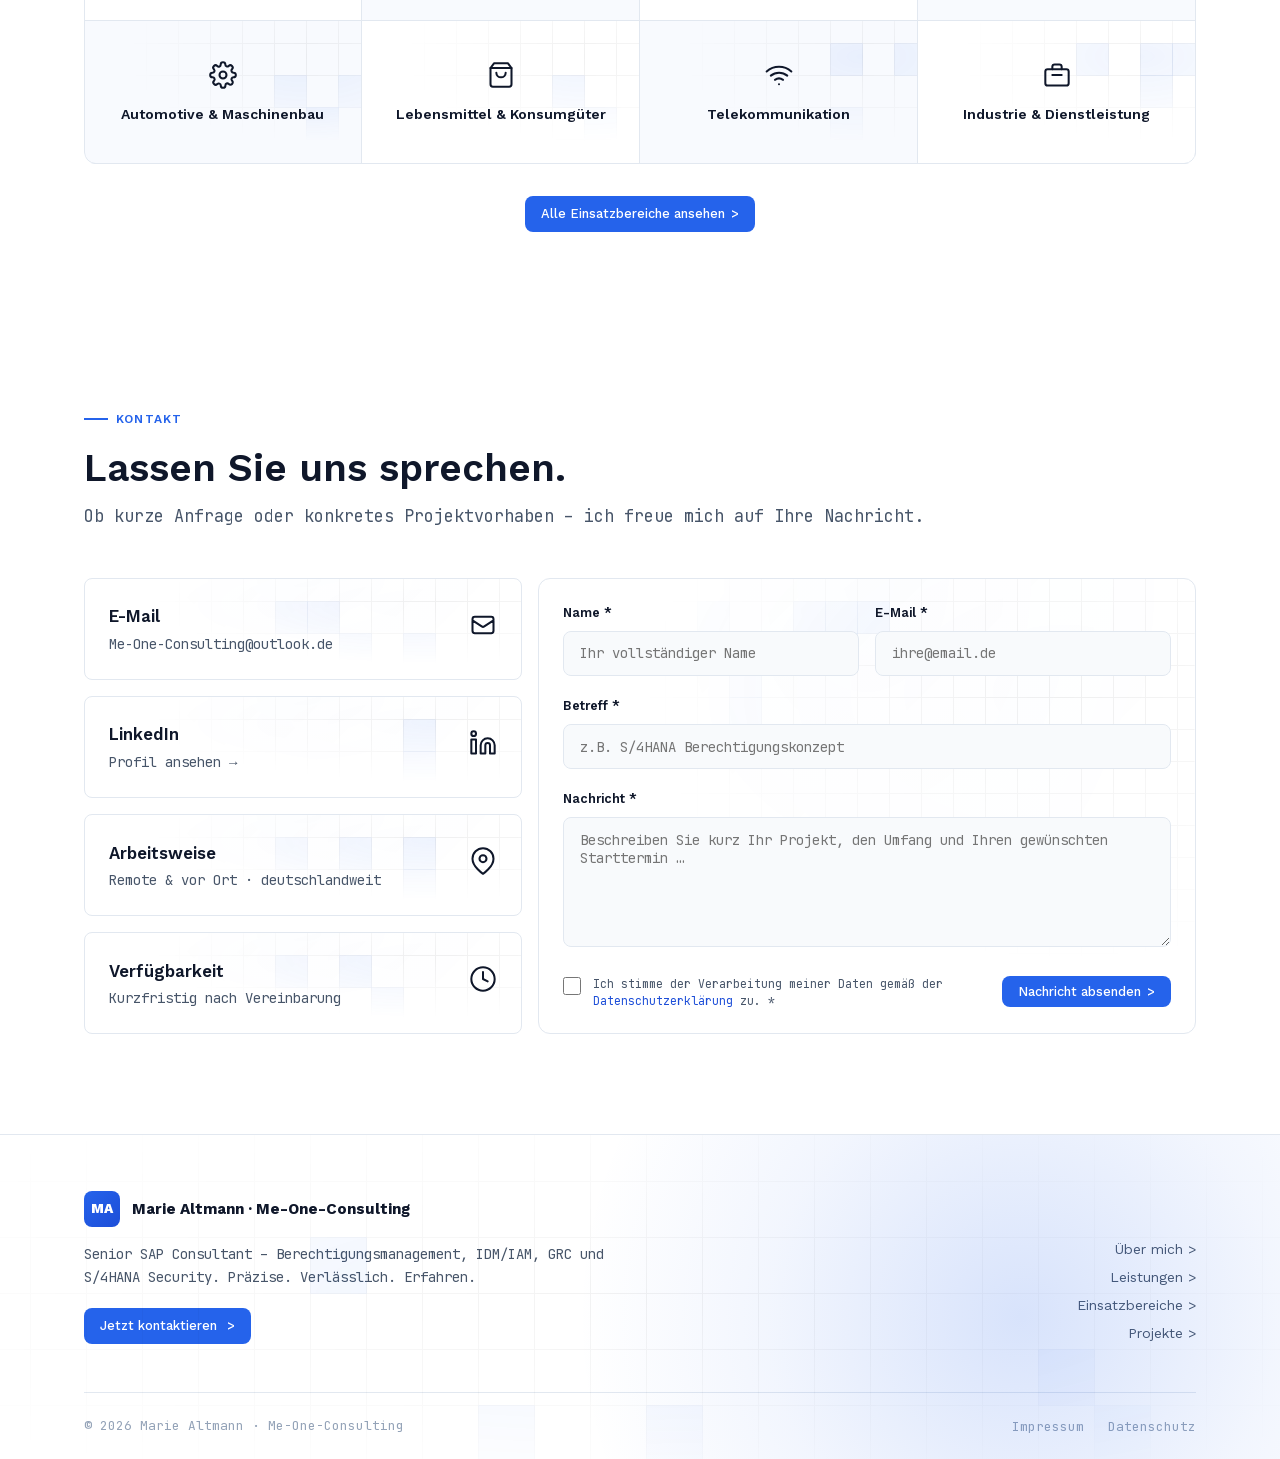
==== commit d9e6df7c: "mobile new" ====
--- a/index.html
+++ b/index.html
@@ -83,7 +83,6 @@
       50%       { box-shadow: 0 0 0 6px rgba(37,99,235,.1); }
     }
     /* hero-name / hero-highlight / hero-sub → jetzt in shared.css */
-    #hero .hero-name { font-size: clamp(2.35rem, 4.5vw, 3.65rem); }
     .hero-actions { display: flex; gap: 1rem; flex-wrap: wrap; align-items: center; justify-content: center; margin-top: 2rem; }
     .btn-primary {
       display: inline-flex; align-items: center; gap: .5rem;
@@ -142,7 +141,7 @@
     .hero-scroll:hover svg { transform: translateY(5px); opacity: .7; }
 
     /* ─── ÜBER MICH ─── */
-    .about-grid { display: grid; grid-template-columns: 1fr; gap: 0; align-items: start; }
+    .about-grid { display: grid; grid-template-columns: 1fr 1fr; gap: 5rem; align-items: start; }
     #ueber-mich .about-header { text-align: left; }
     #ueber-mich .about-header .section-label { justify-content: flex-start; }
     #ueber-mich .about-header .section-sub { max-width: 100%; }
@@ -154,7 +153,7 @@
     .stat-value { font-size: 2rem; font-weight: 800; color: var(--navy); line-height: 1; }
     .stat-label { font-size: .8rem; color: var(--text-sec); margin-top: .25rem; }
 
-    .about-sdg-wrap { display: grid; grid-template-columns: repeat(2, 1fr); gap: 1rem; }
+    .about-sdg-wrap { display: flex; flex-direction: column; gap: 1rem; }
     .about-sdg-wrap .sdg-card {
       border: 1px solid var(--border);
       border-radius: var(--radius);
@@ -179,6 +178,7 @@
     .about-sdg-wrap .sdg-card:hover h4,
     .about-sdg-wrap .sdg-card:hover p { color: var(--blue); }
     .about-sdg-wrap .sdg-card p { font-size: .875rem; line-height: 1.7; transition: color .2s; }
+    .about-more--mobile { display: none; }
 
     /* ─── LEISTUNGEN (dark grid cards) ─── */
     #leistungen { background: var(--white); }
@@ -237,6 +237,7 @@
       margin-top: auto; padding-top: 1.25rem; position: relative; z-index: 1; flex-shrink: 0; font-family: 'Work Sans', system-ui, sans-serif;
     }
     .about-more { display: flex; width: max-content; margin: 1.5rem auto 0; text-decoration: none; }
+    .about-more.about-more--mobile { display: none; }
     .sdg-arrow { display: inline-block; transition: transform .2s ease; }
     .sdg-card:hover .sdg-arrow,
     .sdg-more:hover .sdg-arrow { transform: translateX(5px); }
@@ -427,7 +428,9 @@
     }
     @media (max-width: 768px) {
       .sdg { grid-template-columns: 1fr; }
-      .about-sdg-wrap { grid-template-columns: 1fr; }
+      .about-grid { grid-template-columns: 1fr; gap: 0; }
+      .about-more--desktop { display: none; }
+      .about-more.about-more--mobile { display: flex; }
       #branchen .branchen-card { background: var(--white); }
       #branchen .branchen-card:nth-child(2),
       #branchen .branchen-card:nth-child(3),
@@ -550,6 +553,9 @@
         <p class="section-sub fade-in">
           Seit 1999 begleite ich Unternehmen bei komplexen SAP-Projekten. Als Freelancerin arbeite ich präzise, transparent und mit einem klaren Ziel: Lösungen, die im Betrieb tragen und bei Audits standhalten.
         </p>
+        <a href="ueber-mich.html" class="sdg-more about-more--desktop fade-in" style="text-decoration:none;">
+          Mehr erfahren <span class="sdg-arrow">›</span>
+        </a>
       </div>
       <div>
         <div class="about-sdg-wrap">
@@ -582,7 +588,7 @@
             </div>
           </div>
         </div>
-        <a href="ueber-mich.html" class="sdg-more about-more fade-in">
+        <a href="ueber-mich.html" class="sdg-more about-more about-more--mobile fade-in">
           Mehr erfahren <span class="sdg-arrow">›</span>
         </a>
       </div>
--- a/assets/css/shared.css
+++ b/assets/css/shared.css
@@ -149,7 +149,7 @@
 }
 .hamburger span {
   display: block; width: 24px; height: 2px;
-  background: var(--white); border-radius: 2px;
+  background: var(--text); border-radius: 2px;
   transition: transform .3s, opacity .3s;
 }
 .hamburger.open span:nth-child(1) { transform: translateY(7px) rotate(45deg); }
@@ -158,19 +158,43 @@
 
 .mobile-menu {
   display: none; position: fixed; top: var(--nav-h); left: 0; right: 0; z-index: 99;
-  background: var(--navy); padding: 1.5rem;
-  border-top: 1px solid rgba(255,255,255,.08);
+  background: var(--white); padding: 1.5rem;
+  border: 1px solid var(--border);
+  border-top: none;
+  border-radius: 0 0 var(--radius) var(--radius);
   flex-direction: column; gap: .25rem;
 }
 .mobile-menu.open { display: flex; }
 .mobile-menu a {
   display: block; padding: .85rem 1rem;
-  color: rgba(255,255,255,.8); text-decoration: none; font-weight: 500;
+  color: var(--text); text-decoration: none; font-weight: 500;
   border-radius: var(--radius-sm);
   transition: background .2s, color .2s;
 }
-.mobile-menu a:hover { background: rgba(255,255,255,.07); color: var(--white); }
-.mobile-menu .nav-cta { margin-top: .5rem; text-align: center; justify-content: center; }
+.mobile-menu a:hover { background: #F8FAFE; color: var(--blue); }
+.mobile-menu a.active,
+.mobile-menu a:active,
+.mobile-menu a:focus-visible { color: var(--blue); }
+.mobile-menu .nav-cta {
+  display: inline-flex;
+  align-items: center;
+  justify-content: center;
+  gap: .35rem;
+  margin-top: .5rem;
+  padding: .5rem 1rem;
+  background: var(--blue);
+  color: var(--white);
+  border-radius: var(--radius-sm);
+  font-family: 'Work Sans', system-ui, sans-serif;
+  font-weight: 500;
+  font-size: .8rem;
+}
+.mobile-menu .nav-cta:hover,
+.mobile-menu .nav-cta:active,
+.mobile-menu .nav-cta:focus-visible {
+  background: var(--blue-dark);
+  color: var(--white);
+}
 
 /* ─── PAGE HERO (sub-pages) ─── */
 .page-hero { padding-top: var(--nav-h); background: var(--navy); position: relative; overflow: hidden; }
@@ -234,7 +258,7 @@
 /* ─── HERO TYPOGRAFIE (geteilt zwischen Startseite und Unterseiten) ─── */
 .hero-name {
   font-family: 'Work Sans', system-ui, sans-serif;
-  font-size: clamp(2.5rem, 5vw, 4rem);
+  font-size: clamp(2.35rem, 4.5vw, 3.65rem);
   font-weight: 500;
   color: var(--navy);
   letter-spacing: -.02em;
@@ -311,6 +335,7 @@
 
 /* ─── CONTACT SECTION ─── */
 #kontakt { background: var(--white); }
+#branchen { padding-bottom: 70px; }
 #kontakt .kontakt-header { text-align: left; margin-bottom: 3rem; }
 #kontakt .kontakt-header .section-label { justify-content: flex-start; }
 #kontakt .kontakt-header .section-sub { margin: 0; max-width: 100%; }
@@ -485,13 +510,43 @@
 @media (max-width: 768px) {
   section { padding: 60px 0; }
   .container { padding: 0 1.25rem; }
+  nav#navbar.menu-open {
+    background: var(--white);
+    border-color: var(--border);
+    backdrop-filter: blur(16px);
+  }
   .nav-links, .nav-cta { display: none; }
   .hamburger { display: flex; }
   .form-row { grid-template-columns: 1fr; }
   .footer-main { grid-template-columns: 1fr; gap: 2rem; }
-  .footer-main > div:last-child { display: none; }
+  .footer-main > div:first-child { display: contents; }
+  .footer-brand { order: 1; }
+  .footer-tagline { order: 2; }
+  .footer-nav {
+    order: 3;
+    display: flex !important;
+    flex-direction: row !important;
+    align-items: center !important;
+    justify-content: space-between !important;
+    width: 100%;
+    gap: .5rem !important;
+  }
+  .footer-nav-link {
+    min-width: 0;
+    justify-content: flex-start;
+    text-align: left;
+    white-space: nowrap;
+  }
+  footer .nav-cta {
+    order: 4;
+    display: inline-flex;
+    width: 100%;
+    justify-content: center;
+    margin-top: -.75rem;
+  }
   .section-sub { margin-bottom: 2rem; font-size: .95rem; }
   .page-hero-inner { padding: 2.5rem 0 3rem; }
+  #branchen { padding-bottom: 48px; }
   #kontakt .kontakt-header .section-sub { max-width: 100%; }
   .contact-box-icon { display: none; }
   .contact-box { padding: 1.1rem 1.25rem; }
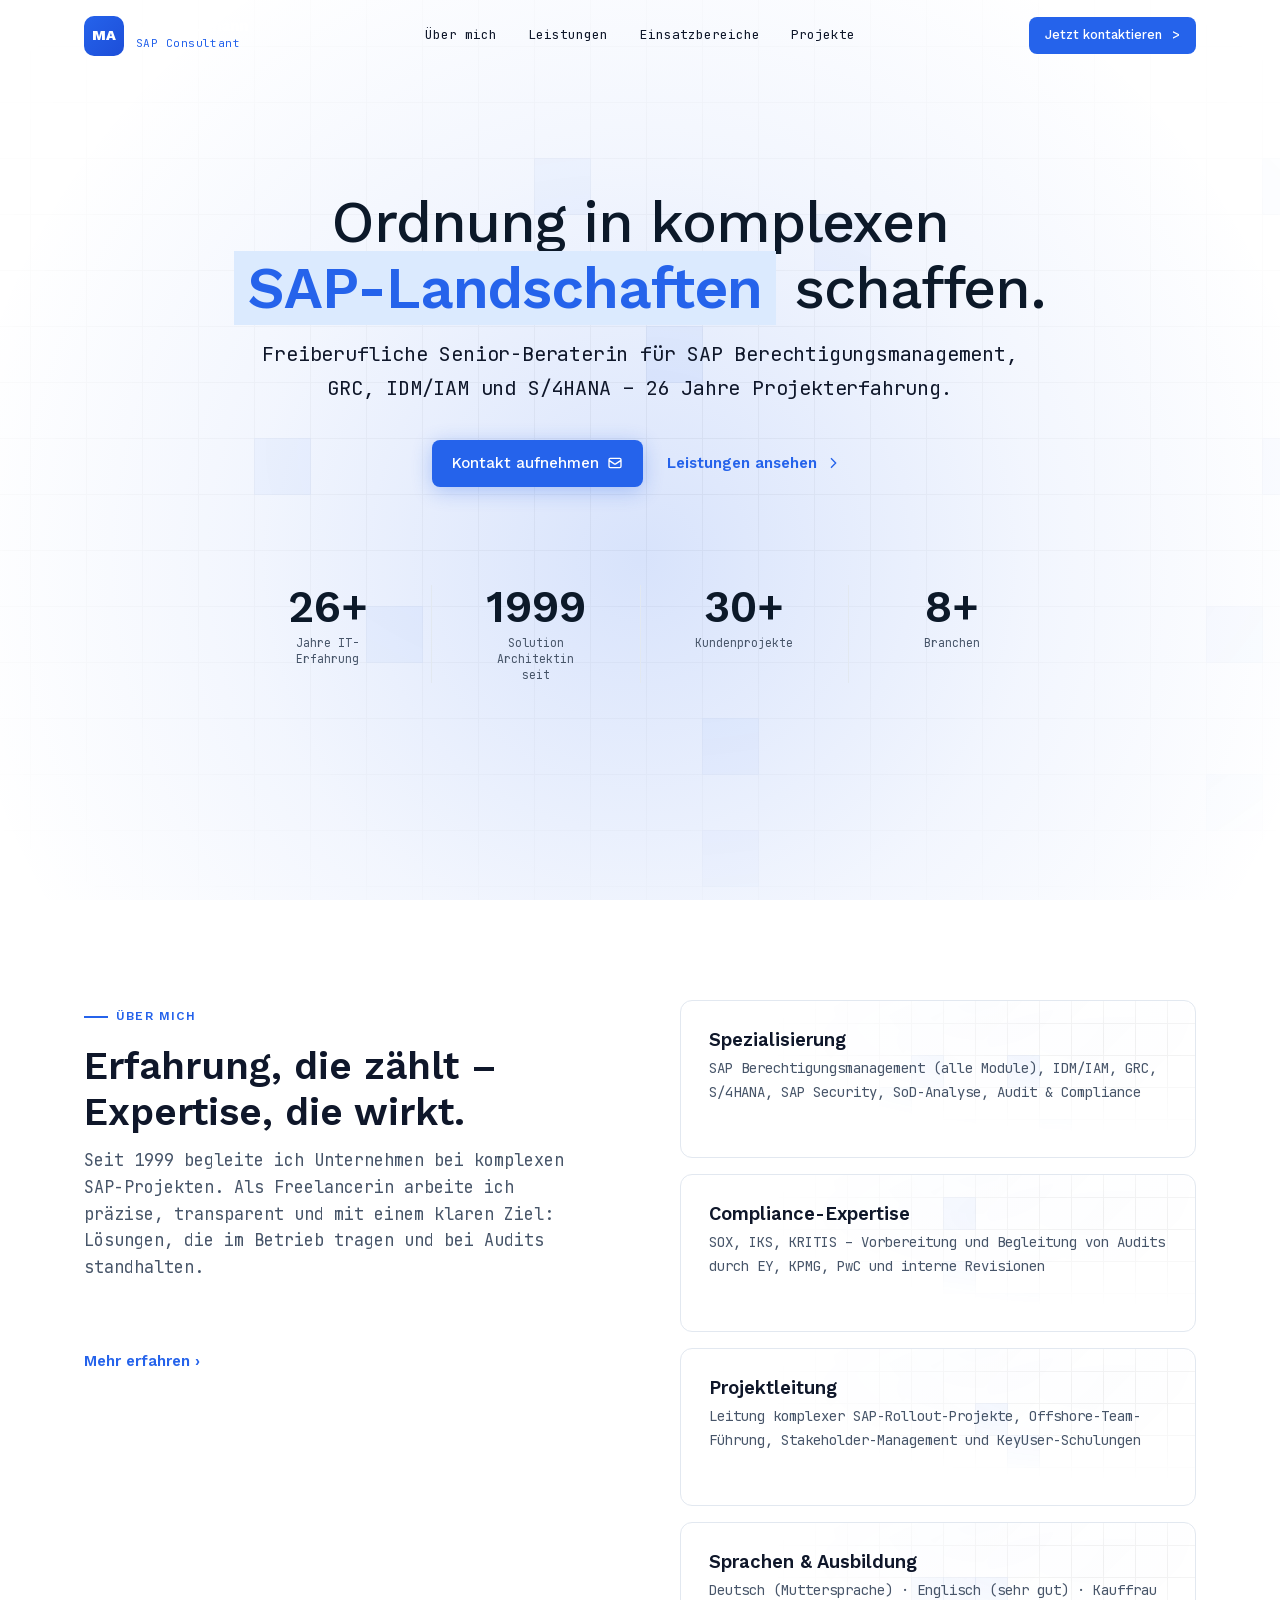
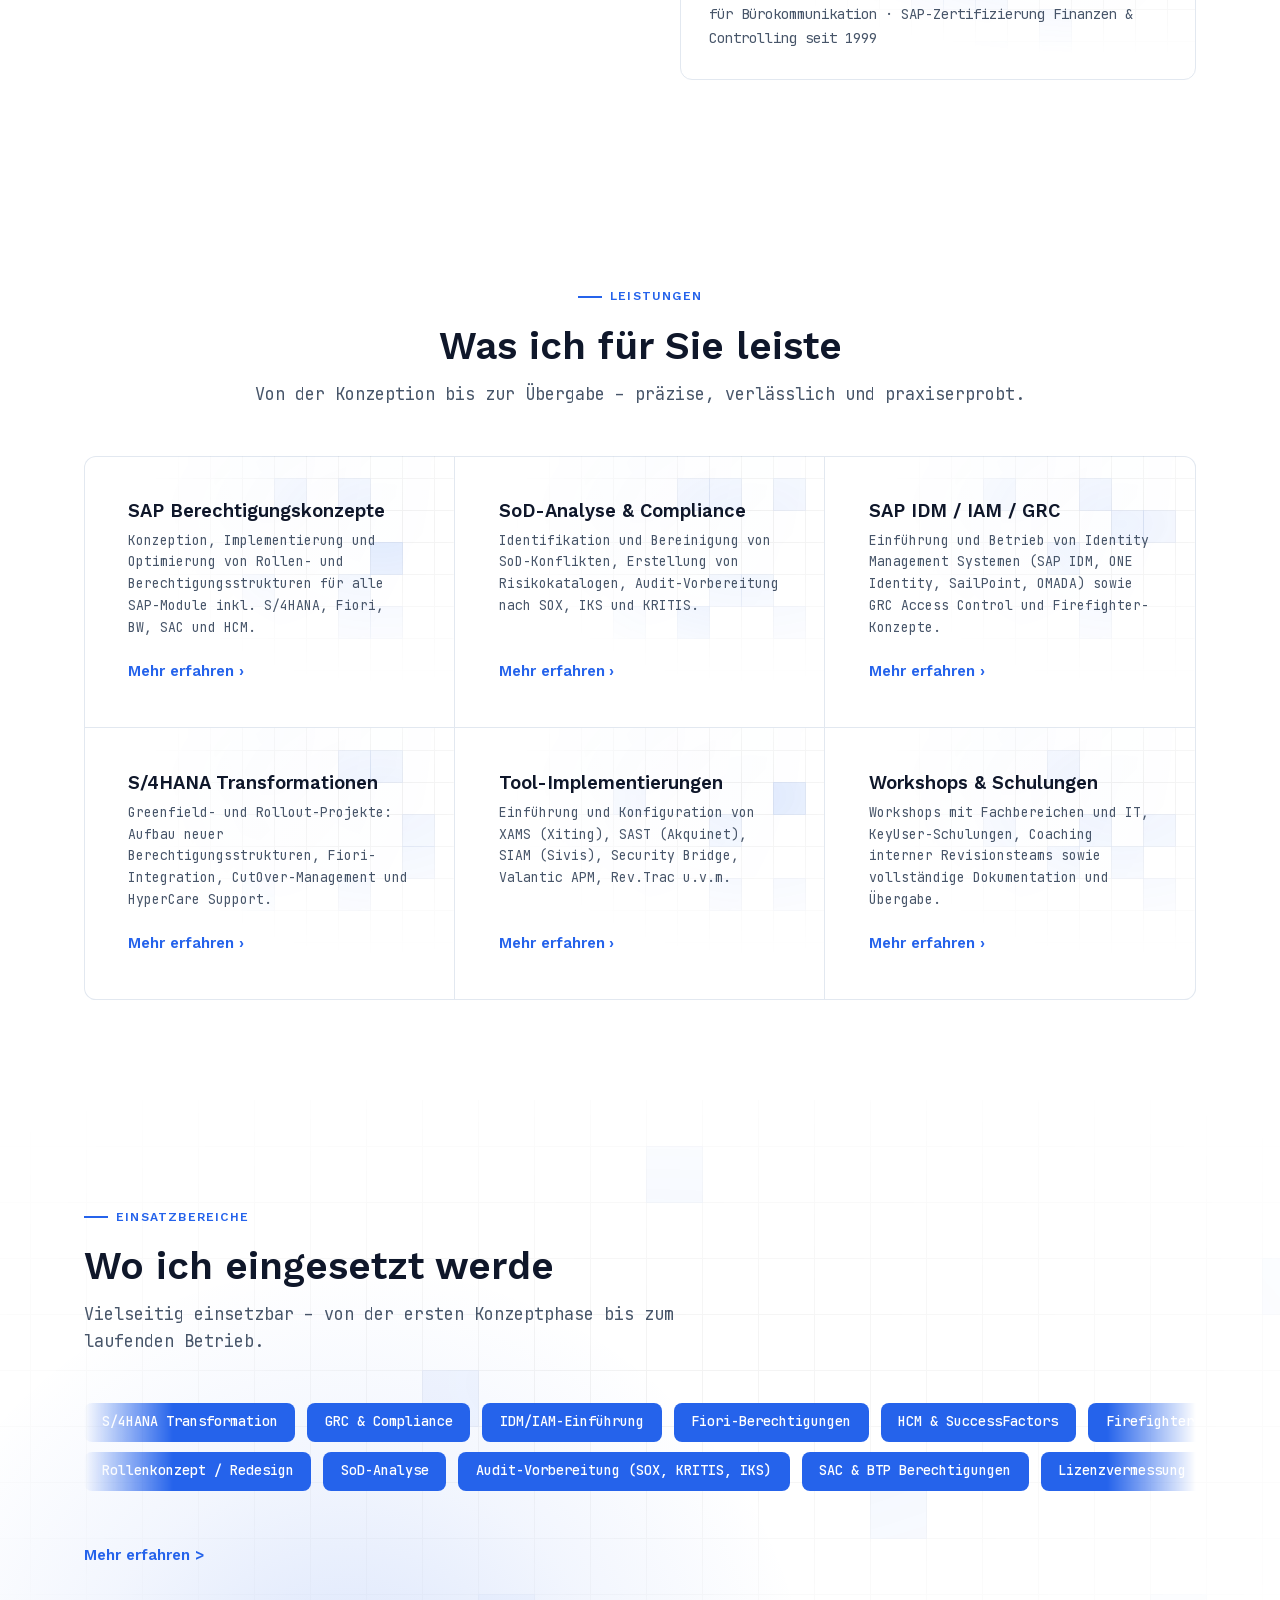
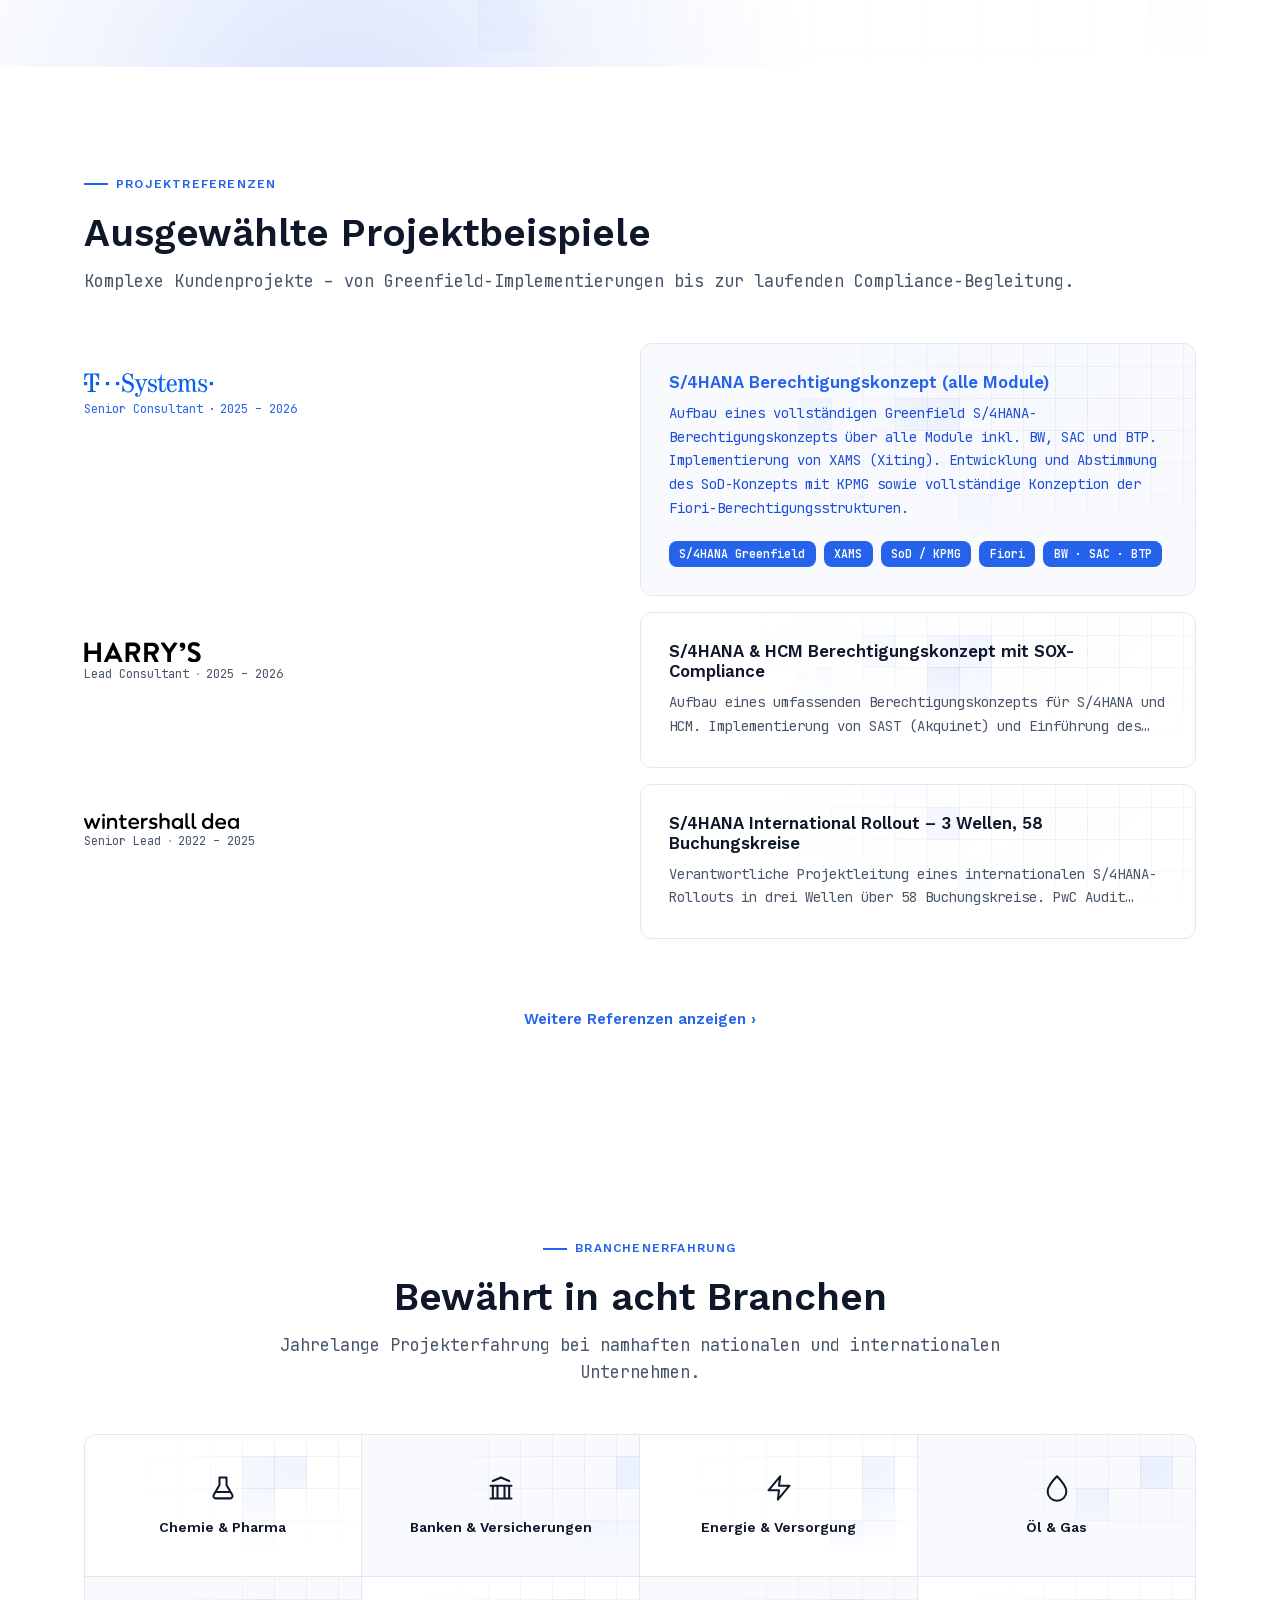
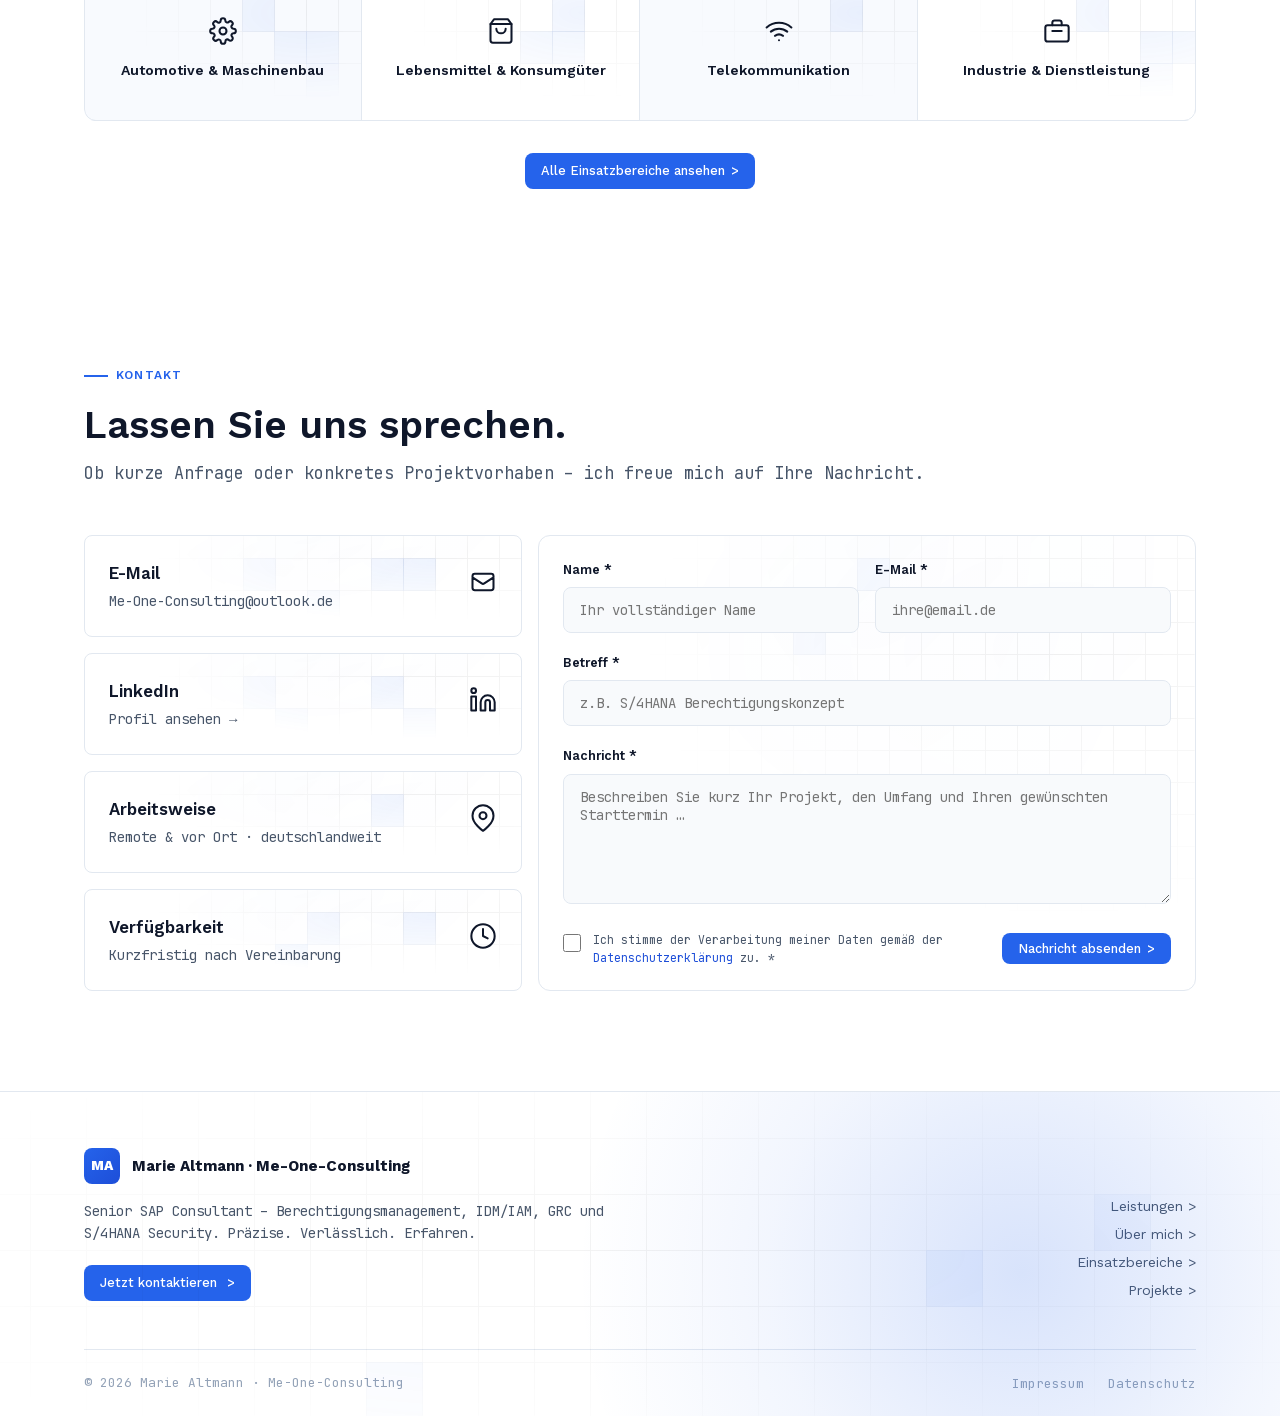
==== commit 42af88e8: "mobile footer + fabren neu" ====
--- a/index.html
+++ b/index.html
@@ -354,7 +354,7 @@
     }
     .timeline-item.active .timeline-logo--img { background: transparent; }
     .timeline-logo--img img { height: 24px; width: auto; display: block; object-fit: contain; }
-    .timeline-item.active .timeline-logo--img img { filter: brightness(0) saturate(100%) invert(27%) sepia(95%) saturate(1345%) hue-rotate(213deg) brightness(105%) contrast(92%); }
+    .timeline-item.active .timeline-logo--img img { filter: brightness(0) saturate(100%) invert(32%) sepia(81%) saturate(4374%) hue-rotate(210deg) brightness(91%) contrast(101%); }
     .timeline-client-name { transition: color .35s; }
     .timeline-item.active .timeline-client-name { color: var(--blue); }
     .timeline-client-role { font-size: .75rem; color: var(--text-sec); transition: color .35s; }
@@ -461,7 +461,7 @@
       .timeline-item { grid-template-columns: 1fr; gap: 1.25rem; }
       .timeline-meta { position: static; flex-direction: row; align-items: center; flex-wrap: wrap; gap: .75rem; padding-top: 0; }
       .timeline-item.active .timeline-logo--img img {
-        filter: brightness(0) saturate(100%) invert(36%) sepia(85%) saturate(3215%) hue-rotate(210deg) brightness(95%) contrast(96%);
+        filter: brightness(0) saturate(100%) invert(32%) sepia(81%) saturate(4374%) hue-rotate(210deg) brightness(91%) contrast(101%);
       }
       .references-more { margin-top: 1.75rem; }
       .timeline-item--telekom .project-tag:last-child { display: none; }
--- a/assets/css/shared.css
+++ b/assets/css/shared.css
@@ -473,6 +473,19 @@
 }
 .footer-brand-name { font-size: .95rem; font-weight: 700; color: var(--text); font-family: 'Work Sans', system-ui, sans-serif; }
 .footer-tagline { font-size: .875rem; color: var(--text-sec); line-height: 1.6; margin-bottom: 1.25rem; max-width: 100%; }
+.footer-nav {
+  display: flex;
+  flex-direction: column;
+  align-items: flex-end;
+  justify-content: flex-end;
+  gap: .35rem;
+}
+.footer-nav-group {
+  display: flex;
+  flex-direction: column;
+  align-items: flex-end;
+  gap: .35rem;
+}
 .footer-nav-link {
   font-size: .875rem; color: var(--text-sec); text-decoration: none;
   transition: color .2s; font-weight: 400;
@@ -524,12 +537,20 @@
   .footer-tagline { order: 2; }
   .footer-nav {
     order: 3;
-    display: flex !important;
+    display: grid !important;
+    grid-template-columns: 1fr 1fr;
     flex-direction: row !important;
-    align-items: center !important;
-    justify-content: space-between !important;
+    align-items: start !important;
+    justify-content: stretch !important;
     width: 100%;
-    gap: .5rem !important;
+    gap: 1.5rem !important;
+  }
+  .footer-nav-group {
+    align-items: flex-start;
+    gap: .45rem;
+  }
+  .footer-nav-group:nth-child(2) {
+    justify-self: center;
   }
   .footer-nav-link {
     min-width: 0;
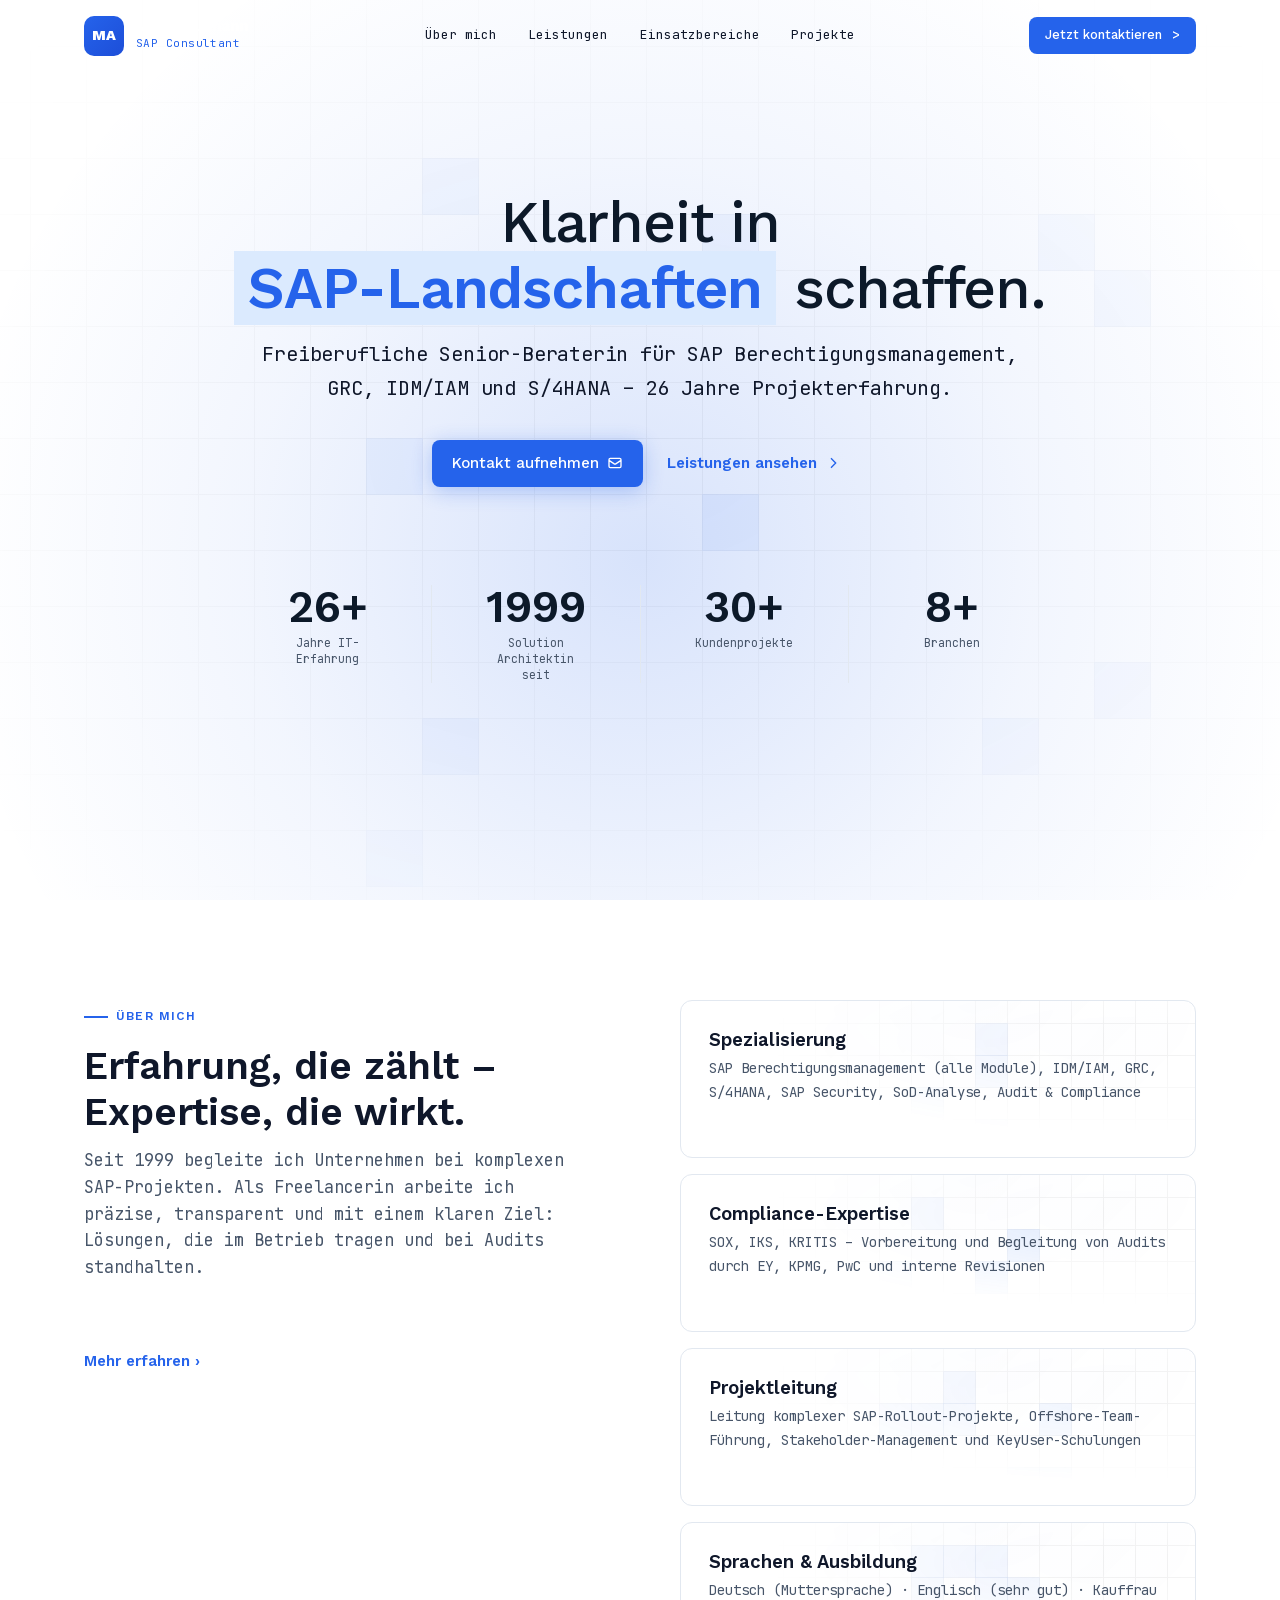
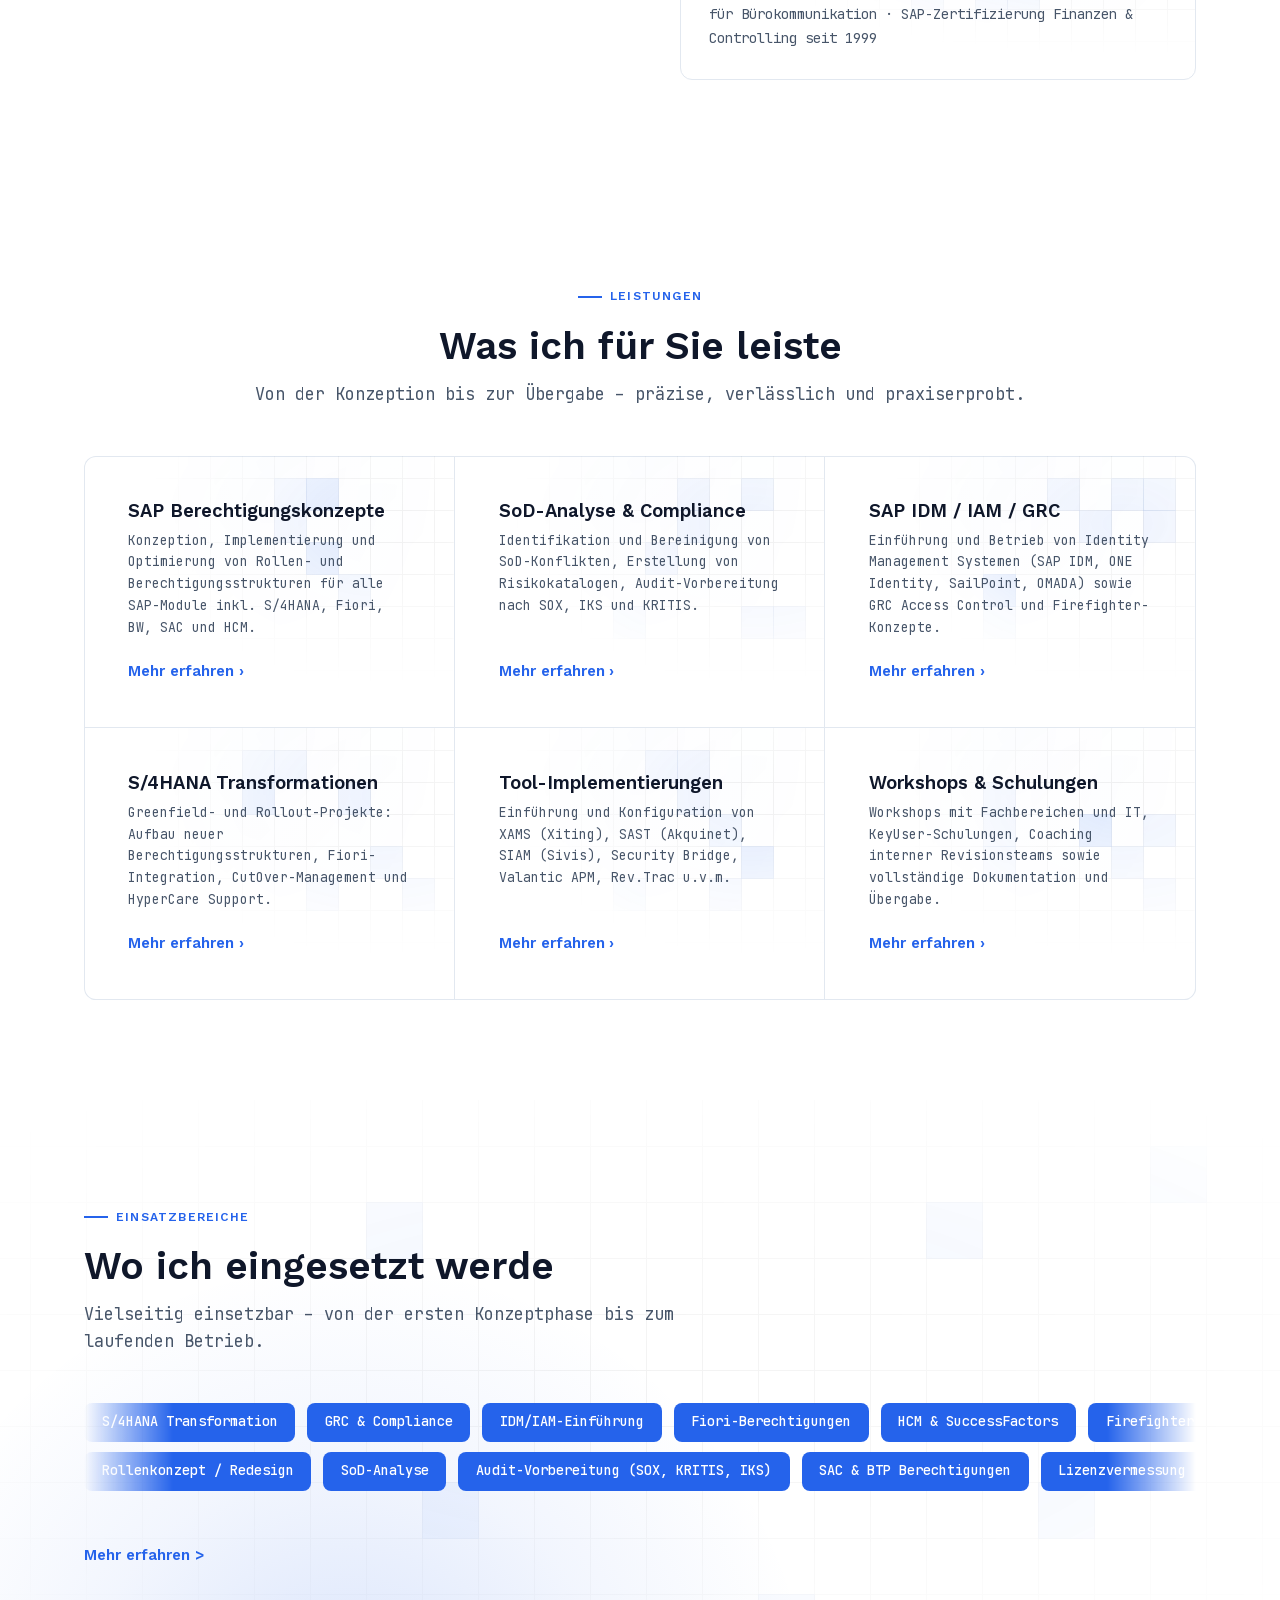
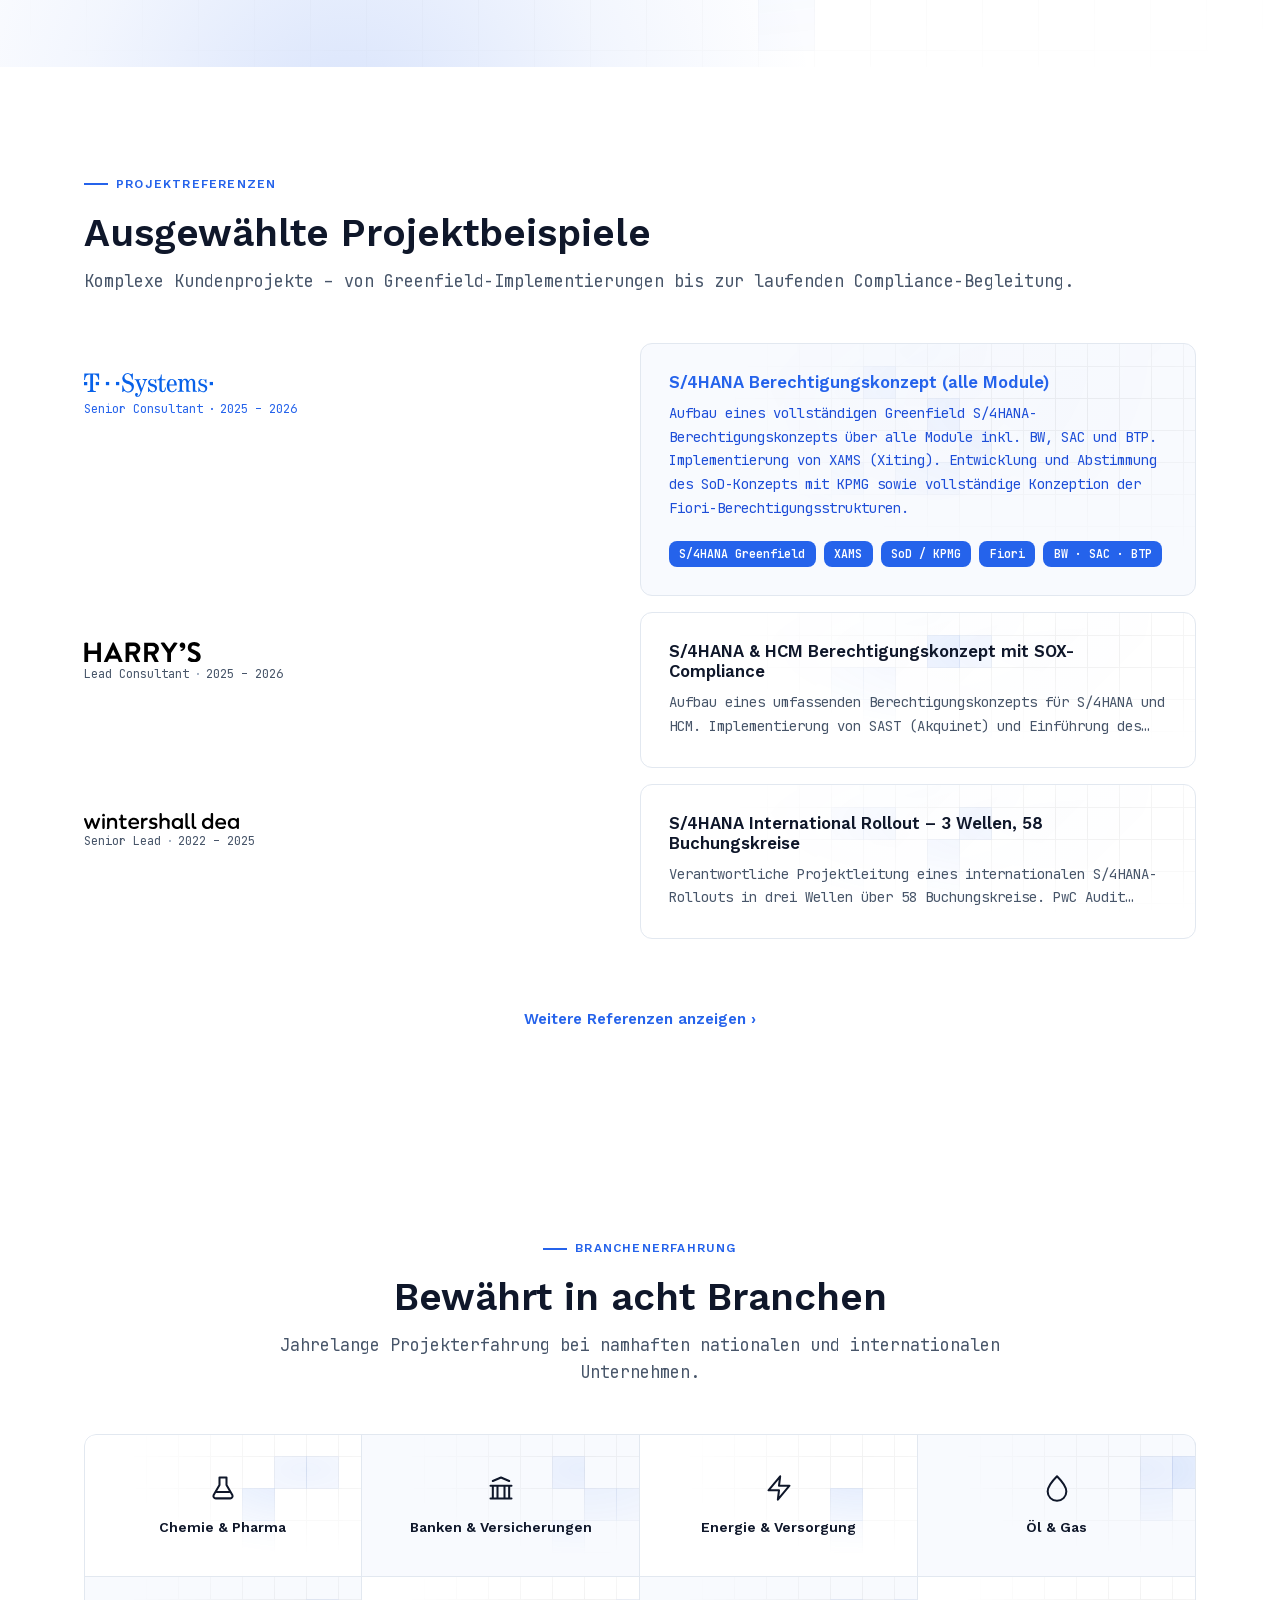
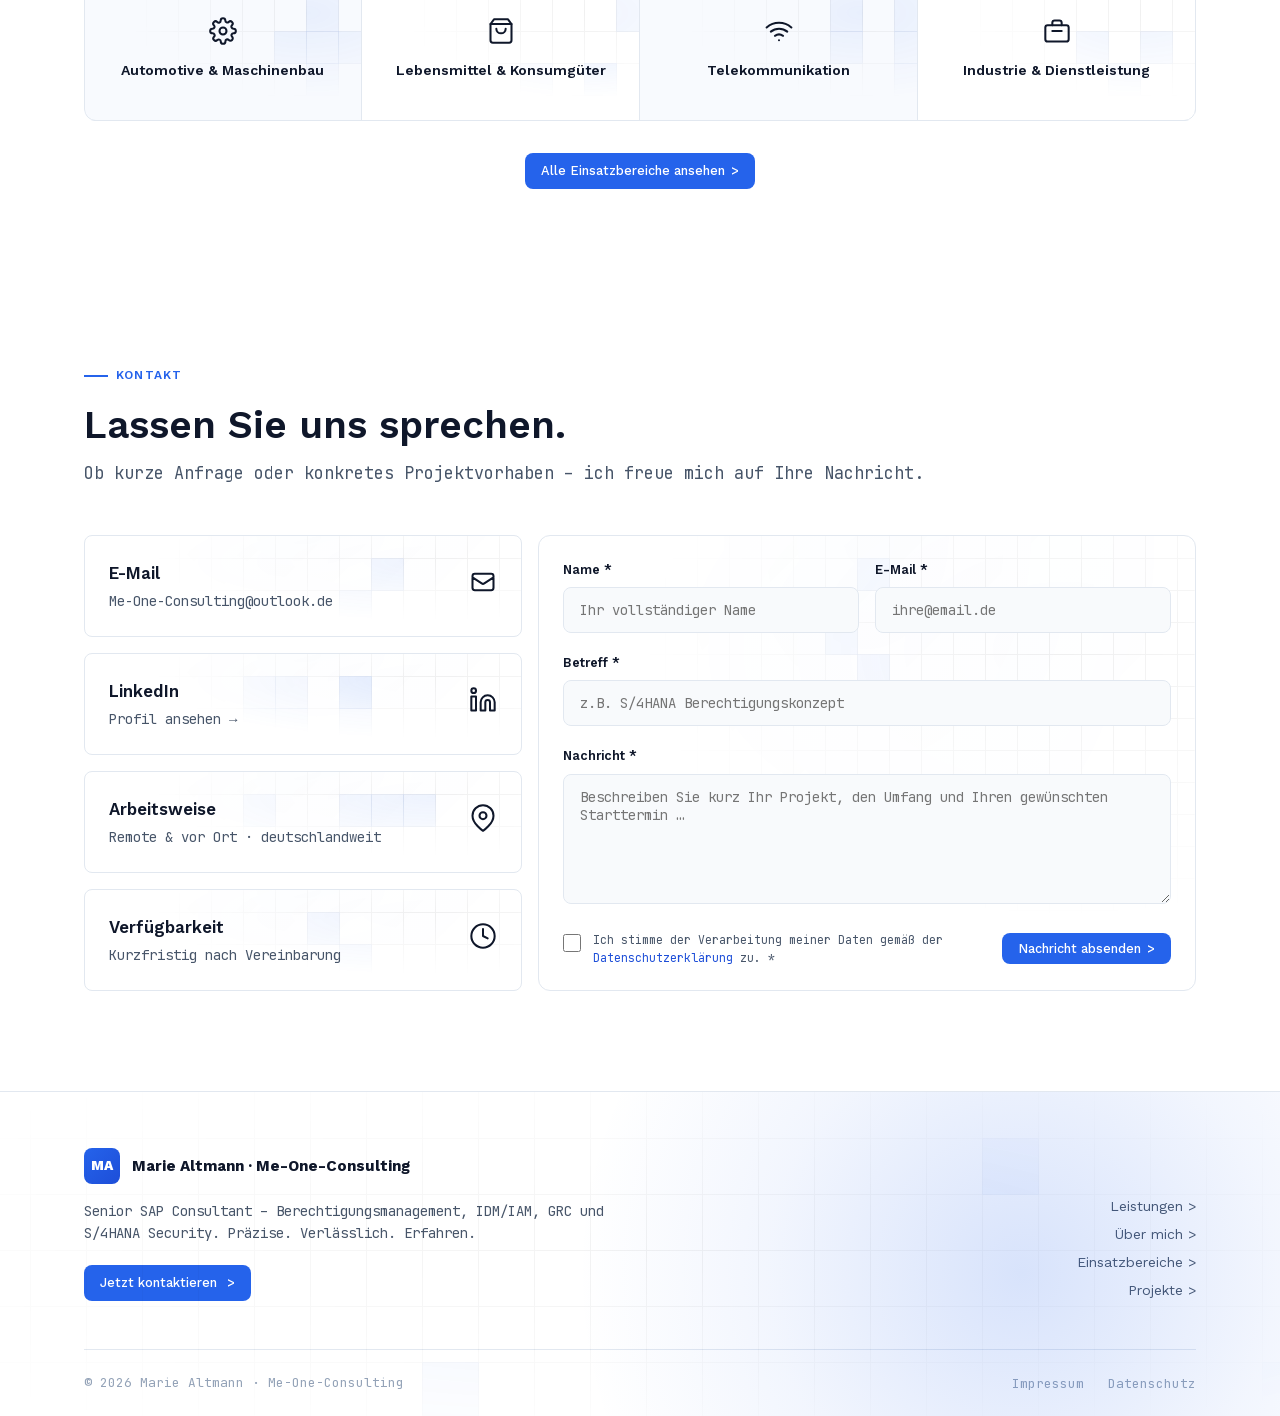
==== commit c2fe7e27: "hero new mobile start" ====
--- a/index.html
+++ b/index.html
@@ -509,7 +509,7 @@
   <div class="hero-orb"></div>
   <div class="container">
     <div class="hero-inner">
-      <h1 class="hero-name">Ordnung in komplexen<br><span class="hero-highlight">SAP-Landschaften</span> schaffen.</h1>
+      <h1 class="hero-name">Klarheit in<br><span class="hero-highlight">SAP-Landschaften</span> schaffen.</h1>
       <p class="hero-sub">Freiberufliche Senior-Beraterin für SAP Berechtigungsmanagement, GRC, IDM/IAM und S/4HANA – 26 Jahre Projekterfahrung.</p>
       <div class="hero-actions">
         <a href="#kontakt" class="btn-primary">
--- a/assets/css/shared.css
+++ b/assets/css/shared.css
@@ -531,10 +531,10 @@
   .nav-links, .nav-cta { display: none; }
   .hamburger { display: flex; }
   .form-row { grid-template-columns: 1fr; }
-  .footer-main { grid-template-columns: 1fr; gap: 2rem; }
+  .footer-main { grid-template-columns: 1fr; gap: 1rem; padding-bottom: 2rem; }
   .footer-main > div:first-child { display: contents; }
-  .footer-brand { order: 1; }
-  .footer-tagline { order: 2; }
+  .footer-brand { order: 1; margin-bottom: .35rem; }
+  .footer-tagline { order: 2; margin-bottom: .35rem; line-height: 1.5; }
   .footer-nav {
     order: 3;
     display: grid !important;
@@ -543,7 +543,7 @@
     align-items: start !important;
     justify-content: stretch !important;
     width: 100%;
-    gap: 1.5rem !important;
+    gap: 1rem !important;
   }
   .footer-nav-group {
     align-items: flex-start;
@@ -563,7 +563,7 @@
     display: inline-flex;
     width: 100%;
     justify-content: center;
-    margin-top: -.75rem;
+    margin-top: .35rem;
   }
   .section-sub { margin-bottom: 2rem; font-size: .95rem; }
   .page-hero-inner { padding: 2.5rem 0 3rem; }
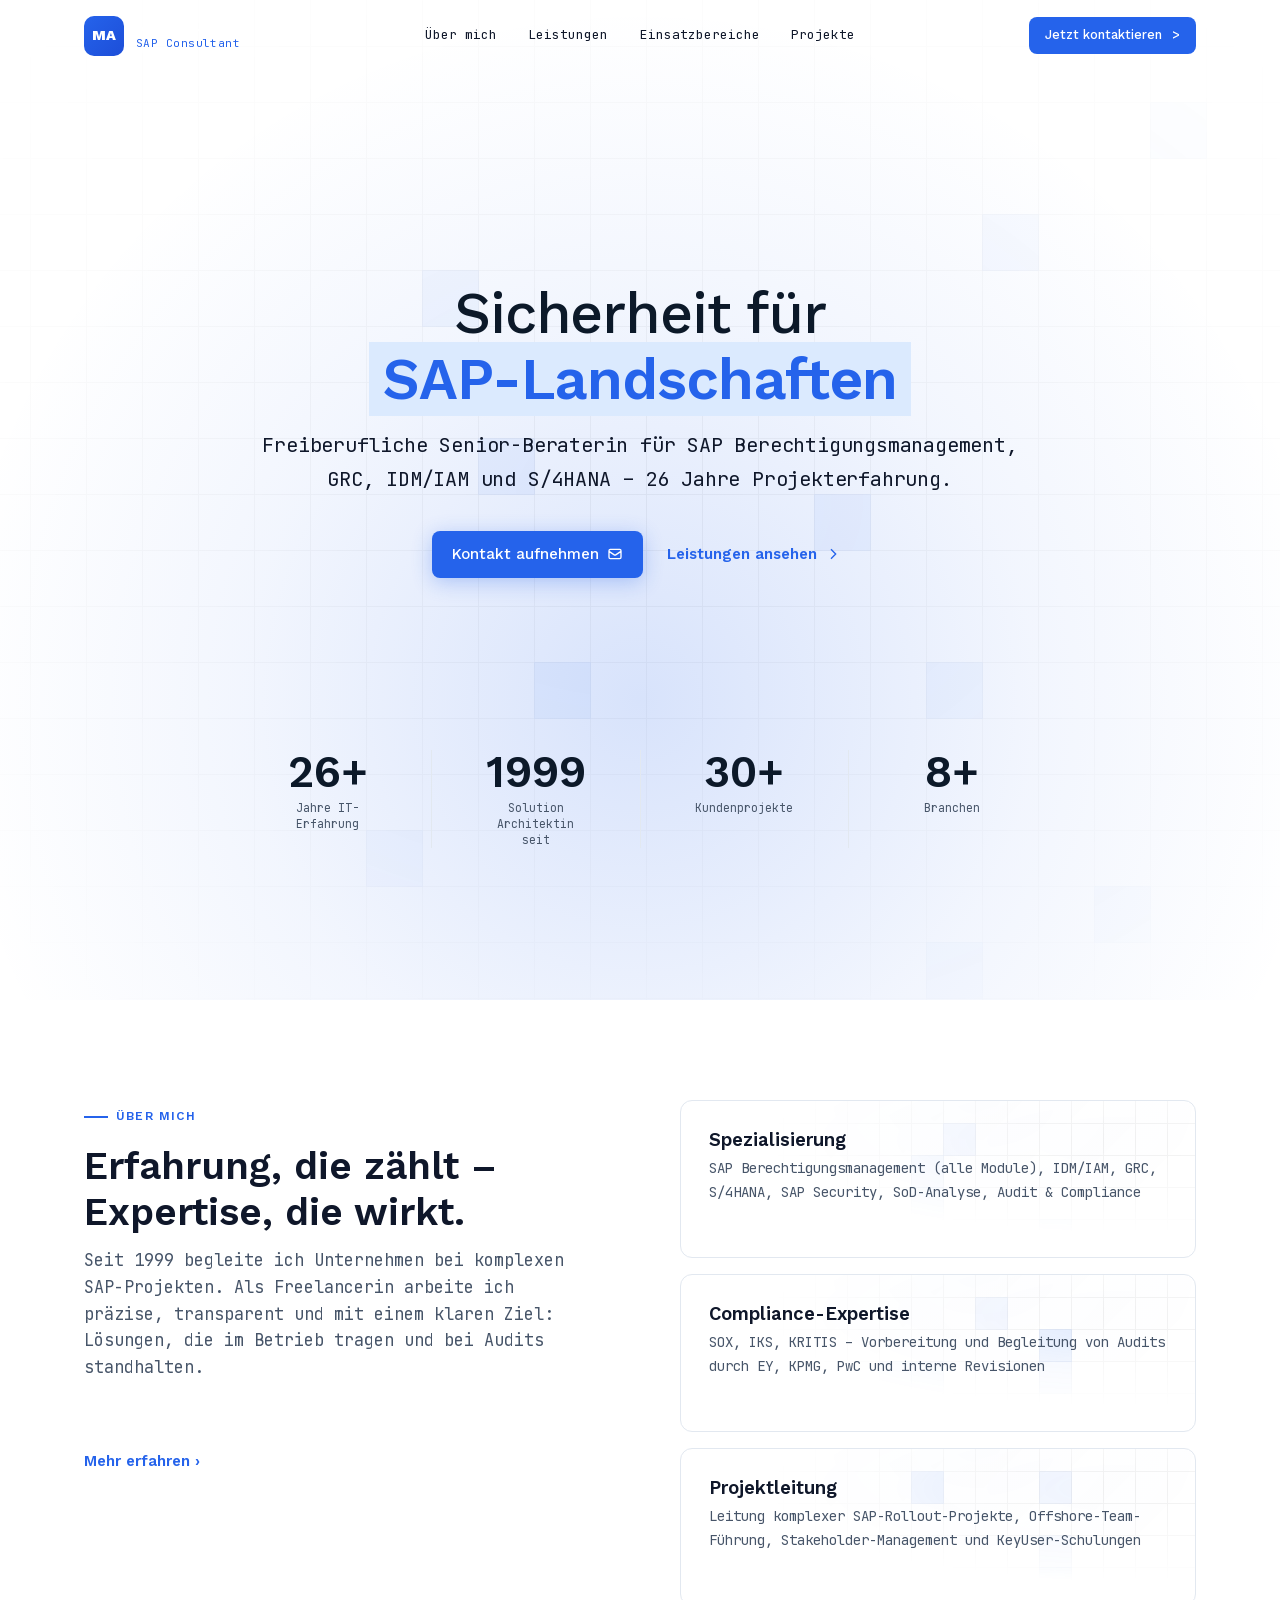
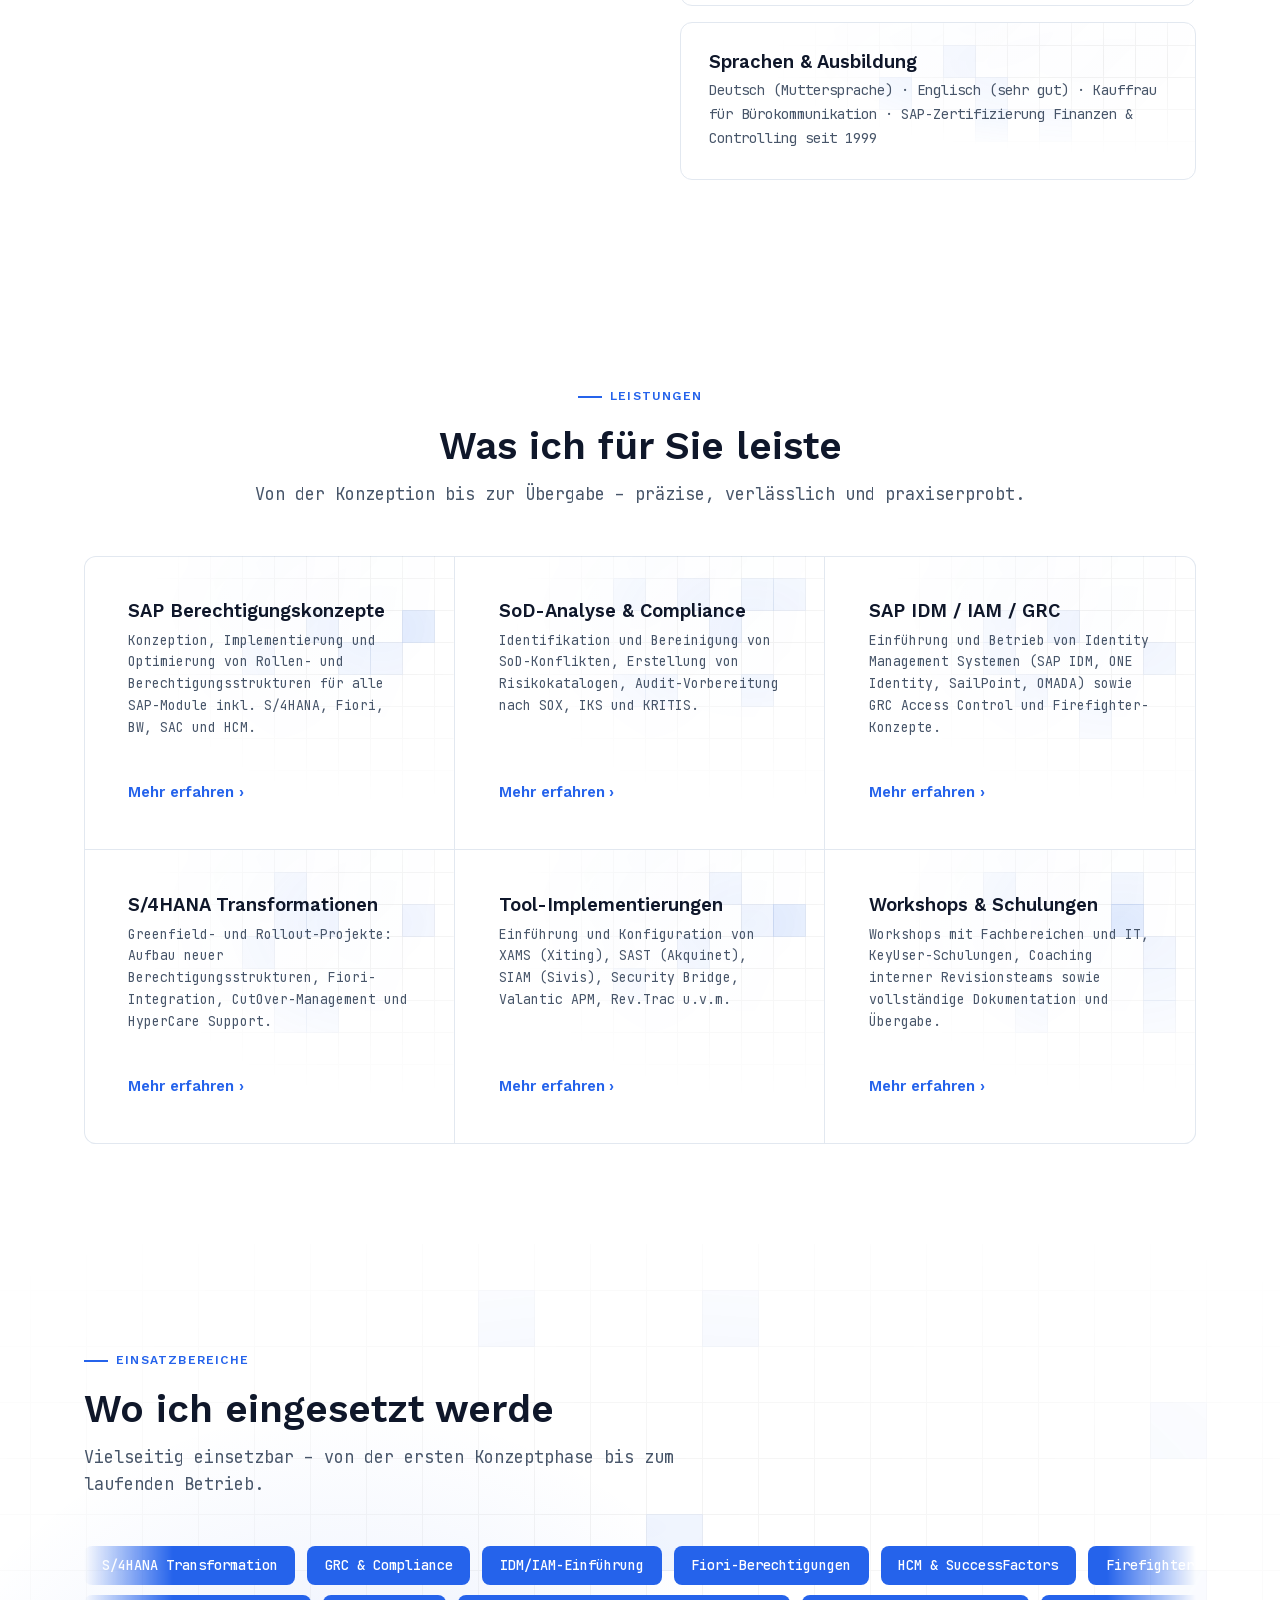
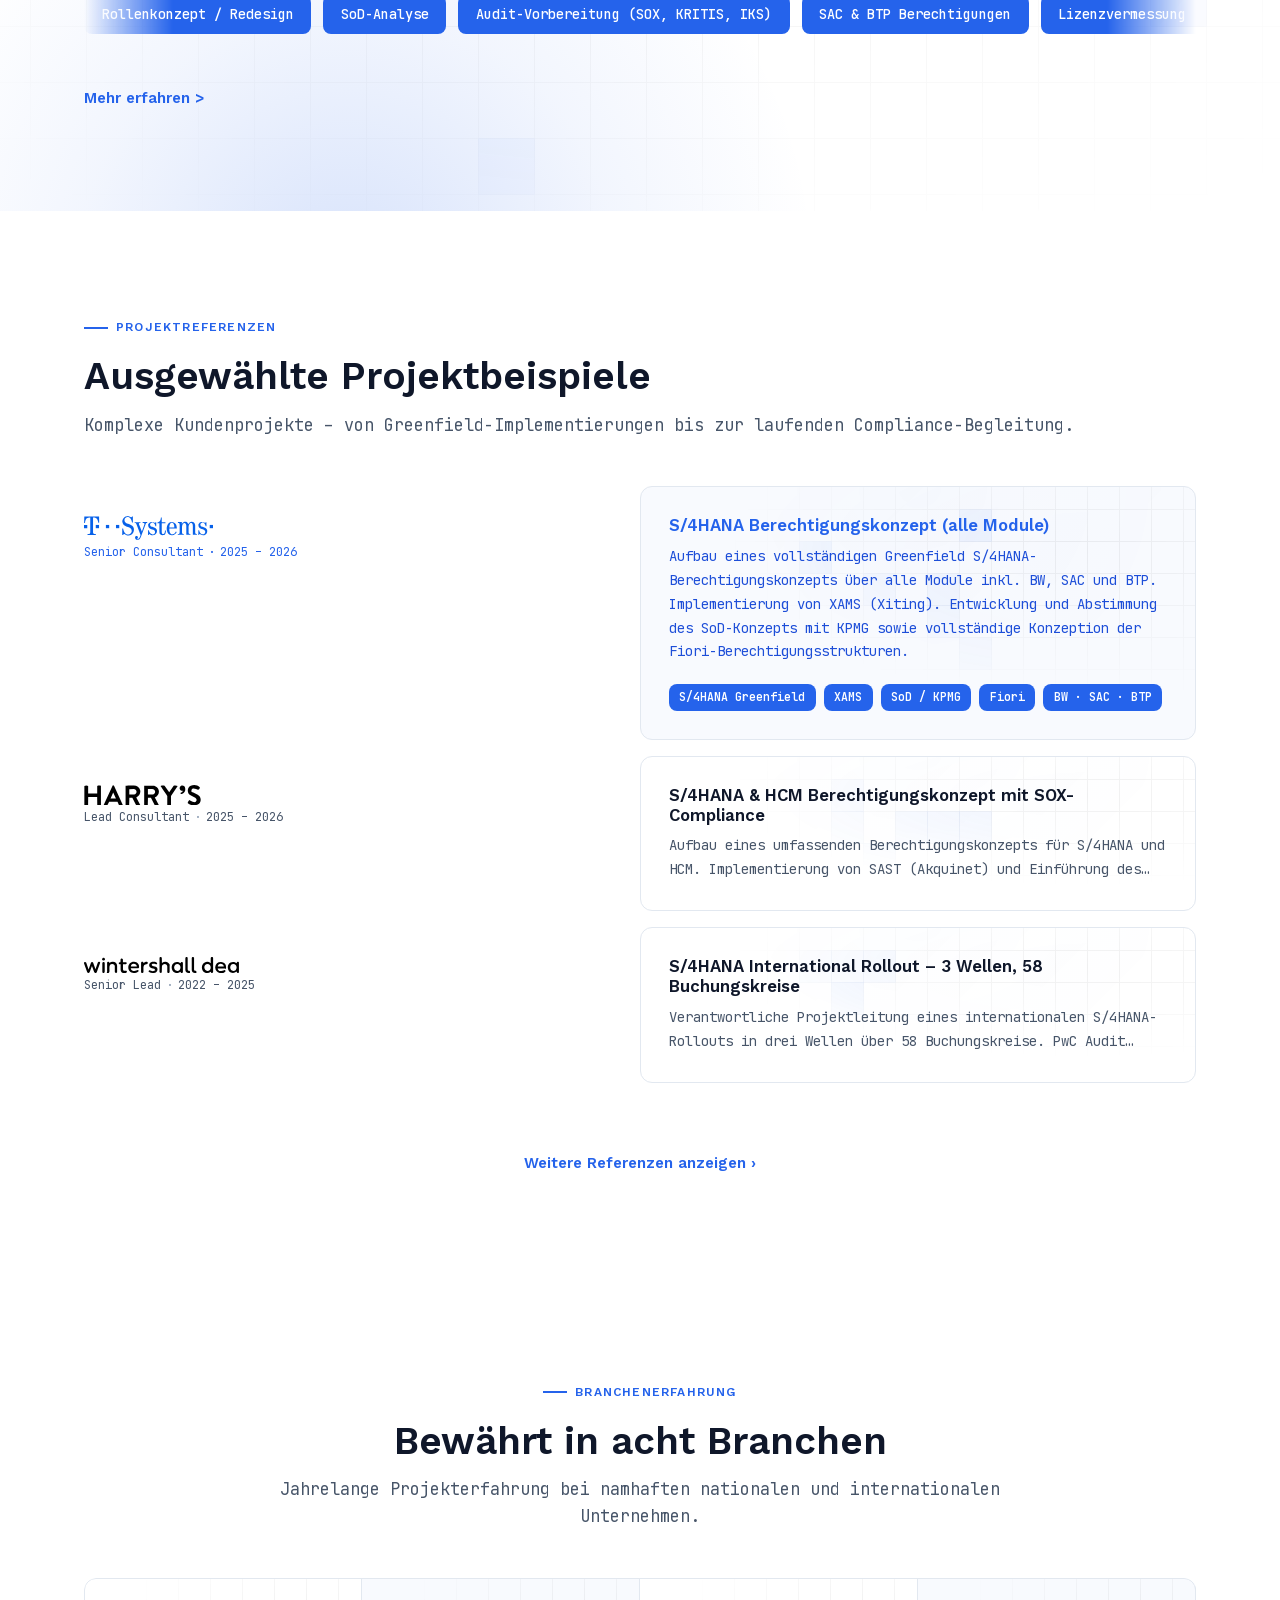
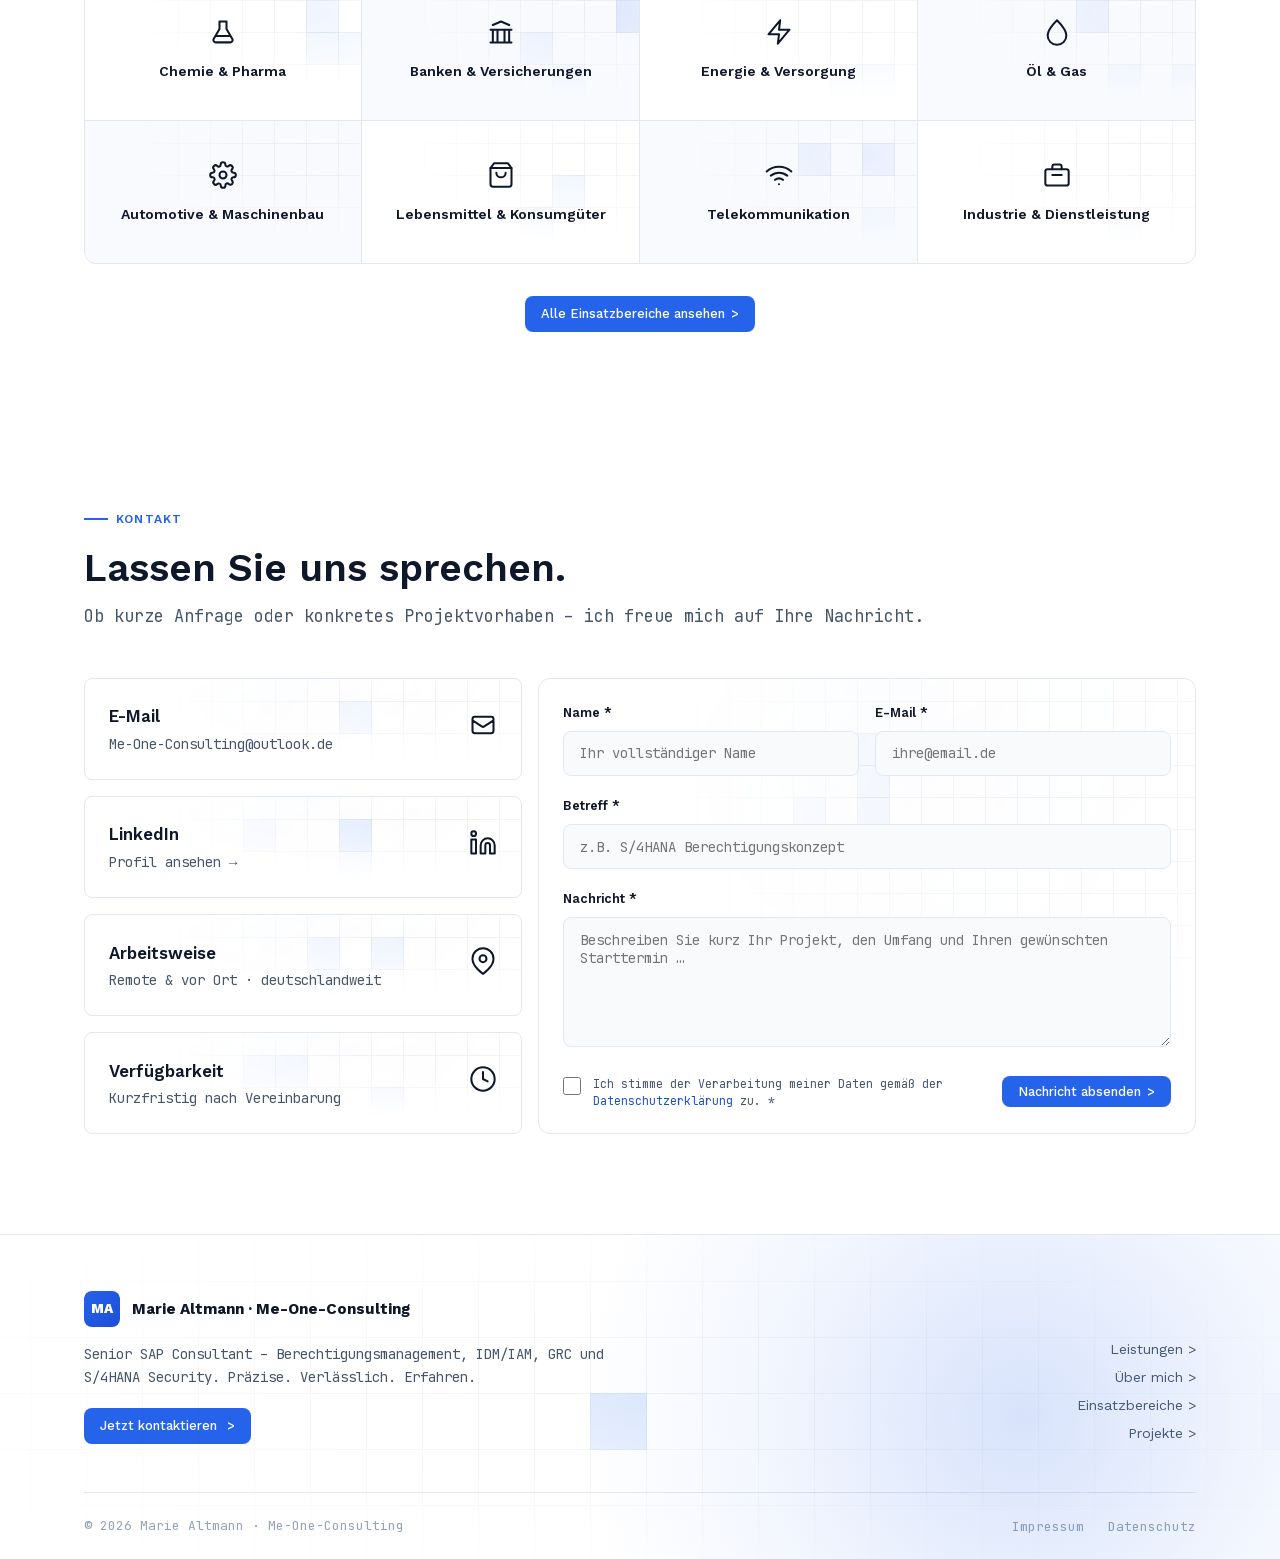
==== commit 6e881df4: "ready" ====
--- a/index.html
+++ b/index.html
@@ -44,7 +44,7 @@
     /* ─── HERO ─── */
     #hero {
       min-height: 100vh; padding-top: var(--nav-h);
-      display: flex; align-items: center;
+      display: flex; align-items: stretch;
       background: var(--white);
       position: relative; overflow: hidden;
     }
@@ -64,7 +64,12 @@
       position: relative; z-index: 1;
       max-width: 1100px; text-align: center;
       margin: 0 auto;
-    }
+      width: 100%;
+      min-height: calc(100vh - var(--nav-h));
+      display: flex; align-items: center; justify-content: center;
+      padding-bottom: 9rem;
+    }
+    .hero-copy { width: 100%; transform: translateY(1rem); }
     .hero-badge {
       display: inline-flex; align-items: center; gap: .5rem;
       background: rgba(37,99,235,.12); border: 1px solid rgba(37,99,235,.3);
@@ -106,10 +111,11 @@
     .btn-outline:hover svg { transform: translateX(5px); }
 
     .hero-stats {
+      position: absolute; left: 50%; bottom: 3.25rem;
+      transform: translateX(-50%);
       display: flex; justify-content: center; gap: 0;
-      margin-top: 3.5rem; padding-top: 2.5rem;
-      width: 65vw;
-      margin-left: calc(50% - 32.5vw);
+      margin: 0; padding-top: 0;
+      width: min(65vw, 1100px);
     }
     .hero-stat {
       flex: 1;
@@ -452,7 +458,14 @@
       .about-sdg-wrap .sdg-card.is-active h4,
       .about-sdg-wrap .sdg-card.is-active p { color: var(--blue); }
       #hero { align-items: flex-start; padding-top: calc(var(--nav-h) + 5rem); }
-      .hero-inner { text-align: left; }
+      .hero-inner {
+        display: block;
+        min-height: 0;
+        padding-bottom: 0;
+        text-align: left;
+      }
+      .hero-copy { transform: none; }
+      .hero-name { text-indent: .25em; }
       .hero-sub { margin-left: 0; margin-right: 0; }
       .hero-actions { justify-content: flex-start; flex-direction: column; align-items: stretch; }
       .hero-actions .btn-primary { width: 100%; justify-content: center; text-align: center; }
@@ -467,6 +480,7 @@
       .timeline-item--telekom .project-tag:last-child { display: none; }
       .about-stats { grid-template-columns: 1fr 1fr; }
       .hero-stats {
+        position: static; transform: none;
         width: 100%; margin-left: 0;
         display: grid; grid-template-columns: 1fr 1fr;
         padding-top: 1.25rem; margin-top: 1.5rem;
@@ -509,17 +523,19 @@
   <div class="hero-orb"></div>
   <div class="container">
     <div class="hero-inner">
-      <h1 class="hero-name">Klarheit in<br><span class="hero-highlight">SAP-Landschaften</span> schaffen.</h1>
-      <p class="hero-sub">Freiberufliche Senior-Beraterin für SAP Berechtigungsmanagement, GRC, IDM/IAM und S/4HANA – 26 Jahre Projekterfahrung.</p>
-      <div class="hero-actions">
-        <a href="#kontakt" class="btn-primary">
-          Kontakt aufnehmen
-          <svg width="16" height="16" fill="none" viewBox="0 0 24 24" stroke="currentColor" stroke-width="2"><path d="M3 8l7.89 5.26a2 2 0 002.22 0L21 8M5 19h14a2 2 0 002-2V7a2 2 0 00-2-2H5a2 2 0 00-2 2v10a2 2 0 002 2z"/></svg>
-        </a>
-        <a href="#leistungen" class="btn-outline">
-          Leistungen ansehen
-          <svg width="16" height="16" fill="none" viewBox="0 0 24 24" stroke="currentColor" stroke-width="2"><path d="M9 5l7 7-7 7"/></svg>
-        </a>
+      <div class="hero-copy">
+        <h1 class="hero-name">Sicherheit für<br><span class="hero-highlight">SAP-Landschaften</span></h1>
+        <p class="hero-sub">Freiberufliche Senior-Beraterin für SAP Berechtigungsmanagement, GRC, IDM/IAM und S/4HANA – 26 Jahre Projekterfahrung.</p>
+        <div class="hero-actions">
+          <a href="#kontakt" class="btn-primary">
+            Kontakt aufnehmen
+            <svg width="16" height="16" fill="none" viewBox="0 0 24 24" stroke="currentColor" stroke-width="2"><path d="M3 8l7.89 5.26a2 2 0 002.22 0L21 8M5 19h14a2 2 0 002-2V7a2 2 0 00-2-2H5a2 2 0 00-2 2v10a2 2 0 002 2z"/></svg>
+          </a>
+          <a href="#leistungen" class="btn-outline">
+            Leistungen ansehen
+            <svg width="16" height="16" fill="none" viewBox="0 0 24 24" stroke="currentColor" stroke-width="2"><path d="M9 5l7 7-7 7"/></svg>
+          </a>
+        </div>
       </div>
       <div class="hero-stats">
         <div class="hero-stat">
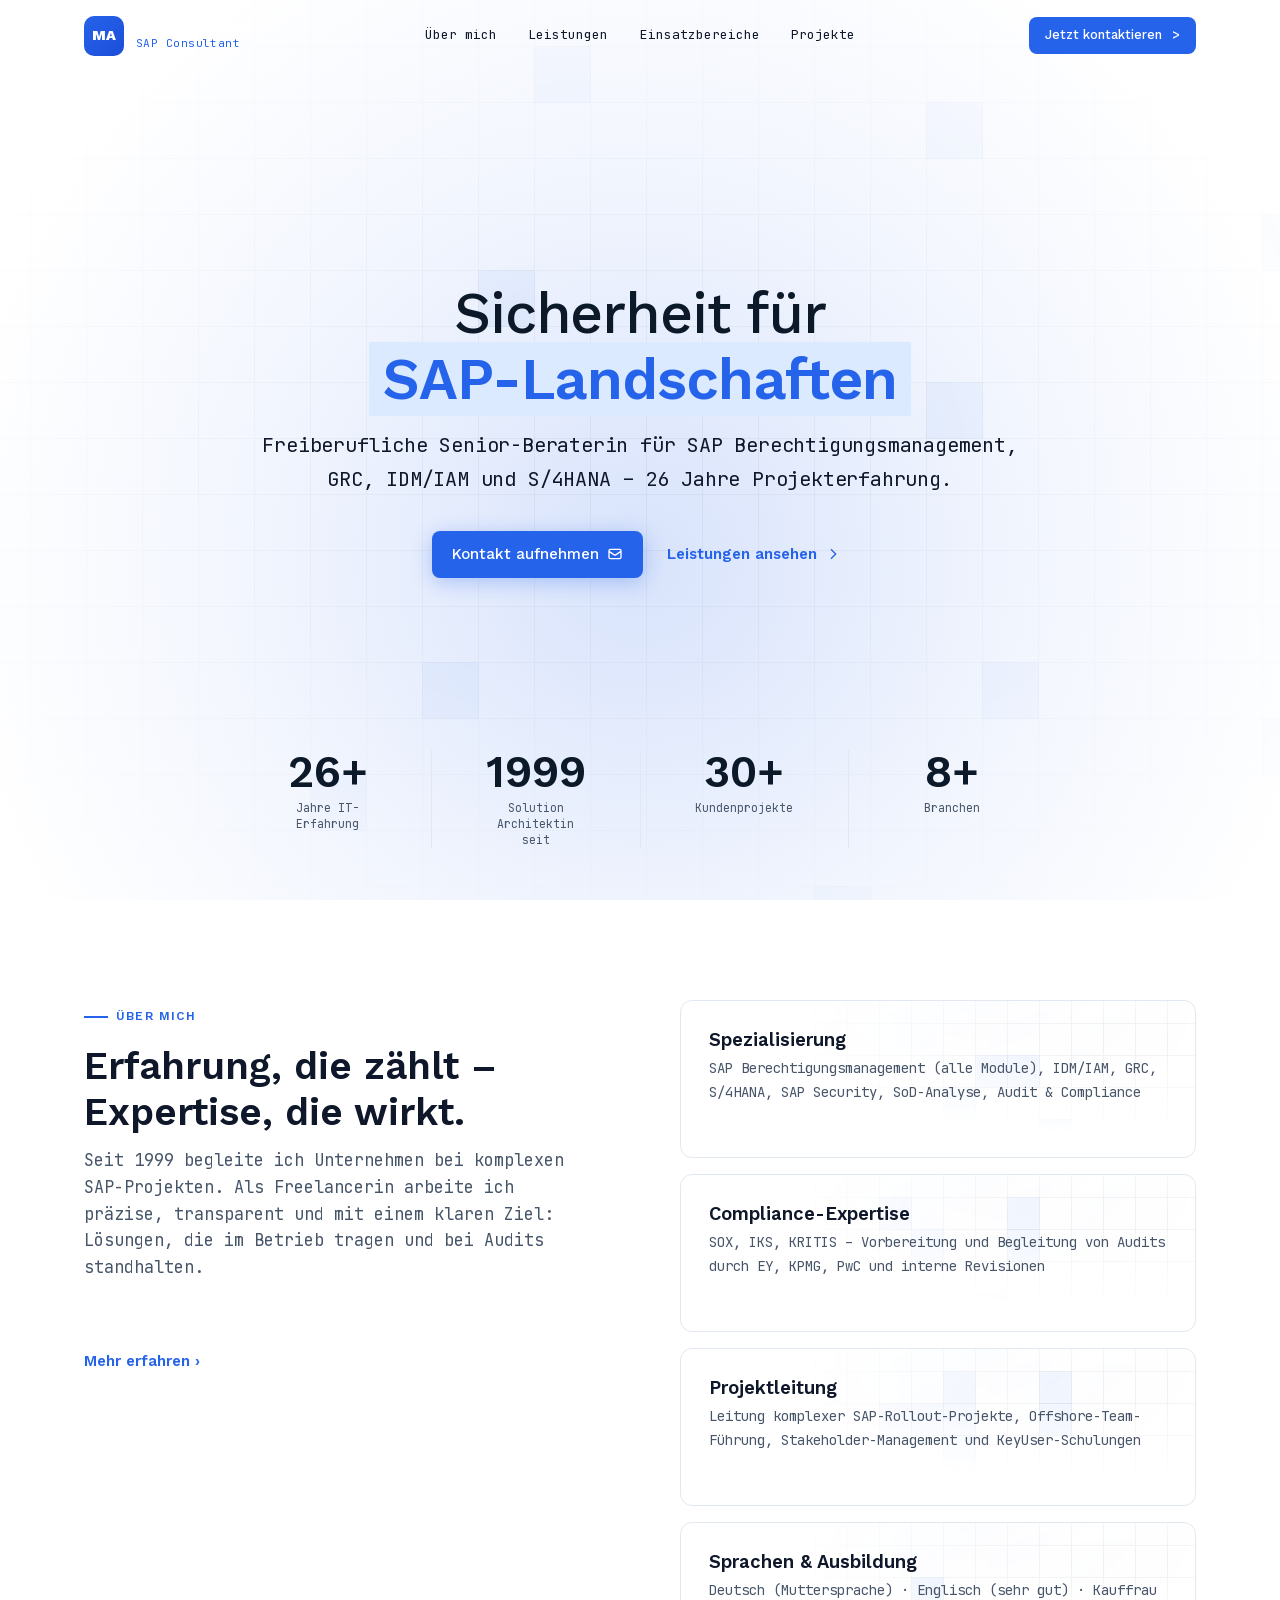
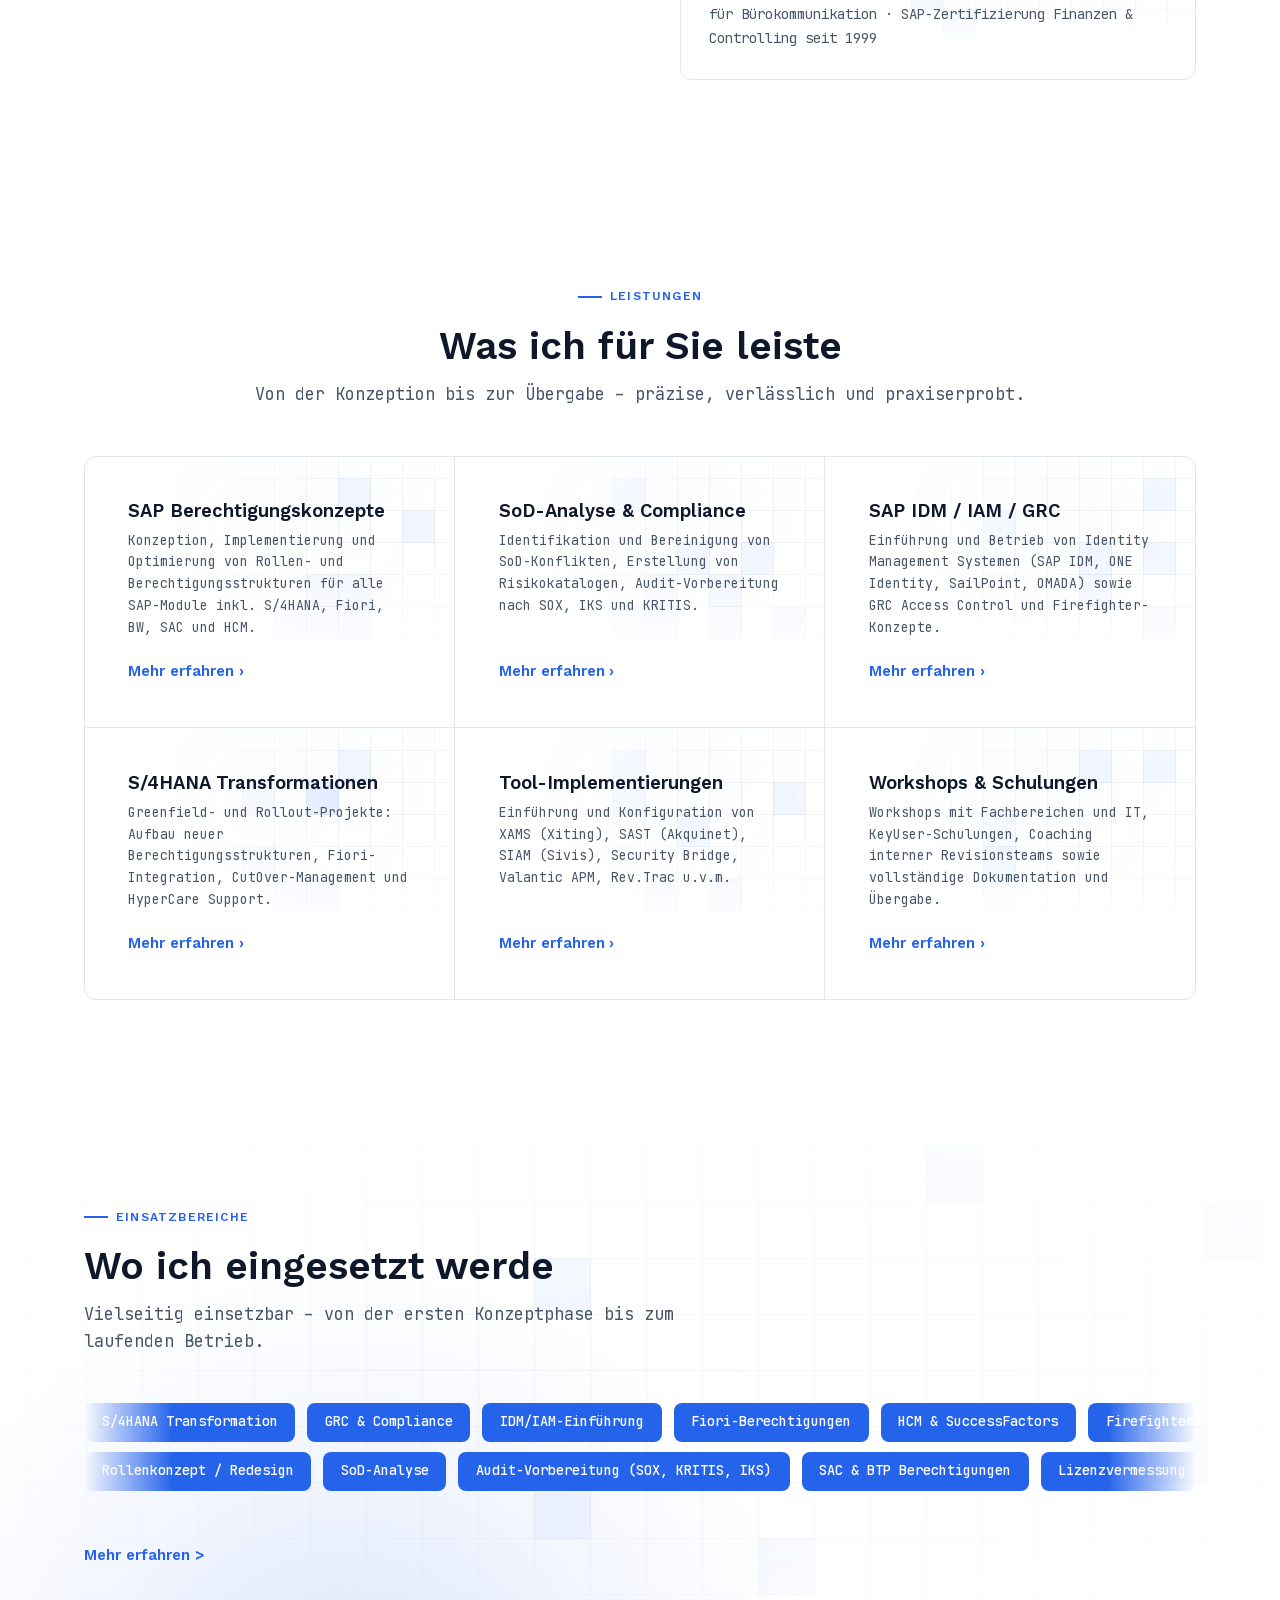
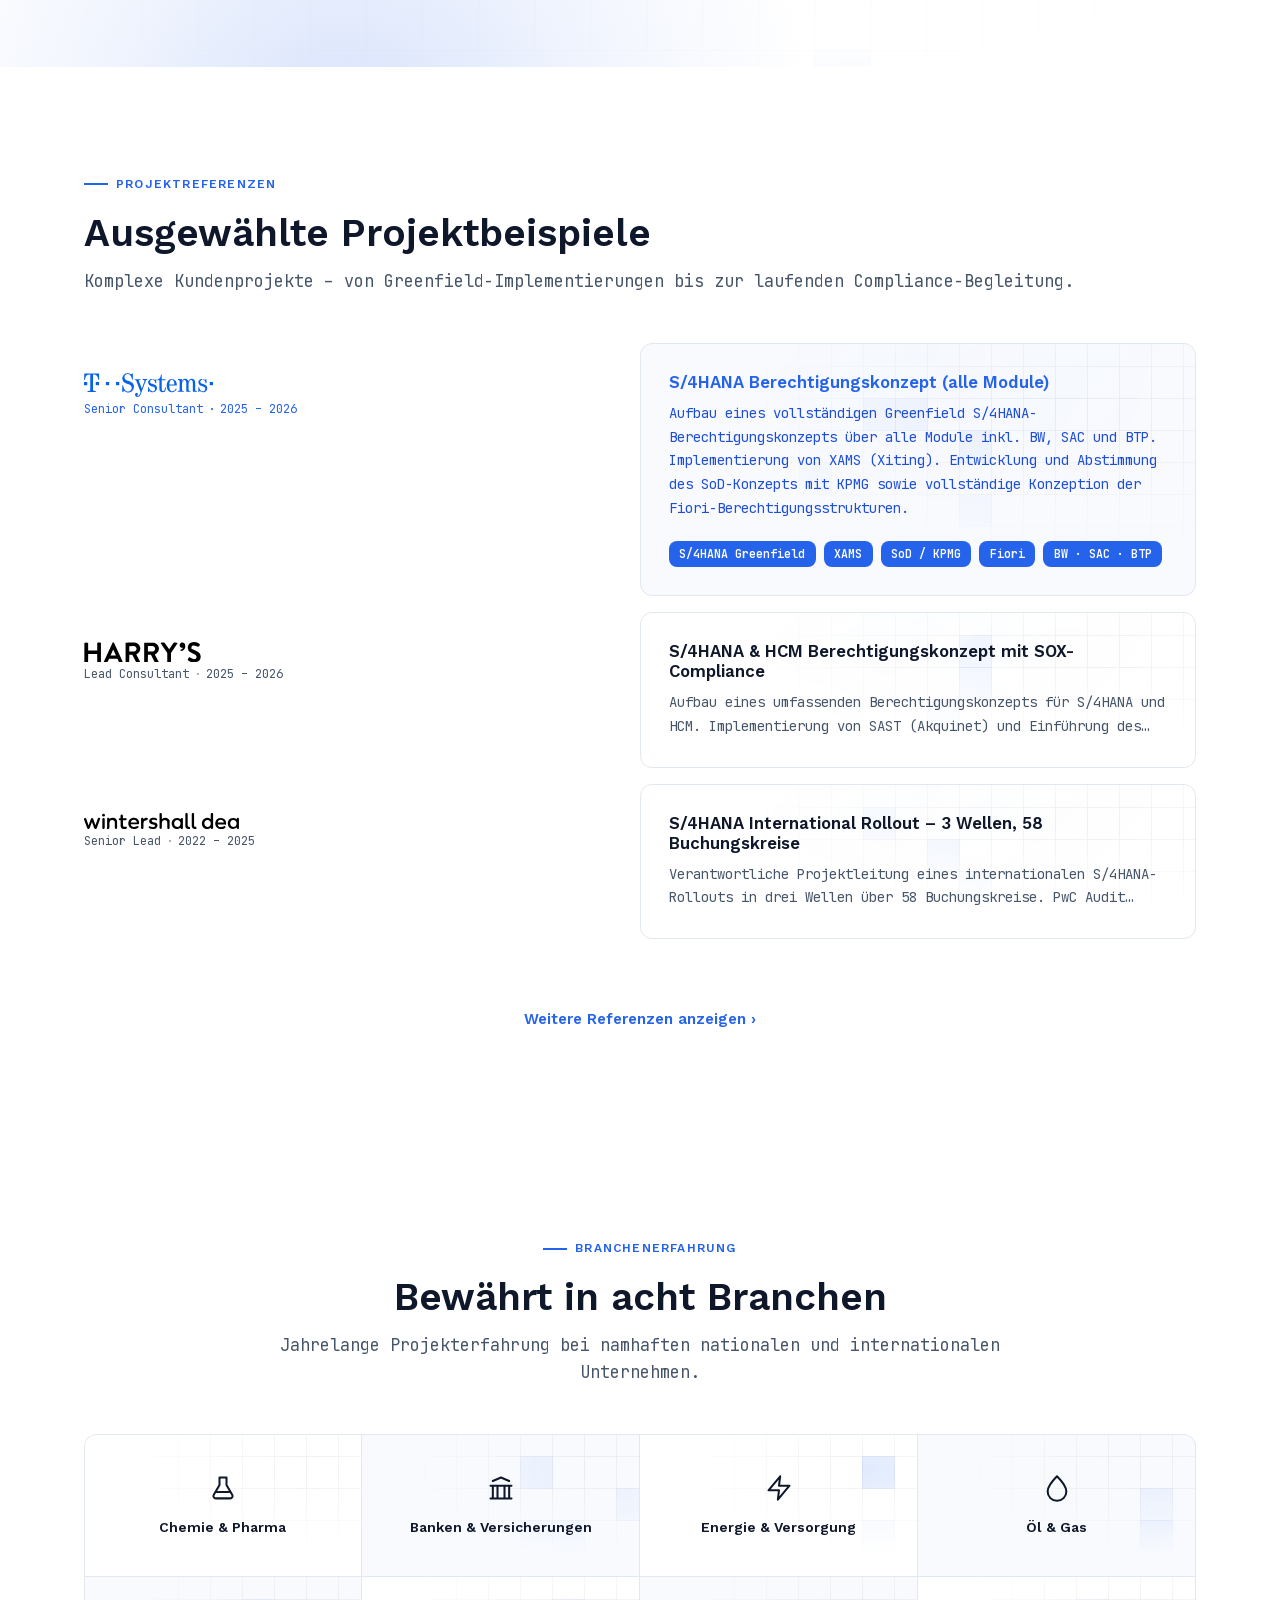
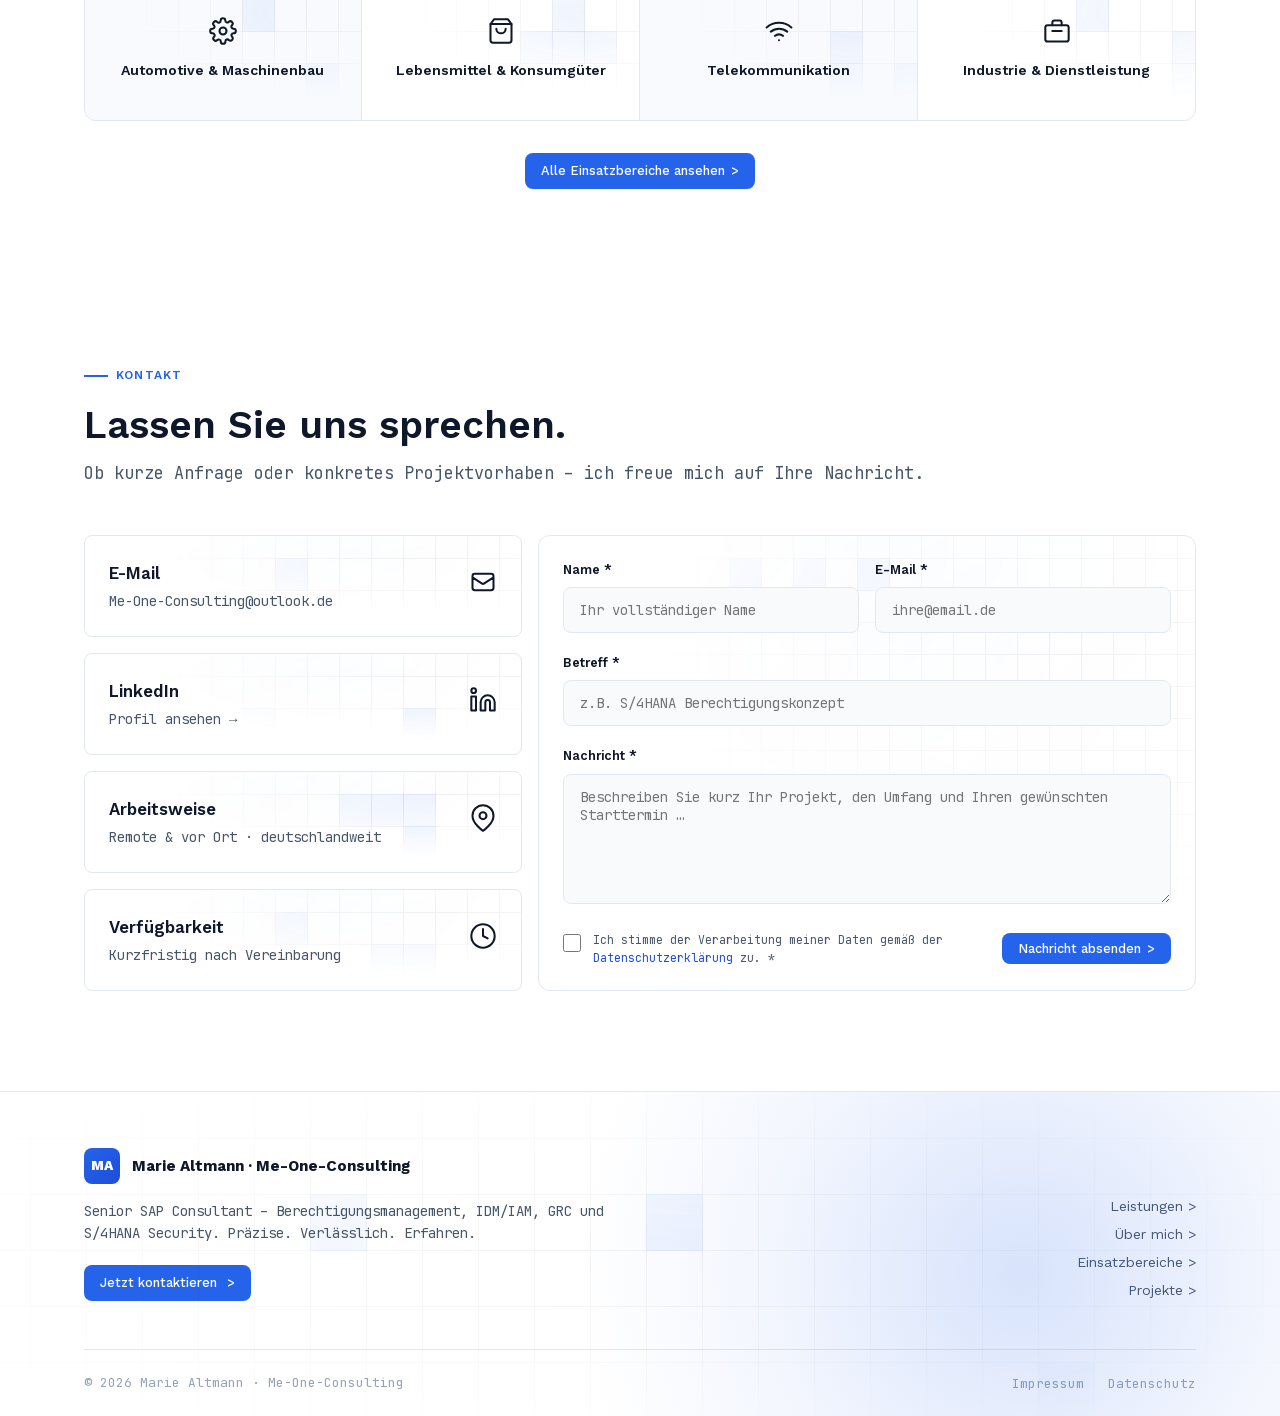
==== commit c7d9735f: "ready" ====
--- a/index.html
+++ b/index.html
@@ -43,7 +43,7 @@
 
     /* ─── HERO ─── */
     #hero {
-      min-height: 100vh; padding-top: var(--nav-h);
+      min-height: 100vh; padding: var(--nav-h) 0 0;
       display: flex; align-items: stretch;
       background: var(--white);
       position: relative; overflow: hidden;
